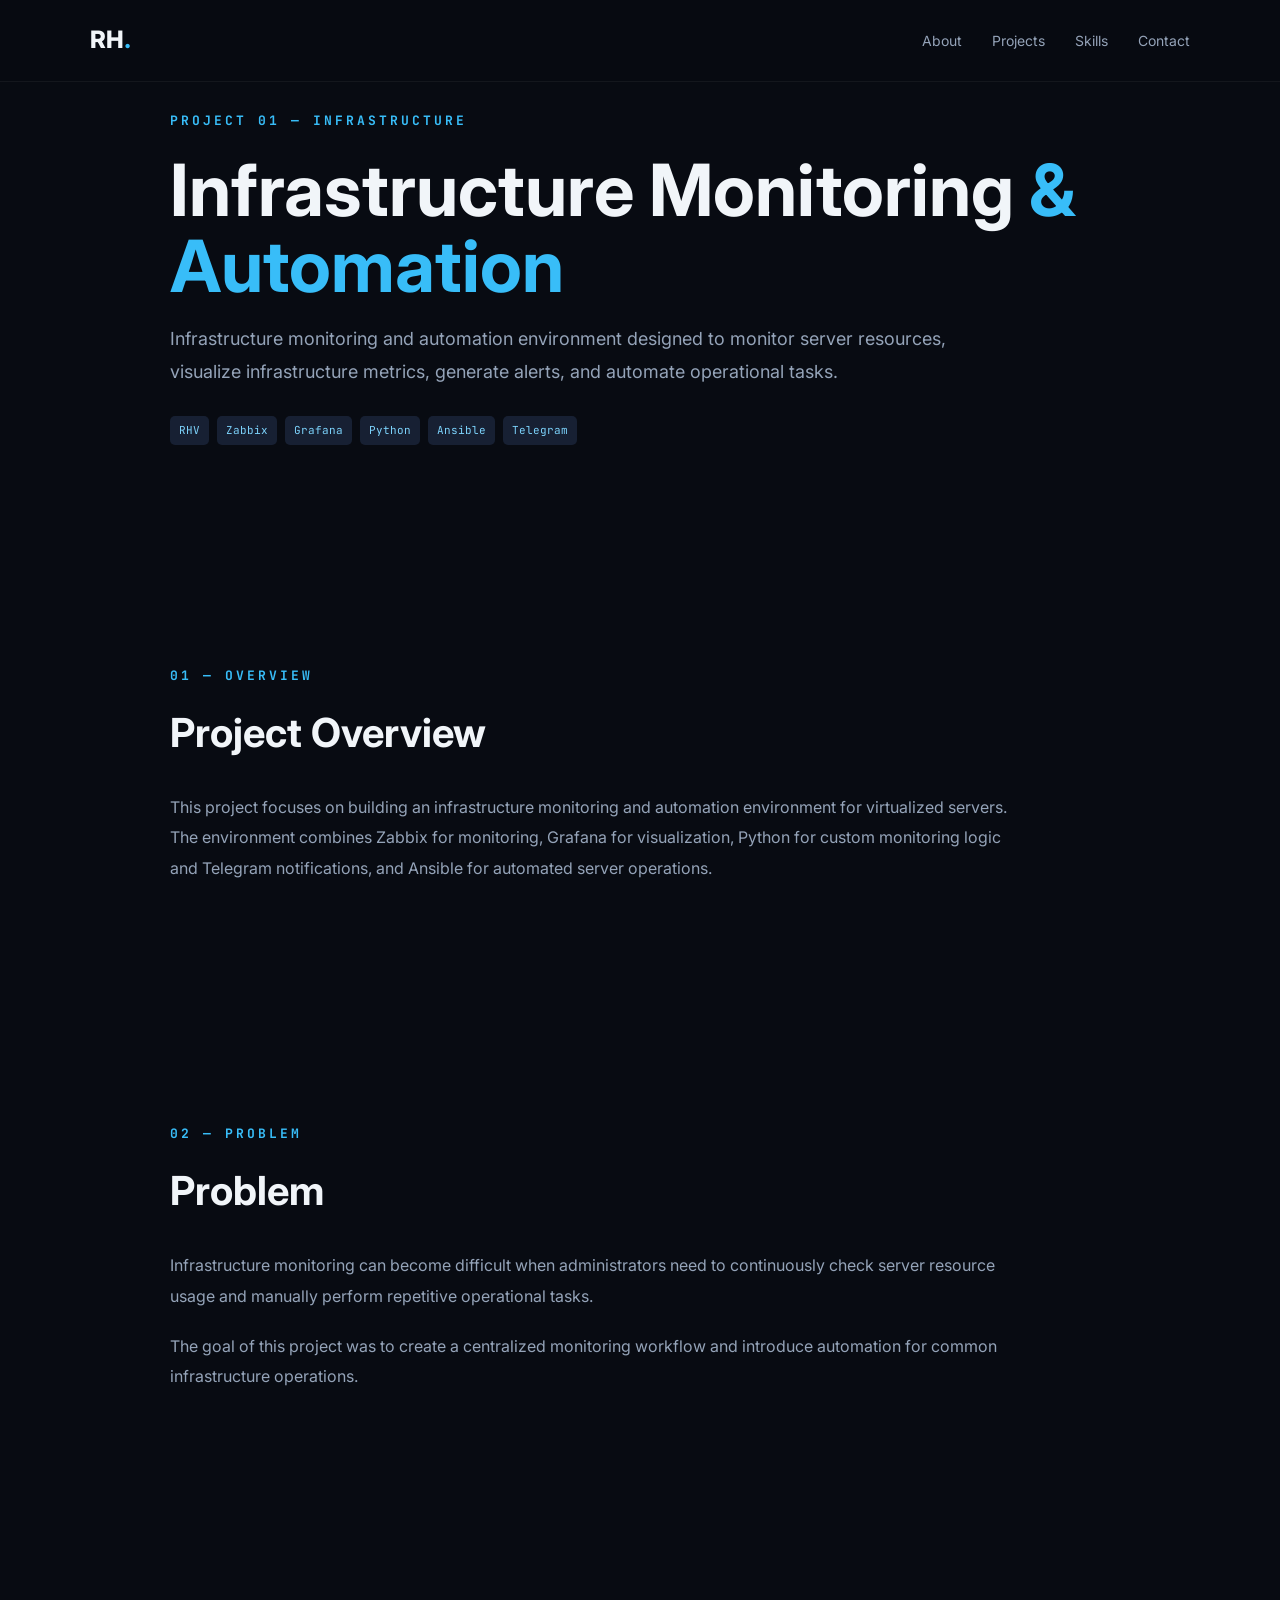
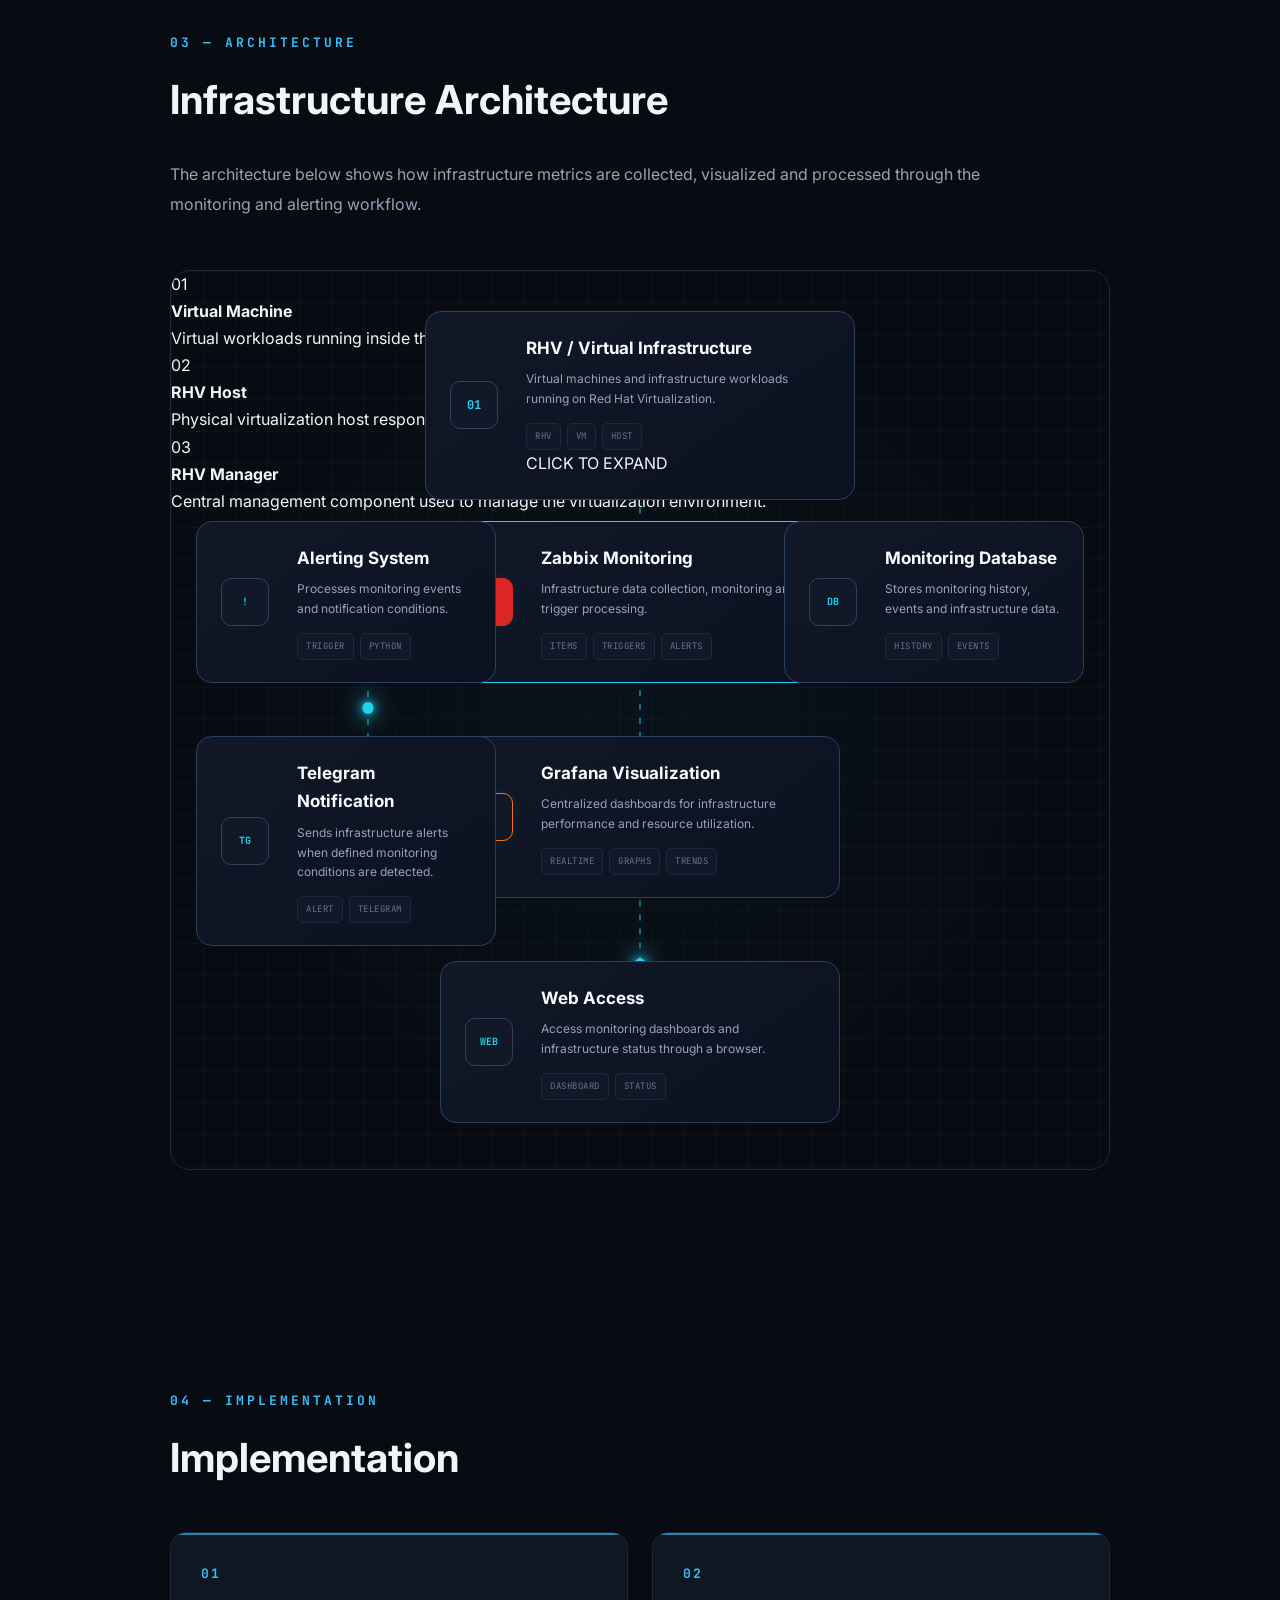
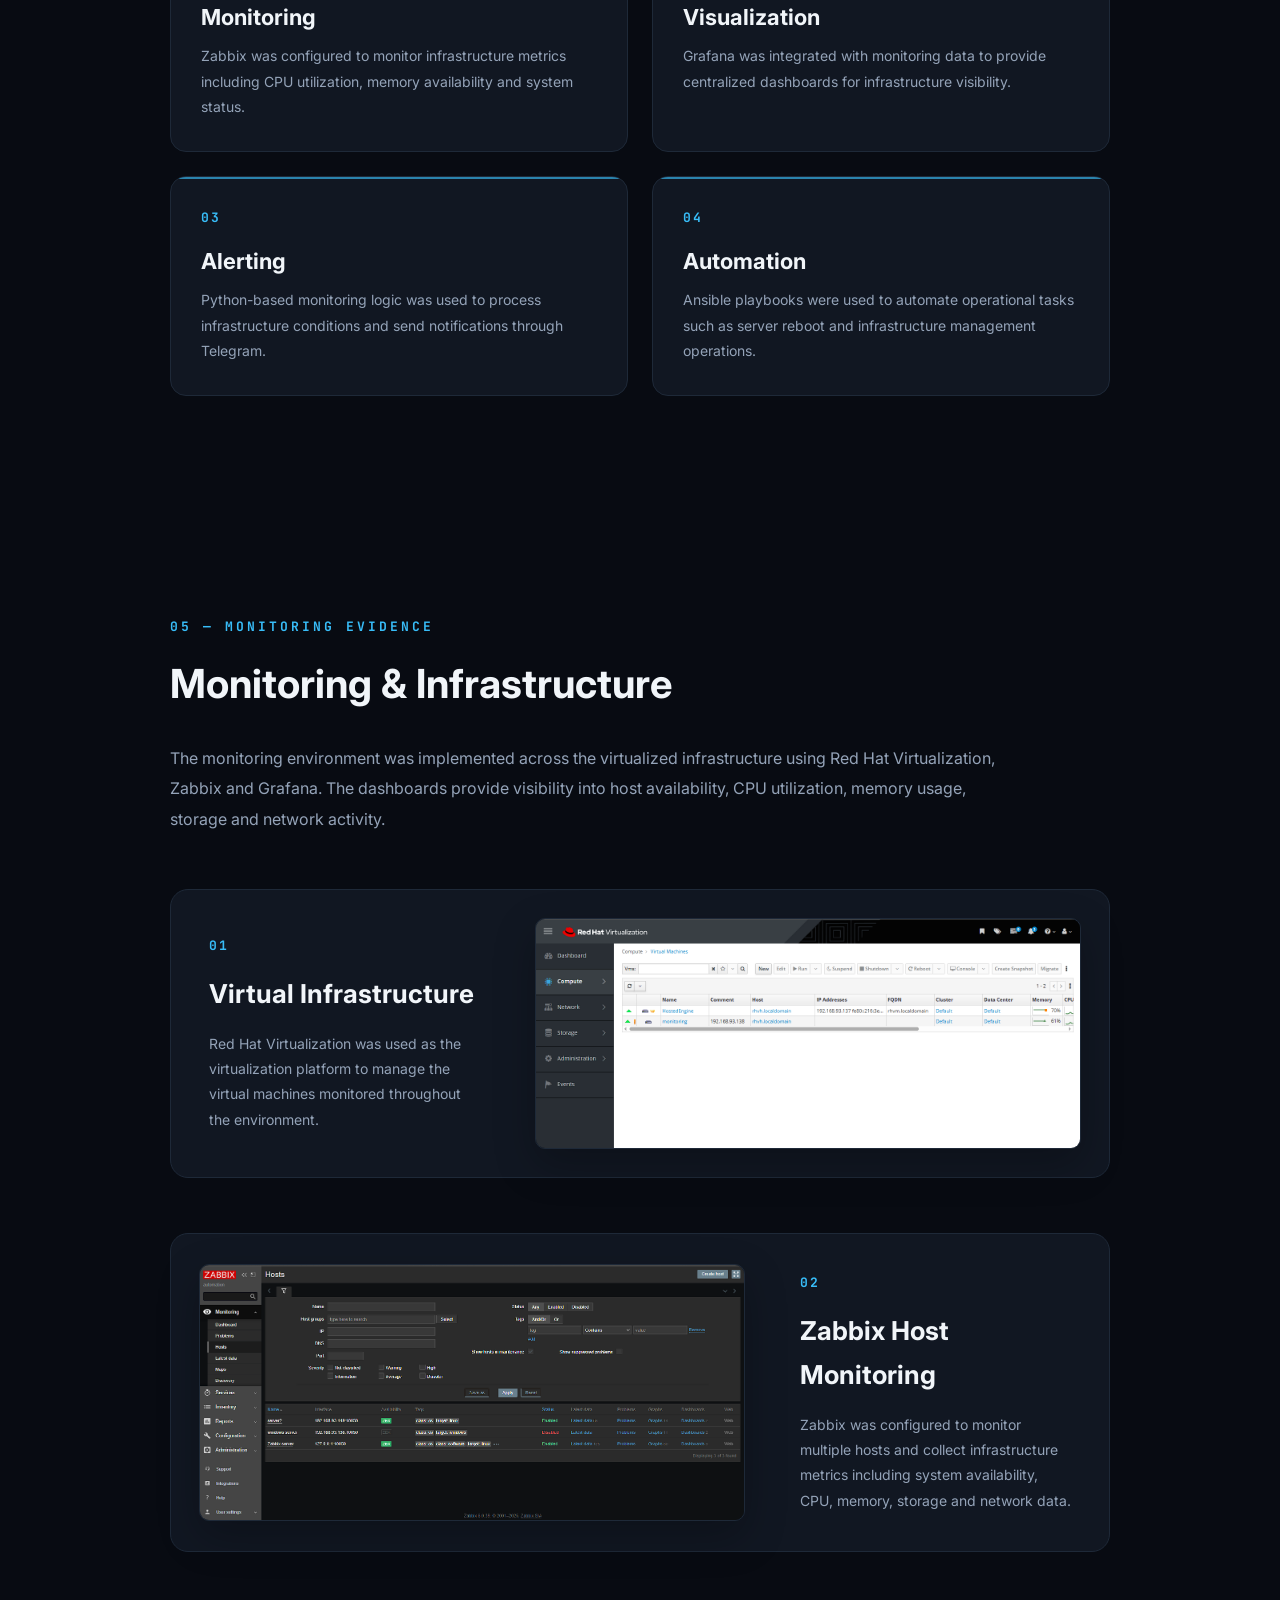
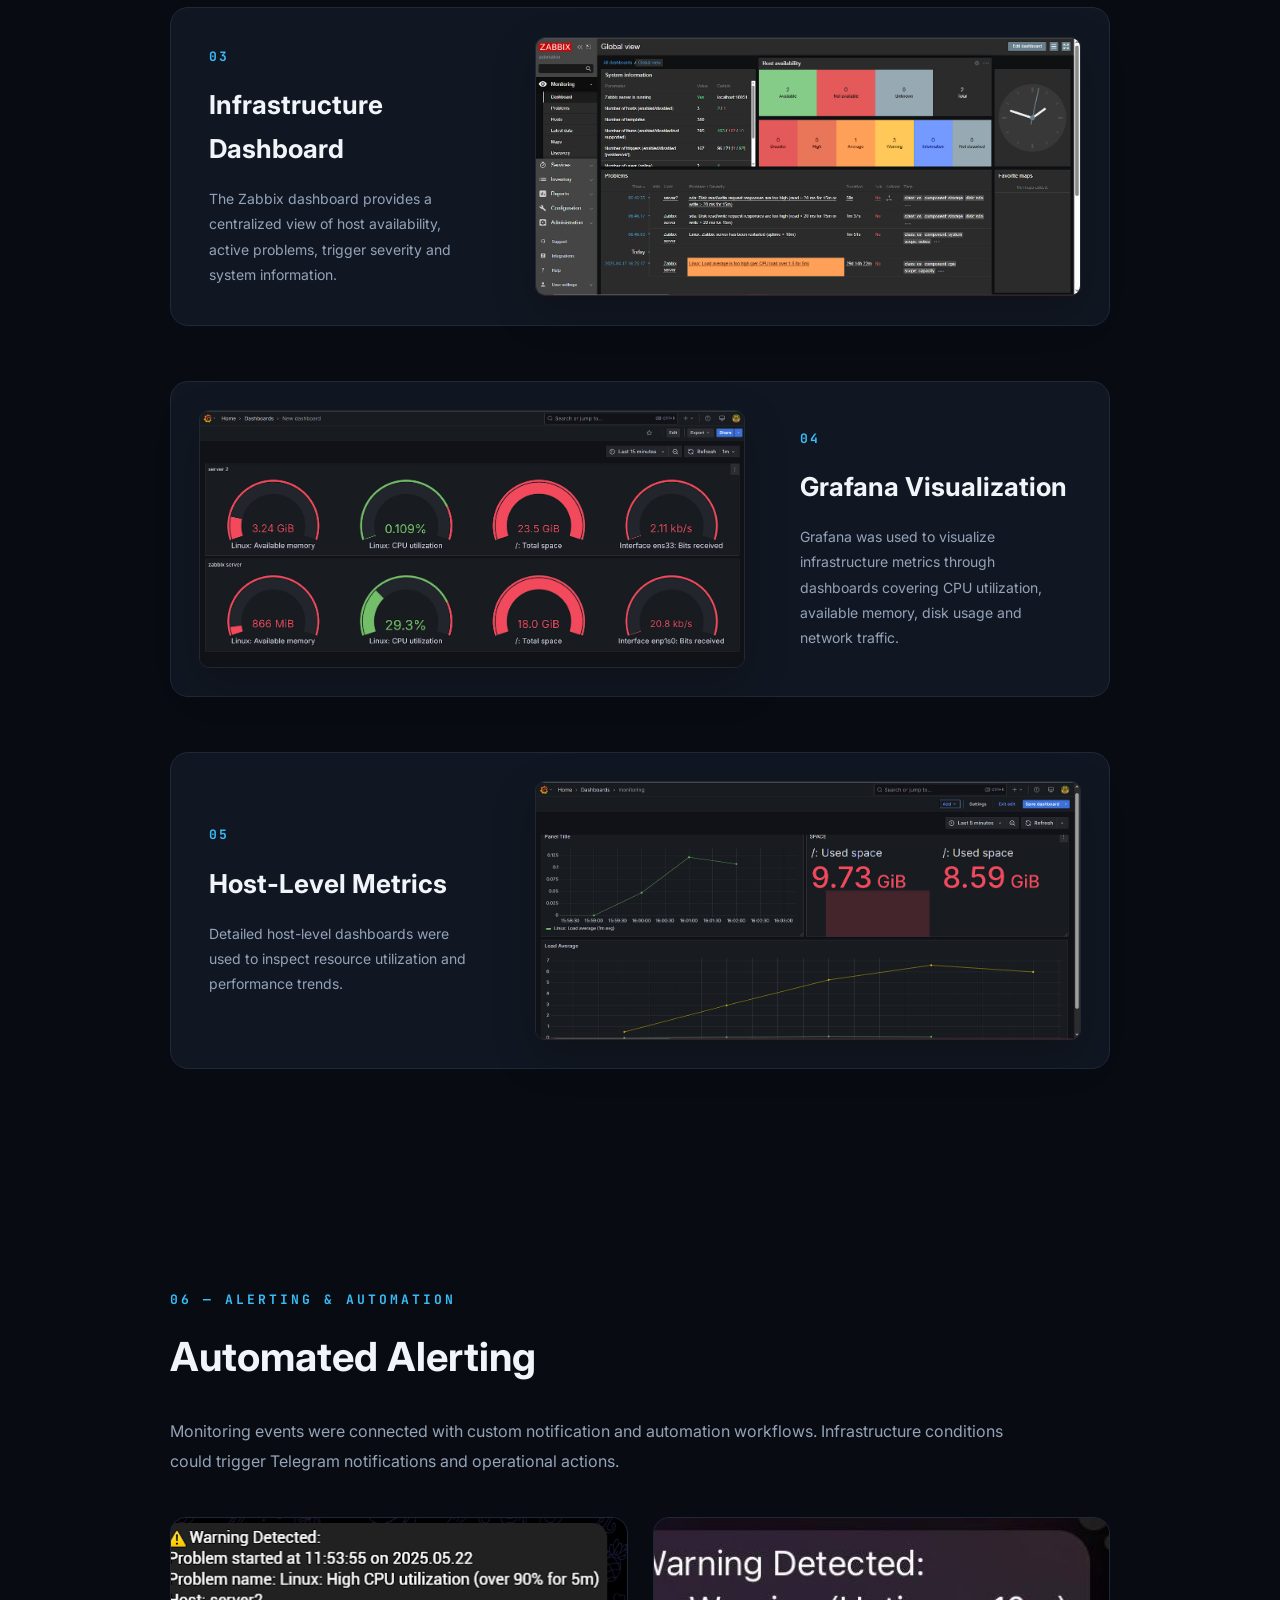
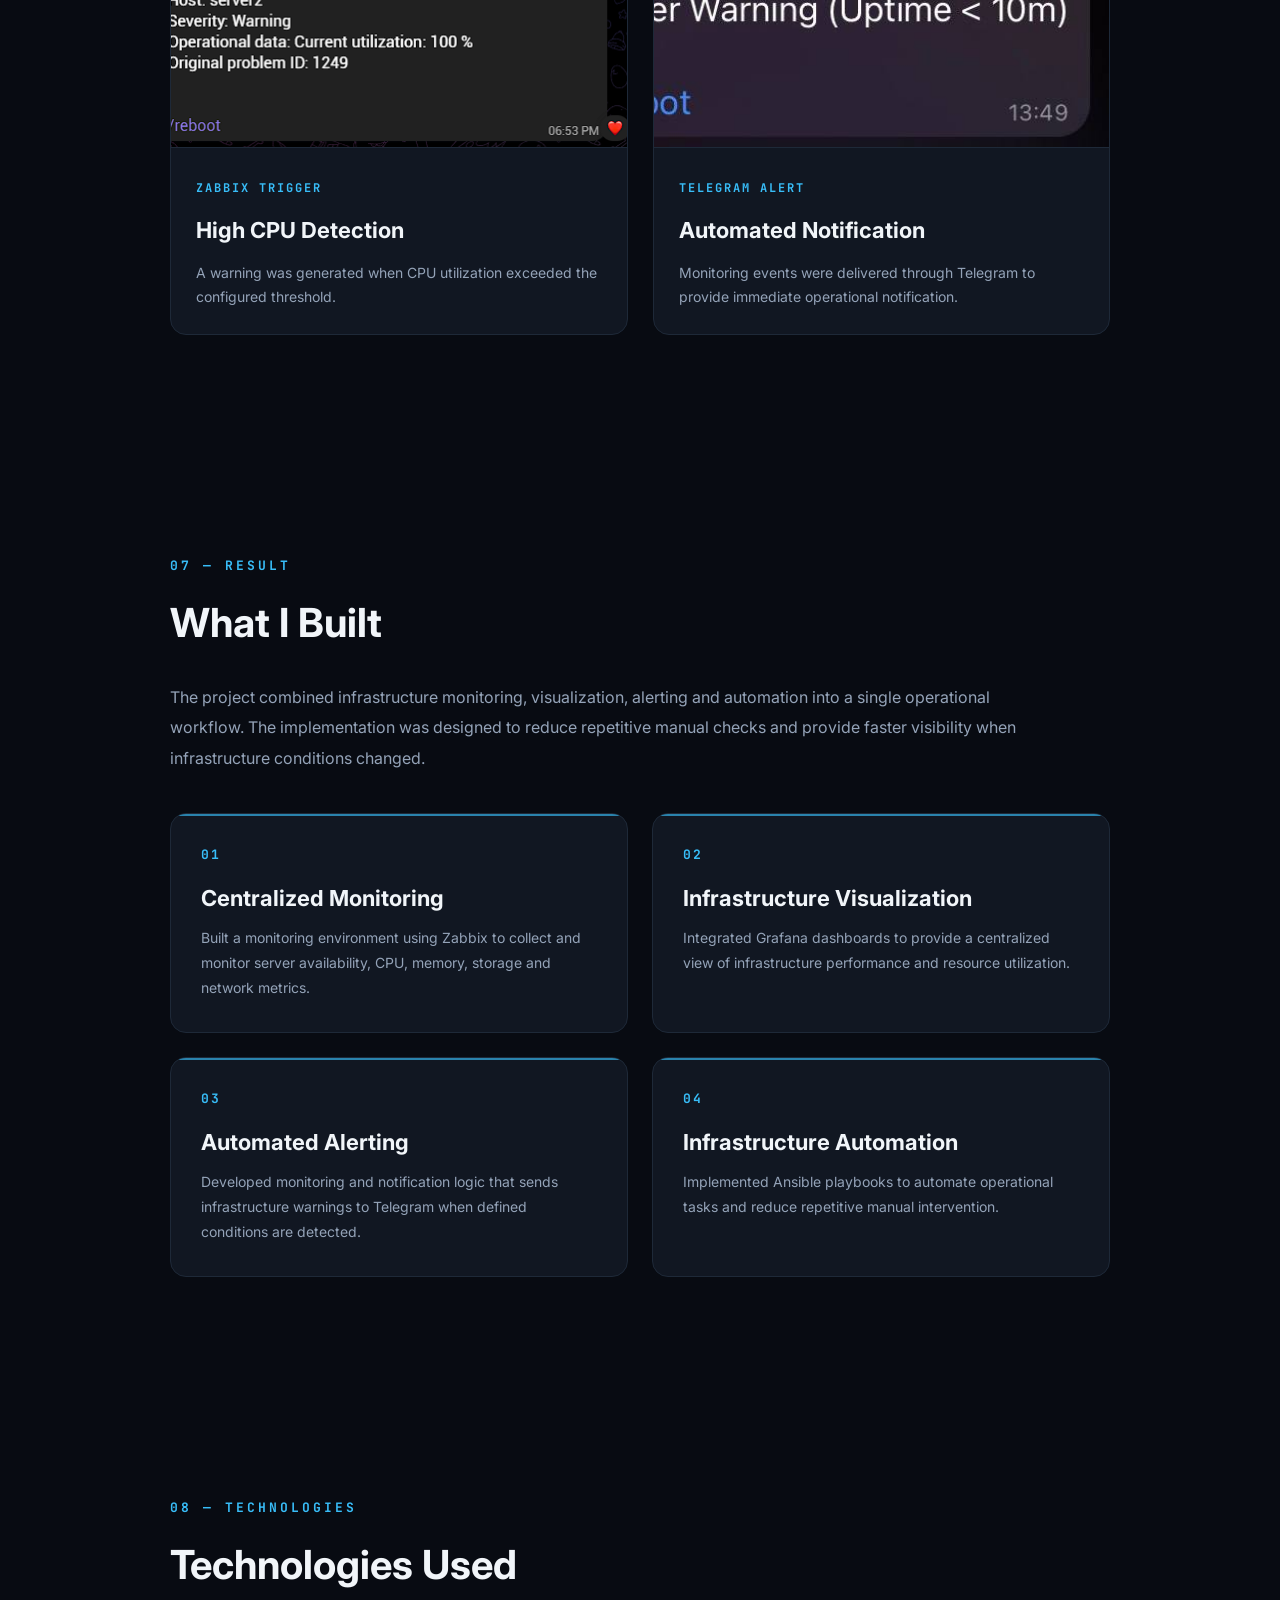
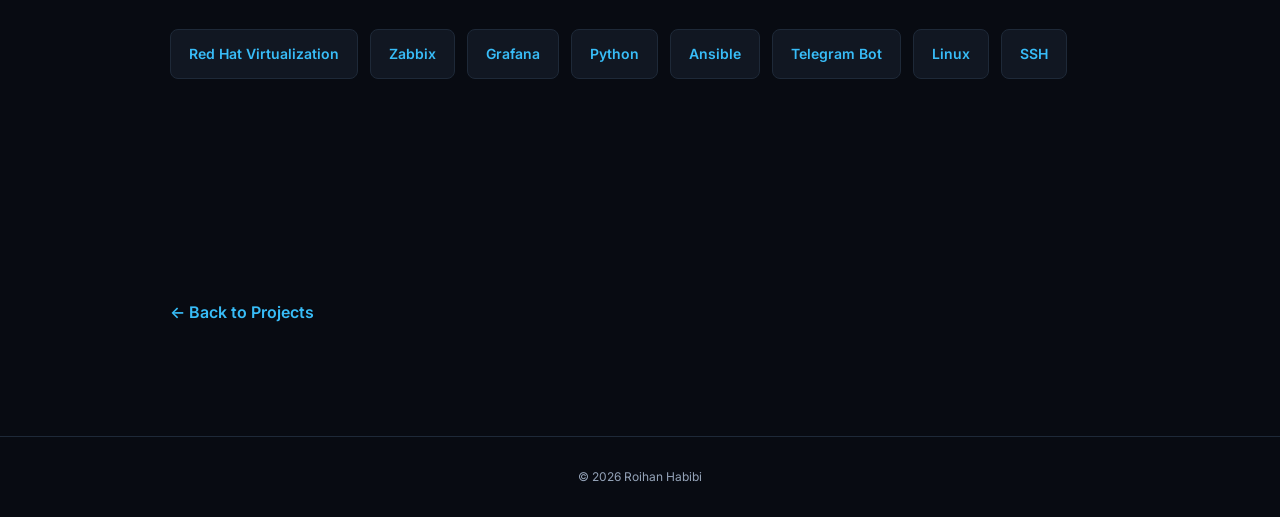
==== projects/infrastructure-monitoring.html @ 6daf7079 "Update portfolio projects" ====
<!DOCTYPE html>
<html lang="en">

<head>

    <meta charset="UTF-8">

    <meta
        name="viewport"
        content="width=device-width, initial-scale=1.0"
    >

    <title>
        Infrastructure Monitoring & Automation | Roihan Habibi
    </title>

    <link
        rel="stylesheet"
        href="../style.css"
    >

</head>


<body>


    <!-- =========================
         NAVIGATION
    ========================== -->

    <nav>

        <div class="logo">
            RH<span>.</span>
        </div>

        <div class="nav-links">

            <a href="../index.html#about">
                About
            </a>

            <a href="../index.html#projects">
                Projects
            </a>

            <a href="../index.html#skills">
                Skills
            </a>

            <a href="../index.html#contact">
                Contact
            </a>

        </div>

    </nav>



    <!-- =========================
         PROJECT HEADER
    ========================== -->

    <section class="project-detail">

        <p class="section-label">
            PROJECT 01 — INFRASTRUCTURE
        </p>

        <h1>
            Infrastructure Monitoring
            <span>&amp; Automation</span>
        </h1>

        <p class="project-intro">

            Infrastructure monitoring and automation environment
            designed to monitor server resources, visualize
            infrastructure metrics, generate alerts, and automate
            operational tasks.

        </p>


        <div class="tags">

            <span>RHV</span>
            <span>Zabbix</span>
            <span>Grafana</span>
            <span>Python</span>
            <span>Ansible</span>
            <span>Telegram</span>

        </div>

    </section>



    <!-- =========================
         01 — OVERVIEW
    ========================== -->

    <section class="project-section">

        <p class="section-label">
            01 — OVERVIEW
        </p>

        <h2>
            Project Overview
        </h2>

        <p>

            This project focuses on building an infrastructure
            monitoring and automation environment for virtualized
            servers.

            The environment combines Zabbix for monitoring,
            Grafana for visualization, Python for custom monitoring
            logic and Telegram notifications, and Ansible for
            automated server operations.

        </p>

    </section>



    <!-- =========================
         02 — PROBLEM
    ========================== -->

    <section class="project-section">

        <p class="section-label">
            02 — PROBLEM
        </p>

        <h2>
            Problem
        </h2>

        <p>

            Infrastructure monitoring can become difficult when
            administrators need to continuously check server
            resource usage and manually perform repetitive
            operational tasks.

        </p>

        <p>

            The goal of this project was to create a centralized
            monitoring workflow and introduce automation for
            common infrastructure operations.

        </p>

    </section>



<!-- =========================
     03 — ARCHITECTURE
========================== -->

<section class="project-section">

    <p class="section-label">
        03 — ARCHITECTURE
    </p>

    <h2>
        Infrastructure Architecture
    </h2>

    <p class="architecture-intro">
        The architecture below shows how infrastructure metrics
        are collected, visualized and processed through the
        monitoring and alerting workflow.
    </p>


    <div class="infra-topology">


        <!-- =========================
             SVG CONNECTION LAYER
        ========================== -->

        <svg
            class="infra-connections"
            viewBox="0 0 1000 900"
            preserveAspectRatio="none"
        >

            <!-- RHV → ZABBIX -->

            <path
                class="infra-line"
                d="M500 125 L500 245"
            />

            <path
                class="infra-line"
                d="M500 350 L500 470"
            />

            <!-- ZABBIX → DATABASE -->

            <path
                class="infra-line"
                d="M550 300 L790 300"
            />

            <!-- ZABBIX → ALERTING -->

            <path
                class="infra-line"
                d="M450 300 L210 300"
            />

            <!-- ALERTING → TELEGRAM -->

            <path
                class="infra-line"
                d="M210 365 L210 485"
            />

            <!-- GRAFANA → WEB -->

            <path
                class="infra-line"
                d="M500 575 L500 700"
            />


            <!-- =========================
                 MOVING PACKETS
            ========================== -->

            <!-- RHV → ZABBIX -->

            <circle class="infra-packet">
                <animateMotion
                    dur="2s"
                    repeatCount="indefinite"
                    path="M500 125 L500 245"
                />
            </circle>


            <!-- ZABBIX → GRAFANA -->

            <circle class="infra-packet">
                <animateMotion
                    dur="2s"
                    begin="0.5s"
                    repeatCount="indefinite"
                    path="M500 350 L500 470"
                />
            </circle>


            <!-- ZABBIX → DATABASE -->

            <circle class="infra-packet">
                <animateMotion
                    dur="2.2s"
                    begin="0.3s"
                    repeatCount="indefinite"
                    path="M550 300 L790 300"
                />
            </circle>


            <!-- ZABBIX → ALERTING -->

            <circle class="infra-packet">
                <animateMotion
                    dur="2.2s"
                    begin="1s"
                    repeatCount="indefinite"
                    path="M450 300 L210 300"
                />
            </circle>


            <!-- ALERTING → TELEGRAM -->

            <circle class="infra-packet">
                <animateMotion
                    dur="2s"
                    begin="1.5s"
                    repeatCount="indefinite"
                    path="M210 365 L210 485"
                />
            </circle>


            <!-- GRAFANA → WEB -->

            <circle class="infra-packet">
                <animateMotion
                    dur="2s"
                    begin="0.8s"
                    repeatCount="indefinite"
                    path="M500 575 L500 700"
                />
            </circle>

        </svg>


        <!-- =========================
             RHV
        ========================== -->

        <div class="infra-node infra-rhv rhv-clickable" onclick="toggleRHV()">

            <div class="infra-node-number">
                01
            </div>

            <div>
                <h3>RHV / Virtual Infrastructure</h3>

                <p>
                    Virtual machines and infrastructure workloads
                    running on Red Hat Virtualization.
                </p>

                <div class="infra-tags">
                    <span>RHV</span>
                    <span>VM</span>
                    <span>HOST</span>
                </div>

                <div class="rhv-click-hint">
                    CLICK TO EXPAND
                </div>
            </div>

        </div>


        <!-- RHV EXPANSION -->

        <div class="rhv-details" id="rhvDetails">

            <div class="rhv-detail-card">
                <span>01</span>

                <h4>Virtual Machine</h4>

                <p>
                    Virtual workloads running inside the
                    Red Hat Virtualization environment.
                </p>
            </div>


            <div class="rhv-detail-card">
                <span>02</span>

                <h4>RHV Host</h4>

                <p>
                    Physical virtualization host responsible
                    for running virtual machines.
                </p>
            </div>


            <div class="rhv-detail-card">
                <span>03</span>

                <h4>RHV Manager</h4>

                <p>
                    Central management component used to
                    manage the virtualization environment.
                </p>
            </div>

        </div>


        <!-- =========================
             ZABBIX
        ========================== -->

        <div class="infra-node infra-zabbix">

            <div class="infra-node-icon">
                Z
            </div>

            <div>

                <h3>
                    Zabbix Monitoring
                </h3>

                <p>
                    Infrastructure data collection,
                    monitoring and trigger processing.
                </p>

                <div class="infra-tags">

                    <span>
                        ITEMS
                    </span>

                    <span>
                        TRIGGERS
                    </span>

                    <span>
                        ALERTS
                    </span>

                </div>

            </div>

        </div>


        <!-- =========================
             ALERTING
        ========================== -->

        <div class="infra-node infra-alert">

            <div class="infra-side-icon">
                !
            </div>

            <div>

                <h3>
                    Alerting System
                </h3>

                <p>
                    Processes monitoring events and
                    notification conditions.
                </p>

                <div class="infra-tags">

                    <span>
                        TRIGGER
                    </span>

                    <span>
                        PYTHON
                    </span>

                </div>

            </div>

        </div>


        <!-- =========================
             DATABASE
        ========================== -->

        <div class="infra-node infra-database">

            <div class="infra-side-icon">
                DB
            </div>

            <div>

                <h3>
                    Monitoring Database
                </h3>

                <p>
                    Stores monitoring history,
                    events and infrastructure data.
                </p>

                <div class="infra-tags">

                    <span>
                        HISTORY
                    </span>

                    <span>
                        EVENTS
                    </span>

                </div>

            </div>

        </div>


        <!-- =========================
             GRAFANA
        ========================== -->

        <div class="infra-node infra-grafana">

            <div class="infra-node-icon grafana-icon">
                G
            </div>

            <div>

                <h3>
                    Grafana Visualization
                </h3>

                <p>
                    Centralized dashboards for infrastructure
                    performance and resource utilization.
                </p>

                <div class="infra-tags">

                    <span>
                        REALTIME
                    </span>

                    <span>
                        GRAPHS
                    </span>

                    <span>
                        TRENDS
                    </span>

                </div>

            </div>

        </div>


        <!-- =========================
             TELEGRAM
        ========================== -->

        <div class="infra-node infra-telegram">

            <div class="infra-side-icon">
                TG
            </div>

            <div>

                <h3>
                    Telegram Notification
                </h3>

                <p>
                    Sends infrastructure alerts when
                    defined monitoring conditions are detected.
                </p>

                <div class="infra-tags">

                    <span>
                        ALERT
                    </span>

                    <span>
                        TELEGRAM
                    </span>

                </div>

            </div>

        </div>


        <!-- =========================
             WEB ACCESS
        ========================== -->

        <div class="infra-node infra-web">

            <div class="infra-side-icon">
                WEB
            </div>

            <div>

                <h3>
                    Web Access
                </h3>

                <p>
                    Access monitoring dashboards and
                    infrastructure status through a browser.
                </p>

                <div class="infra-tags">

                    <span>
                        DASHBOARD
                    </span>

                    <span>
                        STATUS
                    </span>

                </div>

            </div>

        </div>


    </div>

</section>



    <!-- =========================
         04 — IMPLEMENTATION
    ========================== -->

    <section class="project-section">

        <p class="section-label">
            04 — IMPLEMENTATION
        </p>

        <h2>
            Implementation
        </h2>


        <div class="implementation-grid">


            <div class="implementation-card">

                <span>
                    01
                </span>

                <h3>
                    Monitoring
                </h3>

                <p>

                    Zabbix was configured to monitor infrastructure
                    metrics including CPU utilization, memory
                    availability and system status.

                </p>

            </div>


            <div class="implementation-card">

                <span>
                    02
                </span>

                <h3>
                    Visualization
                </h3>

                <p>

                    Grafana was integrated with monitoring data to
                    provide centralized dashboards for infrastructure
                    visibility.

                </p>

            </div>


            <div class="implementation-card">

                <span>
                    03
                </span>

                <h3>
                    Alerting
                </h3>

                <p>

                    Python-based monitoring logic was used to process
                    infrastructure conditions and send notifications
                    through Telegram.

                </p>

            </div>


            <div class="implementation-card">

                <span>
                    04
                </span>

                <h3>
                    Automation
                </h3>

                <p>

                    Ansible playbooks were used to automate operational
                    tasks such as server reboot and infrastructure
                    management operations.

                </p>

            </div>


        </div>

    </section>



    <!-- =========================
         05 — MONITORING EVIDENCE
    ========================== -->

    <section class="project-section">

        <p class="section-label">
            05 — MONITORING EVIDENCE
        </p>

        <h2>
            Monitoring &amp; Infrastructure
        </h2>

        <p>

            The monitoring environment was implemented across the
            virtualized infrastructure using Red Hat Virtualization,
            Zabbix and Grafana. The dashboards provide visibility into
            host availability, CPU utilization, memory usage, storage
            and network activity.

        </p>



        <!-- RHV -->

        <div class="evidence-block">

            <div class="evidence-text">

                <span class="evidence-number">
                    01
                </span>

                <h3>
                    Virtual Infrastructure
                </h3>

                <p>

                    Red Hat Virtualization was used as the virtualization
                    platform to manage the virtual machines monitored
                    throughout the environment.

                </p>

            </div>


            <img
                src="../images/rhv-vm.png"
                alt="Red Hat Virtualization virtual machines"
            >

        </div>



        <!-- ZABBIX HOSTS -->

        <div class="evidence-block reverse">

            <div class="evidence-text">

                <span class="evidence-number">
                    02
                </span>

                <h3>
                    Zabbix Host Monitoring
                </h3>

                <p>

                    Zabbix was configured to monitor multiple hosts and
                    collect infrastructure metrics including system
                    availability, CPU, memory, storage and network data.

                </p>

            </div>


            <img
                src="../images/zabbix-hosts.png"
                alt="Zabbix hosts monitoring"
            >

        </div>



        <!-- ZABBIX DASHBOARD -->

        <div class="evidence-block">

            <div class="evidence-text">

                <span class="evidence-number">
                    03
                </span>

                <h3>
                    Infrastructure Dashboard
                </h3>

                <p>

                    The Zabbix dashboard provides a centralized view of
                    host availability, active problems, trigger severity
                    and system information.

                </p>

            </div>


            <img
                src="../images/zabbix-dashboard.png"
                alt="Zabbix infrastructure dashboard"
            >

        </div>



        <!-- GRAFANA -->

        <div class="evidence-block reverse">

            <div class="evidence-text">

                <span class="evidence-number">
                    04
                </span>

                <h3>
                    Grafana Visualization
                </h3>

                <p>

                    Grafana was used to visualize infrastructure metrics
                    through dashboards covering CPU utilization, available
                    memory, disk usage and network traffic.

                </p>

            </div>


            <img
                src="../images/grafana-dashboard.png"
                alt="Grafana infrastructure monitoring dashboard"
            >

        </div>



        <!-- GRAFANA HOST -->

        <div class="evidence-block">

            <div class="evidence-text">

                <span class="evidence-number">
                    05
                </span>

                <h3>
                    Host-Level Metrics
                </h3>

                <p>

                    Detailed host-level dashboards were used to inspect
                    resource utilization and performance trends.

                </p>

            </div>


            <img
                src="../images/grafana-host.png"
                alt="Grafana host monitoring dashboard"
            >

        </div>

    </section>



    <!-- =========================
         06 — ALERTING
    ========================== -->

    <section class="project-section">

        <p class="section-label">
            06 — ALERTING &amp; AUTOMATION
        </p>

        <h2>
            Automated Alerting
        </h2>

        <p>

            Monitoring events were connected with custom notification
            and automation workflows. Infrastructure conditions could
            trigger Telegram notifications and operational actions.

        </p>


        <div class="alert-grid">


            <div class="alert-card">

                <img
                    src="../images/high-cpu-warning.png"
                    alt="High CPU utilization warning"
                >

                <div class="alert-content">

                    <span>
                        ZABBIX TRIGGER
                    </span>

                    <h3>
                        High CPU Detection
                    </h3>

                    <p>

                        A warning was generated when CPU utilization
                        exceeded the configured threshold.

                    </p>

                </div>

            </div>



            <div class="alert-card">

                <img
                    src="../images/telegram-notification.jpg"
                    alt="Telegram infrastructure notification"
                >

                <div class="alert-content">

                    <span>
                        TELEGRAM ALERT
                    </span>

                    <h3>
                        Automated Notification
                    </h3>

                    <p>

                        Monitoring events were delivered through Telegram
                        to provide immediate operational notification.

                    </p>

                </div>

            </div>


        </div>

    </section>



    <!-- =========================
         07 — RESULT
    ========================== -->

    <section class="project-section">

        <p class="section-label">
            07 — RESULT
        </p>

        <h2>
            What I Built
        </h2>

        <p>

            The project combined infrastructure monitoring,
            visualization, alerting and automation into a single
            operational workflow. The implementation was designed
            to reduce repetitive manual checks and provide faster
            visibility when infrastructure conditions changed.

        </p>


        <div class="implementation-grid">


            <div class="implementation-card">

                <span>
                    01
                </span>

                <h3>
                    Centralized Monitoring
                </h3>

                <p>

                    Built a monitoring environment using Zabbix
                    to collect and monitor server availability,
                    CPU, memory, storage and network metrics.

                </p>

            </div>



            <div class="implementation-card">

                <span>
                    02
                </span>

                <h3>
                    Infrastructure Visualization
                </h3>

                <p>

                    Integrated Grafana dashboards to provide a
                    centralized view of infrastructure performance
                    and resource utilization.

                </p>

            </div>



            <div class="implementation-card">

                <span>
                    03
                </span>

                <h3>
                    Automated Alerting
                </h3>

                <p>

                    Developed monitoring and notification logic
                    that sends infrastructure warnings to Telegram
                    when defined conditions are detected.

                </p>

            </div>



            <div class="implementation-card">

                <span>
                    04
                </span>

                <h3>
                    Infrastructure Automation
                </h3>

                <p>

                    Implemented Ansible playbooks to automate
                    operational tasks and reduce repetitive
                    manual intervention.

                </p>

            </div>


        </div>

    </section>



    <!-- =========================
         08 — TECHNOLOGIES
    ========================== -->

    <section class="project-section">

        <p class="section-label">
            08 — TECHNOLOGIES
        </p>

        <h2>
            Technologies Used
        </h2>


        <div class="tech-grid">

            <span>
                Red Hat Virtualization
            </span>

            <span>
                Zabbix
            </span>

            <span>
                Grafana
            </span>

            <span>
                Python
            </span>

            <span>
                Ansible
            </span>

            <span>
                Telegram Bot
            </span>

            <span>
                Linux
            </span>

            <span>
                SSH
            </span>

        </div>

    </section>



    <!-- =========================
         BACK
    ========================== -->

    <section class="project-back">

        <a href="../index.html#projects">
            ← Back to Projects
        </a>

    </section>



    <footer>

        © 2026 Roihan Habibi

    </footer>

<script>

function toggleRHV() {

    const details =
        document.getElementById("rhvDetails");

    const rhv =
        document.querySelector(".infra-rhv");

    details.classList.toggle("active");

    rhv.classList.toggle("rhv-active");

}

</script>

</body>

</html>
---- style.css ----
@import url('https://fonts.googleapis.com/css2?family=Inter:wght@400;500;600;700;800&family=JetBrains+Mono:wght@400;500&display=swap');

:root {
    --bg: #080b12;
    --bg-card: #111722;
    --border: #1e2938;

    --text: #f1f5f9;
    --muted: #94a3b8;

    --accent: #38bdf8;
    --accent-hover: #7dd3fc;

    --green: #4ade80;
}


/* =========================
   RESET
========================= */

* {
    margin: 0;
    padding: 0;
    box-sizing: border-box;
    scroll-behavior: smooth;
}

body {
    font-family: "Inter", sans-serif;
    background: var(--bg);
    color: var(--text);
    line-height: 1.7;
}

a {
    color: inherit;
    text-decoration: none;
}


/* =========================
   NAVBAR
========================= */

nav {
    position: fixed;
    top: 0;
    left: 0;
    width: 100%;

    display: flex;
    justify-content: space-between;
    align-items: center;

    padding: 20px 7%;

    background: rgba(8, 11, 18, 0.8);
    backdrop-filter: blur(15px);

    border-bottom: 1px solid rgba(255,255,255,0.05);

    z-index: 100;
}

.logo {
    font-size: 24px;
    font-weight: 800;
}

.logo span {
    color: var(--accent);
}

.nav-links {
    display: flex;
    gap: 30px;
}

.nav-links a {
    color: var(--muted);
    font-size: 14px;
    transition: 0.3s;
}

.nav-links a:hover {
    color: var(--accent);
}


/* =========================
   HERO
========================= */

.hero {
    min-height: 100vh;

    max-width: 1200px;
    margin: auto;

    padding: 150px 30px 100px;

    display: grid;
    grid-template-columns: 1.2fr 0.8fr;

    gap: 70px;

    align-items: center;
}

.tag {
    font-family: "JetBrains Mono", monospace;

    color: var(--accent);

    font-size: 12px;

    letter-spacing: 2px;

    margin-bottom: 20px;
}

.hero h1 {
    font-size: clamp(45px, 6vw, 75px);

    line-height: 1.05;

    letter-spacing: -3px;
}

.hero h1 span {
    color: var(--accent);
}

.hero h2 {
    margin-top: 20px;

    font-size: 22px;

    font-weight: 500;

    color: #cbd5e1;
}

.hero-text > p:not(.tag) {
    margin-top: 20px;

    max-width: 650px;

    color: var(--muted);
}


/* =========================
   BUTTONS
========================= */

.buttons {
    display: flex;

    gap: 15px;

    margin-top: 35px;
}

.btn {
    padding: 12px 20px;

    border-radius: 8px;

    font-size: 14px;

    font-weight: 600;

    transition: 0.3s;
}

.primary {
    background: var(--accent);

    color: #061018;
}

.primary:hover {
    background: var(--accent-hover);

    transform: translateY(-2px);
}

.secondary {
    border: 1px solid var(--border);

    color: var(--text);
}

.secondary:hover {
    border-color: var(--accent);

    color: var(--accent);
}


/* =========================
   TERMINAL
========================= */

.terminal {
    background: var(--bg-card);

    border: 1px solid var(--border);

    border-radius: 14px;

    overflow: hidden;

    box-shadow:
        0 20px 70px rgba(0,0,0,0.4);
}

.terminal-top {
    padding: 13px 18px;

    background: #0b0f17;

    border-bottom: 1px solid var(--border);

    color: #64748b;

    font-size: 12px;

    letter-spacing: 5px;
}

.terminal-body {
    padding: 25px;

    font-family: "JetBrains Mono", monospace;

    font-size: 13px;

    color: #cbd5e1;
}

.terminal-body p {
    margin-bottom: 10px;
}

.terminal-body span {
    color: var(--accent);
}

.terminal-body .green {
    color: var(--green);
}


/* =========================
   SECTIONS
========================= */

section:not(.hero) {
    max-width: 1000px;

    margin: auto;

    padding: 110px 30px;
}

.section-label {
    font-family: "JetBrains Mono", monospace;

    color: var(--accent);

    font-size: 12px;

    letter-spacing: 2px;

    margin-bottom: 12px;
}

section:not(.hero) h2 {
    font-size: 40px;

    margin-bottom: 25px;
}

.description {
    max-width: 750px;

    color: var(--muted);
}


/* =========================
   PROJECTS
========================= */

.projects {
    margin-top: 40px;

    display: grid;

    grid-template-columns: repeat(2, 1fr);

    gap: 20px;
}

.project {
    padding: 28px;

    background: var(--bg-card);

    border: 1px solid var(--border);

    border-radius: 12px;

    transition: 0.3s;
}

.project:hover {
    transform: translateY(-6px);

    border-color: var(--accent);

    box-shadow:
        0 15px 45px rgba(0,0,0,0.3);
}

.project small {
    color: var(--accent);

    font-family: "JetBrains Mono", monospace;
}

.project h3 {
    margin-top: 12px;
    margin-bottom: 10px;
    font-size: 21px;
}

.project p {
    color: var(--muted);
    font-size: 14px;
}


/* PROJECT LINK */

.project-link {
    margin-top: 22px;
    color: var(--accent);
    font-size: 13px;
    font-weight: 600;
    transition: 0.3s;
}

.project:hover .project-link {
    transform: translateX(5px);
}


/* =========================
   TAGS
========================= */

.tags {
    display: flex;

    flex-wrap: wrap;

    gap: 8px;

    margin-top: 20px;
}

.tags span {
    padding: 5px 9px;

    border-radius: 5px;

    background: #172033;

    color: #7dd3fc;

    font-family: "JetBrains Mono", monospace;

    font-size: 11px;
}


/* =========================
   SKILLS
========================= */

.skills {
    display: grid;

    grid-template-columns: repeat(2, 1fr);

    gap: 15px;

    margin-top: 40px;
}

.skills > div {
    padding: 20px;

    background: var(--bg-card);

    border: 1px solid var(--border);

    border-radius: 10px;

    transition: 0.3s;
}

.skills > div:hover {
    border-color: var(--accent);
}

.skills strong {
    font-size: 15px;
}

.skills p {
    color: var(--muted);

    font-size: 13px;

    margin-top: 5px;
}


/* =========================
   CONTACT
========================= */

#contact {
    text-align: center;
}

#contact > p:not(.section-label) {
    color: var(--muted);
}

.contact {
    margin-top: 30px;

    display: flex;

    justify-content: center;

    gap: 15px;
}

.contact a {
    padding: 10px 18px;

    border: 1px solid var(--border);

    border-radius: 7px;

    font-size: 14px;

    transition: 0.3s;
}

.contact a:hover {
    border-color: var(--accent);

    color: var(--accent);
}


/* =========================
   FOOTER
========================= */

footer {
    border-top: 1px solid var(--border);

    text-align: center;

    padding: 30px;

    color: var(--muted);

    font-size: 12px;
}


/* =========================
   MOBILE
========================= */

@media (max-width: 800px) {

    .nav-links {
        display: none;
    }

    .hero {
        grid-template-columns: 1fr;

        padding-top: 130px;
    }

    .hero h1 {
        letter-spacing: -2px;
    }

    .projects,
    .skills {
        grid-template-columns: 1fr;
    }

    .terminal {
        margin-top: 20px;
    }
}
/* =========================================
   PROJECT DETAIL PAGE
========================================= */

.project-detail {
    max-width: 1100px;
    margin: 0 auto;
    padding: 110px 30px 70px;
}

.project-detail h1 {
    max-width: 950px;
    margin: 20px 0;
    font-size: clamp(42px, 6vw, 72px);
    line-height: 1.05;
}

.project-detail h1 span {
    color: var(--accent);
}

.project-intro {
    max-width: 850px;
    color: var(--muted);
    font-size: 18px;
    line-height: 1.8;
    margin-bottom: 28px;
}


/* PROJECT SECTIONS */

.project-section {
    max-width: 1100px;
    margin: 0 auto;
    padding: 70px 30px;
}

.project-section h2 {
    font-size: 42px;
    margin: 10px 0 25px;
}

.project-section > p:not(.section-label) {
    max-width: 850px;
    color: var(--muted);
    font-size: 16px;
    line-height: 1.9;
    margin-bottom: 20px;
}


/* SECTION LABEL */

.project-section .section-label,
.project-detail .section-label {
    color: var(--accent);
    font-size: 13px;
    font-weight: 700;
    letter-spacing: 3px;
}

/* IMPLEMENTATION */

.implementation-grid {
    width: 100%;
    display: grid;
    grid-template-columns: repeat(2, minmax(0, 1fr));
    gap: 24px;
    margin-top: 40px;
}

.project-section .implementation-card {
    position: relative;
    display: flex;
    flex-direction: column;
    padding: 30px;
    min-height: 220px;
    background: var(--bg-card);
    border: 1px solid var(--border);
    border-radius: 16px;
    overflow: hidden;
    transition: transform 0.3s ease,
                border-color 0.3s ease,
                box-shadow 0.3s ease;
}

.project-section .implementation-card::before {
    content: "";
    position: absolute;
    top: 0;
    left: 0;
    width: 100%;
    height: 2px;
    background: var(--accent);
    opacity: 0.65;
}

.project-section .implementation-card:hover {
    transform: translateY(-6px);
    border-color: var(--accent);
    box-shadow: 0 18px 45px rgba(0, 0, 0, 0.30);
}

.project-section .implementation-card span {
    display: inline-block;
    margin-bottom: 18px;
    color: var(--accent);
    font-family: "JetBrains Mono", monospace;
    font-size: 13px;
    font-weight: 700;
    letter-spacing: 2px;
}

.project-section .implementation-card h3 {
    margin: 0 0 12px;
    color: var(--text);
    font-size: 22px;
    line-height: 1.3;
}

.project-section .implementation-card p {
    margin: 0;
    color: var(--muted);
    font-size: 14px;
    line-height: 1.8;
}


/* RESULT */


.result-list {
    display: grid;
    grid-template-columns: repeat(2, 1fr);
    gap: 15px;
    margin-top: 30px;
}

.result-list div {
    padding: 18px 20px;
    background: var(--bg-card);
    border: 1px solid var(--border);
    border-radius: 10px;
    color: #dbeafe;
}


/* TECHNOLOGIES */

.tech-grid {
    display: flex;
    flex-wrap: wrap;
    gap: 12px;
    margin-top: 30px;
}

.tech-grid span {
    padding: 12px 18px;
    background: var(--bg-card);
    border: 1px solid var(--border);
    border-radius: 8px;
    color: var(--accent);
    font-size: 14px;
    font-weight: 600;
}


/* BACK TO PROJECTS */

.project-back {
    max-width: 1100px;
    margin: 0 auto;
    padding: 30px 30px 100px;
}

.project-back a {
    display: inline-block;
    color: var(--accent);
    font-weight: 600;
    transition: 0.3s;
}

.project-back a:hover {
    transform: translateX(-5px);
}


/* MOBILE */

@media (max-width: 768px) {

    .project-detail {
        padding: 80px 20px 50px;
    }

    .project-section {
        padding: 50px 20px;
    }

    .project-detail h1 {
        font-size: 42px;
    }

    .project-section h2 {
        font-size: 32px;
    }

    .implementation-grid,
    .result-list {
        grid-template-columns: 1fr;
    }

    .project-section .implementation-card {
        min-height: auto;
        padding: 25px;
    }

    .architecture {
        width: 100%;
    }

}

/* =========================================
   MONITORING EVIDENCE
========================================= */

.evidence-block {
    display: grid;
    grid-template-columns: 0.8fr 1.5fr;
    gap: 45px;
    align-items: center;

    margin-top: 55px;
    padding: 28px;

    background: var(--bg-card);
    border: 1px solid var(--border);
    border-radius: 18px;

    transition: 0.3s ease;
}

.evidence-block:hover {
    border-color: var(--accent);
    transform: translateY(-4px);
}

.evidence-block.reverse {
    grid-template-columns: 1.5fr 0.8fr;
}

.evidence-block.reverse .evidence-text {
    order: 2;
}

.evidence-block.reverse img {
    order: 1;
}

.evidence-text {
    padding: 10px;
}

.evidence-number {
    display: block;

    margin-bottom: 15px;

    color: var(--accent);

    font-family: "JetBrains Mono", monospace;

    font-size: 13px;
    font-weight: 700;

    letter-spacing: 2px;
}

.evidence-text h3 {
    margin: 0 0 15px;

    font-size: 26px;
}

.evidence-text p {
    margin: 0;

    color: var(--muted);

    font-size: 14px;

    line-height: 1.8;
}

.evidence-block img {
    display: block;

    width: 100%;
    height: auto;

    border-radius: 10px;

    border: 1px solid var(--border);

    background: #111827;

    box-shadow:
        0 15px 40px rgba(0, 0, 0, 0.25);
}


/* =========================================
   ALERTING
========================================= */

.alert-grid {
    display: grid;

    grid-template-columns:
        repeat(2, minmax(0, 1fr));

    gap: 25px;

    margin-top: 40px;
}

.alert-card {
    overflow: hidden;

    background: var(--bg-card);

    border: 1px solid var(--border);

    border-radius: 16px;

    transition: 0.3s ease;
}

.alert-card:hover {
    border-color: var(--accent);

    transform: translateY(-5px);
}

.alert-card img {
    display: block;

    width: 100%;
    height: 230px;

    object-fit: cover;

    border-bottom:
        1px solid var(--border);
}

.alert-content {
    padding: 25px;
}

.alert-content > span {
    color: var(--accent);

    font-family:
        "JetBrains Mono",
        monospace;

    font-size: 12px;

    font-weight: 700;

    letter-spacing: 2px;
}

.alert-content h3 {
    margin: 12px 0;

    font-size: 22px;
}

.alert-content p {
    margin: 0;

    color: var(--muted);

    font-size: 14px;

    line-height: 1.7;
}


/* =========================================
   MOBILE
========================================= */

@media (max-width: 768px) {

    .evidence-block,
    .evidence-block.reverse {
        grid-template-columns: 1fr;

        gap: 25px;
    }

    .evidence-block.reverse .evidence-text,
    .evidence-block.reverse img {
        order: initial;
    }

    .alert-grid {
        grid-template-columns: 1fr;
    }

    .alert-card img {
        height: auto;
    }

}

/* =========================================
   RESULT CARDS
========================================= */

.result-grid {
    display: grid;
    grid-template-columns: repeat(2, minmax(0, 1fr));
    gap: 24px;
    margin-top: 40px;
}

.result-card {
    position: relative;
    padding: 30px;

    background: var(--bg-card);

    border: 1px solid var(--border);
    border-radius: 16px;

    overflow: hidden;

    transition:
        transform 0.3s ease,
        border-color 0.3s ease,
        box-shadow 0.3s ease;
}

.result-card::before {
    content: "";

    position: absolute;

    top: 0;
    left: 0;

    width: 100%;
    height: 2px;

    background: var(--accent);

    opacity: 0.65;
}

.result-card:hover {
    transform: translateY(-5px);

    border-color: var(--accent);

    box-shadow:
        0 18px 45px rgba(0, 0, 0, 0.3);
}

.result-card span {
    display: block;

    margin-bottom: 18px;

    color: var(--accent);

    font-family:
        "JetBrains Mono",
        monospace;

    font-size: 13px;

    font-weight: 700;

    letter-spacing: 2px;
}

.result-card h3 {
    margin: 0 0 14px;

    font-size: 22px;
}

.result-card p {
    margin: 0;

    color: var(--muted);

    font-size: 14px;

    line-height: 1.8;
}


@media (max-width: 768px) {

    .result-grid {
        grid-template-columns: 1fr;
    }

}

/* =========================================
   NETWORK TOPOLOGY PLACEHOLDER
========================================= */

.topology-placeholder {
    width: 100%;
    min-height: 420px;

    margin-top: 50px;

    display: flex;
    align-items: center;
    justify-content: center;

    background:
        radial-gradient(
            circle at center,
            rgba(255, 255, 255, 0.04),
            transparent 65%
        );

    border: 1px solid var(--border);

    border-radius: 20px;

    overflow: hidden;
}

.topology-placeholder-content {
    text-align: center;
    padding: 40px;
}

.topology-placeholder-content span {
    display: block;

    margin-bottom: 15px;

    color: var(--accent);

    font-family:
        "JetBrains Mono",
        monospace;

    font-size: 12px;

    font-weight: 700;

    letter-spacing: 2px;
}

.topology-placeholder-content h3 {
    margin: 0 0 12px;

    font-size: 26px;
}

.topology-placeholder-content p {
    margin: 0;

    color: var(--muted);

    font-size: 14px;

    line-height: 1.7;
}

/* =========================================
   PROJECT PAGE LAYOUT FIX
========================================= */

/* Header project mengikuti lebar container */
.project-header {
    padding-top: 120px;
    padding-bottom: 55px;
}

/* Samakan posisi container header dengan content */
.project-header .container {
    max-width: 1000px;
    margin: 0 auto;
    padding-left: 30px;
    padding-right: 30px;
}

/* Content utama */
.project-content {
    max-width: 1000px;
    margin: 0 auto;
    padding-left: 30px;
    padding-right: 30px;
}

/* Jarak antar section */
.project-section {
    padding-top: 55px;
    padding-bottom: 55px;
}

/* Section pertama lebih dekat ke header */
.project-section:first-child {
    padding-top: 10px;
}

/* =========================================
   PROJECT HEADER TYPOGRAPHY
========================================= */

.project-header h1 {
    margin-bottom: 20px;
}

.project-intro {
    max-width: 780px;
    line-height: 1.8;
}


/* =========================================
   MOBILE
========================================= */

@media (max-width: 768px) {

    .project-header {
        padding-top: 120px;
        padding-bottom: 25px;
    }

    .project-header .container,
    .project-content {
        padding-left: 20px;
        padding-right: 20px;
    }

    .project-section {
        padding-top: 45px;
        padding-bottom: 45px;
    }

}

/* =========================================
   FORCE PROJECT ALIGNMENT
========================================= */

.project-header .container,
.project-content {
    width: 100%;
    max-width: 1000px;
    margin-left: auto;
    margin-right: auto;
    padding-left: 0;
    padding-right: 0;
}

.project-section {
    width: 100%;
    max-width: none;
    margin-left: 0;
    margin-right: 0;
    padding-left: 0;
    padding-right: 0;
}

.project-section h2,
.project-section p,
.project-section .section-label {
    margin-left: 0;
}

/* =========================================
   MOBILE
========================================= */

@media (max-width: 768px) {

    .project-header .container,
    .project-content {
        width: auto;
        margin-left: 20px;
        margin-right: 20px;
    }

}

/* =========================================
   INTERACTIVE NETWORK TOPOLOGY
========================================= */

.network-topology {
    position: relative;
    width: 100%;
    margin-top: 45px;
    padding: 20px 10px;

    overflow: hidden;

    background: #080b12;

    border: 1px solid #1e293b;
    border-radius: 20px;
}

.topology-svg {
    display: block;
    width: 100%;
    height: auto;
}


/* =========================================
   CONNECTION LINES
========================================= */

.network-path {
    fill: none !important;

    stroke: #334155 !important;
    stroke-width: 2 !important;

    stroke-linecap: round;

    stroke-dasharray: 6 8;
}


/* =========================================
   MOVING PACKETS
========================================= */

.packet {
    r: 6;

    fill: #22d3ee !important;

    filter:
        drop-shadow(0 0 5px #22d3ee)
        drop-shadow(0 0 12px #22d3ee);
}

.packet-small {
    r: 5;
}


/* =========================================
   NETWORK NODES
========================================= */

.topology-node rect {

    fill: #111827 !important;

    stroke: #334155 !important;

    stroke-width: 1.5 !important;
}

.topology-node:hover rect {

    fill: #172033 !important;

    stroke: #22d3ee !important;

    filter:
        drop-shadow(0 0 12px rgba(34, 211, 238, 0.25));
}


.topology-node-main rect {

    fill: #0f1c2e !important;

    stroke: #22d3ee !important;

    stroke-width: 2 !important;

    filter:
        drop-shadow(0 0 15px rgba(34, 211, 238, 0.15));
}


/* =========================================
   NODE TEXT
========================================= */

.node-title {

    fill: #f8fafc !important;

    font-family:
        Arial,
        sans-serif;

    font-size: 15px;

    font-weight: 700;

    letter-spacing: 1px;
}


.node-subtitle {

    fill: #94a3b8 !important;

    font-family:
        "JetBrains Mono",
        monospace;

    font-size: 11px;

    letter-spacing: 1px;
}


/* =========================================
   ENDPOINTS
========================================= */

.endpoint-node circle {

    fill: #111827 !important;

    stroke: #22d3ee !important;

    stroke-width: 2 !important;

    filter:
        drop-shadow(0 0 8px rgba(34, 211, 238, 0.25));
}

.endpoint-label {

    fill: #94a3b8 !important;

    font-family:
        "JetBrains Mono",
        monospace;

    font-size: 11px;

    letter-spacing: 1px;
}


/* =========================================
   MOBILE
========================================= */

@media (max-width: 768px) {

    .network-topology {

        margin-top: 30px;

        padding: 10px;

        overflow-x: auto;
    }

    .topology-svg {

        min-width: 850px;
    }

}

/* =========================================
   MULTI-VENDOR AUTOMATION
========================================= */

.section-description {
    max-width: 850px;
}


/* Vendor flow */

.vendor-flow {
    margin-top: 50px;
}


/* Detection */

.vendor-detection {

    width: 240px;

    margin: 0 auto;

    padding: 25px;

    text-align: center;

    background: #0f172a;

    border: 1px solid #22d3ee;

    border-radius: 16px;

    box-shadow:
        0 0 25px rgba(34, 211, 238, 0.08);
}

.vendor-icon {

    display: inline-flex;

    align-items: center;
    justify-content: center;

    width: 55px;
    height: 55px;

    margin-bottom: 15px;

    border-radius: 50%;

    background: #111827;

    border: 1px solid #22d3ee;

    color: #22d3ee;

    font-family:
        "JetBrains Mono",
        monospace;

    font-size: 9px;

    font-weight: 700;
}

.vendor-detection h3 {

    margin: 0 0 8px;

    font-size: 18px;

    color: #f8fafc;
}

.vendor-detection p {

    margin: 0;

    color: #94a3b8;

    font-size: 13px;
}


/* Connector */

.vendor-connector {

    width: 2px;

    height: 45px;

    margin: 0 auto;

    background:
        repeating-linear-gradient(
            to bottom,
            #334155 0,
            #334155 6px,
            transparent 6px,
            transparent 12px
        );
}


/* Vendor cards */

.vendor-grid {

    display: grid;

    grid-template-columns:
        repeat(3, minmax(0, 1fr));

    gap: 20px;

    position: relative;
}


/* Horizontal connector */

.vendor-grid::before {

    content: "";

    position: absolute;

    top: 0;

    left: 16.66%;

    right: 16.66%;

    height: 1px;

    background: #334155;
}


/* Cards */

.vendor-card {

    position: relative;

    padding: 28px;

    background: #0b1120;

    border: 1px solid #1e293b;

    border-radius: 16px;

    transition:
        transform 0.3s ease,
        border-color 0.3s ease,
        box-shadow 0.3s ease;
}

.vendor-card::before {

    content: "";

    position: absolute;

    top: -7px;

    left: 50%;

    width: 12px;
    height: 12px;

    transform: translateX(-50%);

    border-radius: 50%;

    background: #22d3ee;

    box-shadow:
        0 0 10px #22d3ee;
}

.vendor-card:hover {

    transform: translateY(-6px);

    border-color: #22d3ee;

    box-shadow:
        0 15px 40px rgba(0, 0, 0, 0.3);
}


/* Card header */

.vendor-card-header {

    display: flex;

    justify-content: space-between;

    align-items: center;

    margin-bottom: 25px;
}

.vendor-number {

    color: #22d3ee;

    font-family:
        "JetBrains Mono",
        monospace;

    font-size: 12px;

    font-weight: 700;
}

.vendor-status {

    padding: 5px 8px;

    border: 1px solid #1e293b;

    border-radius: 6px;

    color: #64748b;

    font-family:
        "JetBrains Mono",
        monospace;

    font-size: 9px;

    letter-spacing: 1px;
}


/* Vendor name */

.vendor-logo-text {

    margin-bottom: 12px;

    color: #22d3ee;

    font-family:
        "JetBrains Mono",
        monospace;

    font-size: 22px;

    font-weight: 800;

    letter-spacing: 2px;
}

.vendor-card h3 {

    margin: 0 0 12px;

    font-size: 19px;

    color: #f8fafc;
}

.vendor-card p {

    margin: 0;

    color: #94a3b8;

    font-size: 13px;

    line-height: 1.7;
}


/* Vendor tags */

.vendor-tags {

    display: flex;

    flex-wrap: wrap;

    gap: 7px;

    margin-top: 22px;
}

.vendor-tags span {

    padding: 6px 9px;

    background: #111827;

    border: 1px solid #1e293b;

    border-radius: 6px;

    color: #64748b;

    font-family:
        "JetBrains Mono",
        monospace;

    font-size: 10px;
}


/* Mobile */

@media (max-width: 768px) {

    .vendor-grid {

        grid-template-columns: 1fr;
    }

    .vendor-grid::before {

        display: none;
    }

    .vendor-card::before {

        display: none;
    }

}

/* =========================================
   API & WEB INTERFACE
========================================= */

.api-architecture {

    max-width: 750px;

    margin: 50px auto;
}


/* API layer */

.api-layer {

    display: grid;

    grid-template-columns: 60px 1fr;

    align-items: center;

    gap: 20px;

    padding: 22px 25px;

    background: #0b1120;

    border: 1px solid #1e293b;

    border-radius: 14px;

    transition:
        0.3s ease;
}

.api-layer:hover {

    border-color: #22d3ee;

    transform:
        translateX(5px);
}

.api-layer-active {

    border-color: #22d3ee;

    background: #0f1c2e;

    box-shadow:
        0 0 25px rgba(34, 211, 238, 0.08);
}


/* Number */

.api-layer-number {

    display: flex;

    align-items: center;
    justify-content: center;

    width: 42px;
    height: 42px;

    border-radius: 10px;

    background: #111827;

    border: 1px solid #334155;

    color: #22d3ee;

    font-family:
        "JetBrains Mono",
        monospace;

    font-size: 12px;

    font-weight: 700;
}


/* Text */

.api-layer h3 {

    margin: 0 0 6px;

    color: #f8fafc;

    font-size: 17px;
}

.api-layer p {

    margin: 0;

    color: #94a3b8;

    font-size: 13px;

    line-height: 1.6;
}


/* Arrow */

.api-arrow {

    padding: 10px 0;

    text-align: center;

    color: #22d3ee;

    font-family:
        "JetBrains Mono",
        monospace;

    font-size: 20px;
}


/* =========================================
   API ENDPOINTS
========================================= */

.api-endpoints {

    margin-top: 60px;

    background: #0b1120;

    border: 1px solid #1e293b;

    border-radius: 16px;

    overflow: hidden;
}

.api-endpoints-header {

    display: flex;

    justify-content: space-between;

    align-items: center;

    padding: 18px 22px;

    background: #0f172a;

    border-bottom: 1px solid #1e293b;
}

.api-endpoints-header span {

    color: #22d3ee;

    font-family:
        "JetBrains Mono",
        monospace;

    font-size: 11px;

    font-weight: 700;

    letter-spacing: 2px;
}

.api-endpoints-header small {

    color: #64748b;

    font-family:
        "JetBrains Mono",
        monospace;

    font-size: 10px;
}


/* Endpoint */

.api-endpoint {

    display: grid;

    grid-template-columns: 70px 230px 1fr;

    align-items: center;

    gap: 18px;

    padding: 20px 22px;

    border-bottom: 1px solid #1e293b;

    transition:
        background 0.3s ease;
}

.api-endpoint:last-child {

    border-bottom: none;
}

.api-endpoint:hover {

    background: #0f172a;
}


/* Method */

.api-method {

    padding: 6px 8px;

    text-align: center;

    border: 1px solid #1e293b;

    border-radius: 6px;

    color: #22d3ee;

    font-family:
        "JetBrains Mono",
        monospace;

    font-size: 10px;

    font-weight: 700;
}


/* Endpoint path */

.api-endpoint code {

    color: #f8fafc;

    font-family:
        "JetBrains Mono",
        monospace;

    font-size: 12px;
}


/* Endpoint description */

.api-endpoint-info {

    display: flex;

    flex-direction: column;

    gap: 5px;
}

.api-endpoint-info strong {

    color: #e2e8f0;

    font-size: 13px;
}

.api-endpoint-info span {

    color: #64748b;

    font-size: 12px;
}


/* Mobile */

@media (max-width: 768px) {

    .api-endpoint {

        grid-template-columns: 60px 1fr;

    }

    .api-endpoint-info {

        grid-column: 1 / -1;

        padding-left: 78px;
    }

}

/* =========================================
   PROJECT 01 — ANIMATED INFRASTRUCTURE
   TOPOLOGY
========================================= */

.infra-topology {
    position: relative;
    width: 100%;
    max-width: 1100px;
    height: 900px;
    margin: 50px auto 0;

    background:
        radial-gradient(
            circle at center,
            rgba(34, 211, 238, 0.035),
            transparent 65%
        );

    border: 1px solid #1e293b;
    border-radius: 20px;
    overflow: hidden;
}


/* GRID */

.infra-topology::before {
    content: "";
    position: absolute;
    inset: 0;

    background-image:
        linear-gradient(
            rgba(34, 211, 238, 0.035) 1px,
            transparent 1px
        ),
        linear-gradient(
            90deg,
            rgba(34, 211, 238, 0.035) 1px,
            transparent 1px
        );

    background-size: 32px 32px;

    pointer-events: none;
}


/* =========================================
   CONNECTION SVG
========================================= */

.infra-connections {
    position: absolute;
    inset: 0;

    width: 100%;
    height: 100%;

    z-index: 1;

    pointer-events: none;
}


.infra-line {
    fill: none;

    stroke: #22d3ee;
    stroke-width: 1.5;

    stroke-dasharray: 6 8;

    opacity: 0.65;

    filter:
        drop-shadow(
            0 0 4px rgba(34, 211, 238, 0.5)
        );

    animation:
        lineFlow 1.5s linear infinite;
}


@keyframes lineFlow {

    from {
        stroke-dashoffset: 0;
    }

    to {
        stroke-dashoffset: -28;
    }

}


/* =========================================
   MOVING PACKET
========================================= */

.infra-packet {
    r: 6;

    fill: #22d3ee;

    filter:
        drop-shadow(0 0 5px #22d3ee)
        drop-shadow(0 0 12px #22d3ee);
}


/* =========================================
   NODE
========================================= */

.infra-node {
    position: absolute;

    z-index: 3;

    box-sizing: border-box;

    display: grid;

    grid-template-columns: 58px 1fr;

    align-items: center;

    gap: 18px;

    padding: 22px 24px;

    background:
        linear-gradient(
            145deg,
            #111827,
            #0b1120
        );

    border: 1px solid #29415e;

    border-radius: 16px;

    transition:
        transform 0.3s ease,
        border-color 0.3s ease,
        box-shadow 0.3s ease;
}


.infra-node:hover {
    transform: translateY(-5px);

    border-color: #22d3ee;

    box-shadow:
        0 15px 40px rgba(0, 0, 0, 0.35),
        0 0 25px rgba(34, 211, 238, 0.08);
}


/* =========================================
   NODE TEXT
========================================= */

.infra-node h3 {
    margin: 0 0 7px;

    color: #f8fafc;

    font-size: 17px;
}


.infra-node p {
    margin: 0;

    color: #94a3b8;

    font-size: 12px;

    line-height: 1.6;
}


/* =========================================
   NODE POSITIONS
========================================= */

.infra-rhv {
    width: 430px;

    top: 40px;
    left: 50%;

    transform:
        translateX(-50%);
}


.infra-zabbix {
    width: 450px;

    top: 250px;
    left: 50%;

    transform:
        translateX(-50%);

    border-color: #22d3ee;
}


.infra-alert {
    width: 350px;

    top: 250px;
    left: 35px;
}


.infra-database {
    width: 350px;

    top: 250px;
    right: 35px;
}


.infra-grafana {
    width: 450px;

    top: 465px;
    left: 50%;

    transform:
        translateX(-50%);
}


.infra-telegram {
    width: 350px;

    top: 465px;
    left: 35px;
}


.infra-web {
    width: 450px;

    top: 690px;
    left: 50%;

    transform:
        translateX(-50%);
}


/* =========================================
   ICON
========================================= */

.infra-node-number,
.infra-node-icon,
.infra-side-icon {
    width: 48px;
    height: 48px;

    display: flex;

    align-items: center;
    justify-content: center;

    flex-shrink: 0;

    border-radius: 10px;

    background: #111827;

    border: 1px solid #334155;

    color: #22d3ee;

    font-family:
        "JetBrains Mono",
        monospace;

    font-size: 12px;

    font-weight: 700;
}


.infra-node-icon {
    font-size: 22px;

    color: #22d3ee;

    border-color: #22d3ee;

    box-shadow:
        0 0 15px rgba(34, 211, 238, 0.08);
}


/* ZABBIX */

.infra-zabbix .infra-node-icon {
    color: #ffffff;

    background: #dc2626;

    border-color: #dc2626;

    font-size: 24px;
}


/* GRAFANA */

.grafana-icon {
    color: #f97316 !important;

    border-color: #f97316 !important;
}


/* SIDE ICON */

.infra-side-icon {
    font-size: 10px;

    color: #22d3ee;
}


/* =========================================
   TAGS
========================================= */

.infra-tags {
    display: flex;

    flex-wrap: wrap;

    gap: 6px;

    margin-top: 15px;
}


.infra-tags span {
    padding: 5px 8px;

    border: 1px solid #1e293b;

    border-radius: 5px;

    background: #111827;

    color: #64748b;

    font-family:
        "JetBrains Mono",
        monospace;

    font-size: 9px;

    letter-spacing: 0.5px;
}


/* =========================================
   MOBILE
========================================= */

@media (max-width: 900px) {

    .infra-topology {
        height: auto;

        padding: 25px;

        display: flex;

        flex-direction: column;

        gap: 18px;

        overflow: hidden;
    }


    .infra-connections {
        display: none;
    }


    .infra-node,
    .infra-rhv,
    .infra-zabbix,
    .infra-alert,
    .infra-database,
    .infra-grafana,
    .infra-telegram,
    .infra-web {

        position: relative;

        top: auto;
        left: auto;
        right: auto;

        width: 100%;

        transform: none;
    }


    .infra-node:hover {
        transform:
            translateY(-3px);
    }

}

/* =========================================
   PROJECT 01 — TOPOLOGY FRAME FIX
========================================= */

.infra-topology {
    max-width: 1100px;
    height: 900px;
}


/* CENTER NODE */

.infra-rhv,
.infra-zabbix,
.infra-grafana,
.infra-web {
    left: 50%;
}


/* LEFT SIDE */

.infra-alert,
.infra-telegram {
    width: 300px;
    left: 25px;
}


/* RIGHT SIDE */

.infra-database {
    width: 300px;
    right: 25px;
}


/* CENTER WIDTH */

.infra-zabbix,
.infra-grafana,
.infra-web {
    width: 400px;
}


/* MAKE CONNECTIONS VISIBLE */

.infra-connections {
    z-index: 2;
}


/* NODES ABOVE CONNECTIONS */

.infra-node {
    z-index: 3;
}
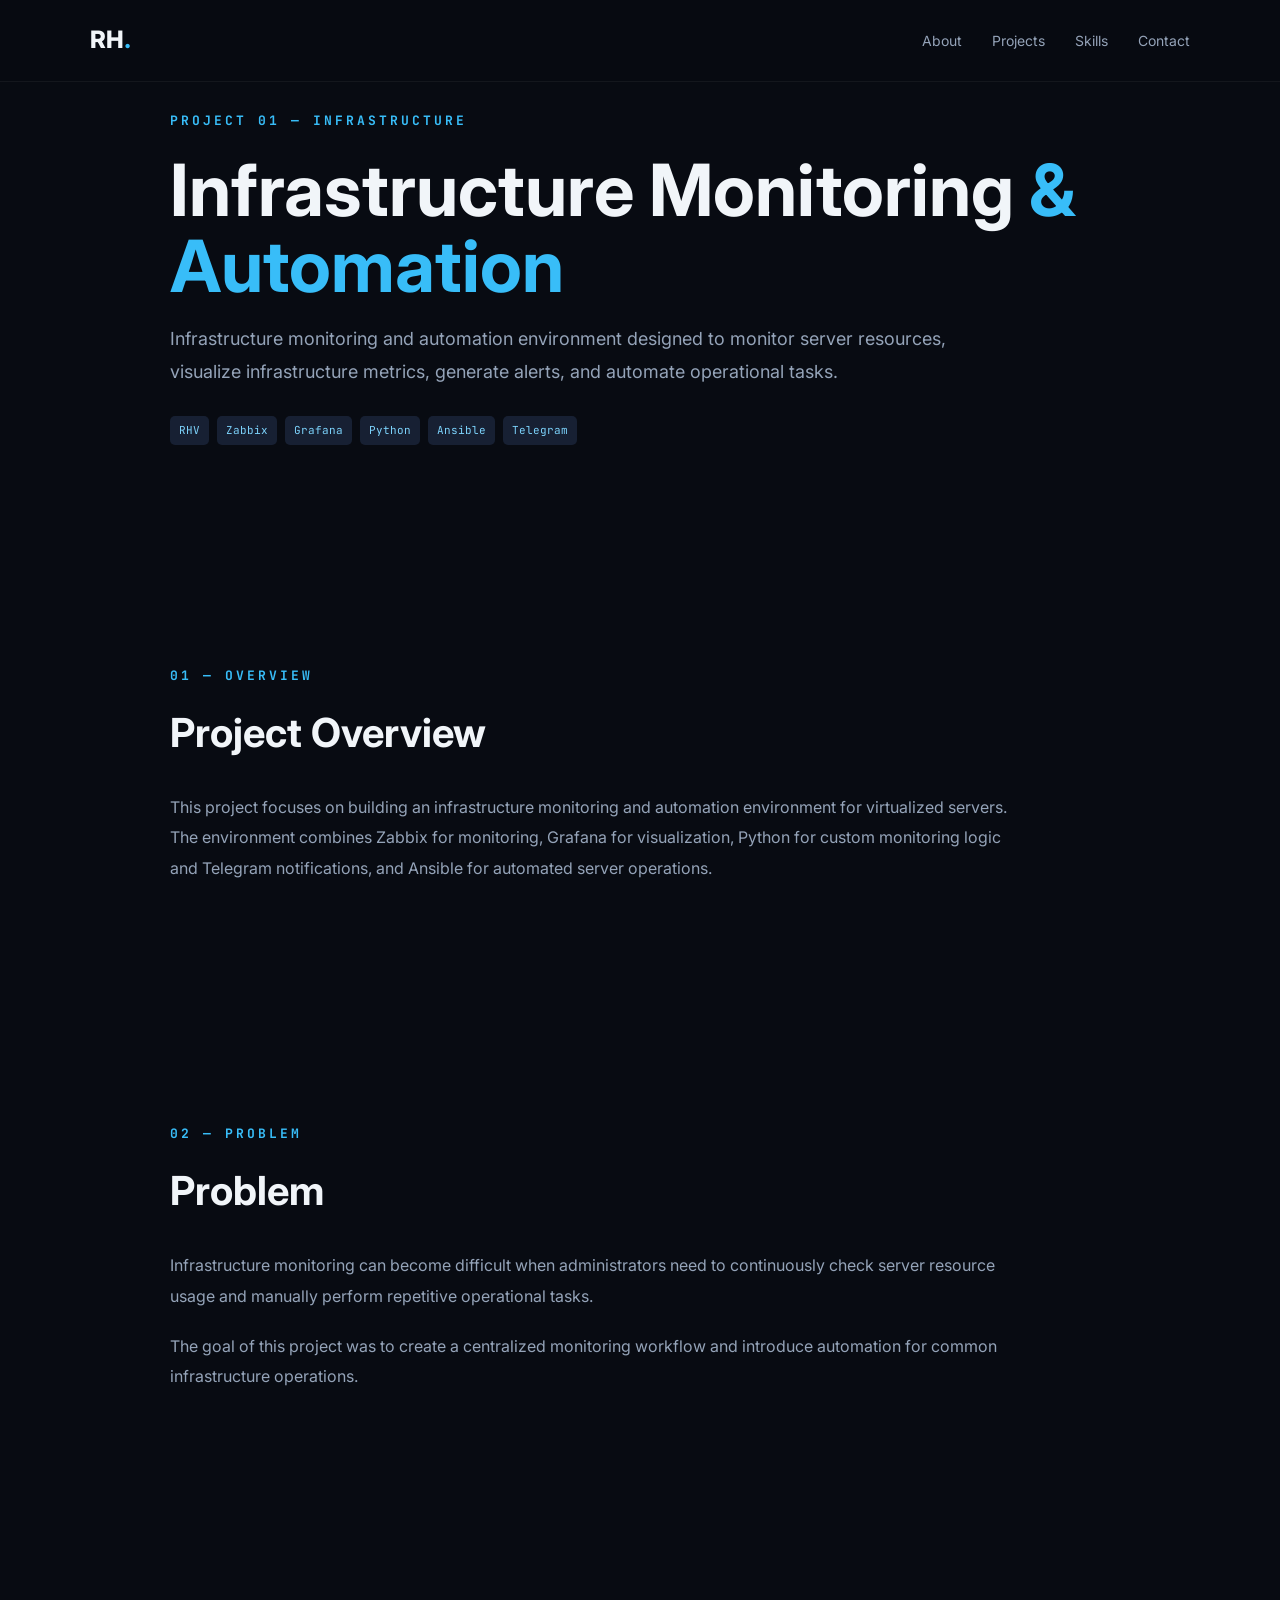
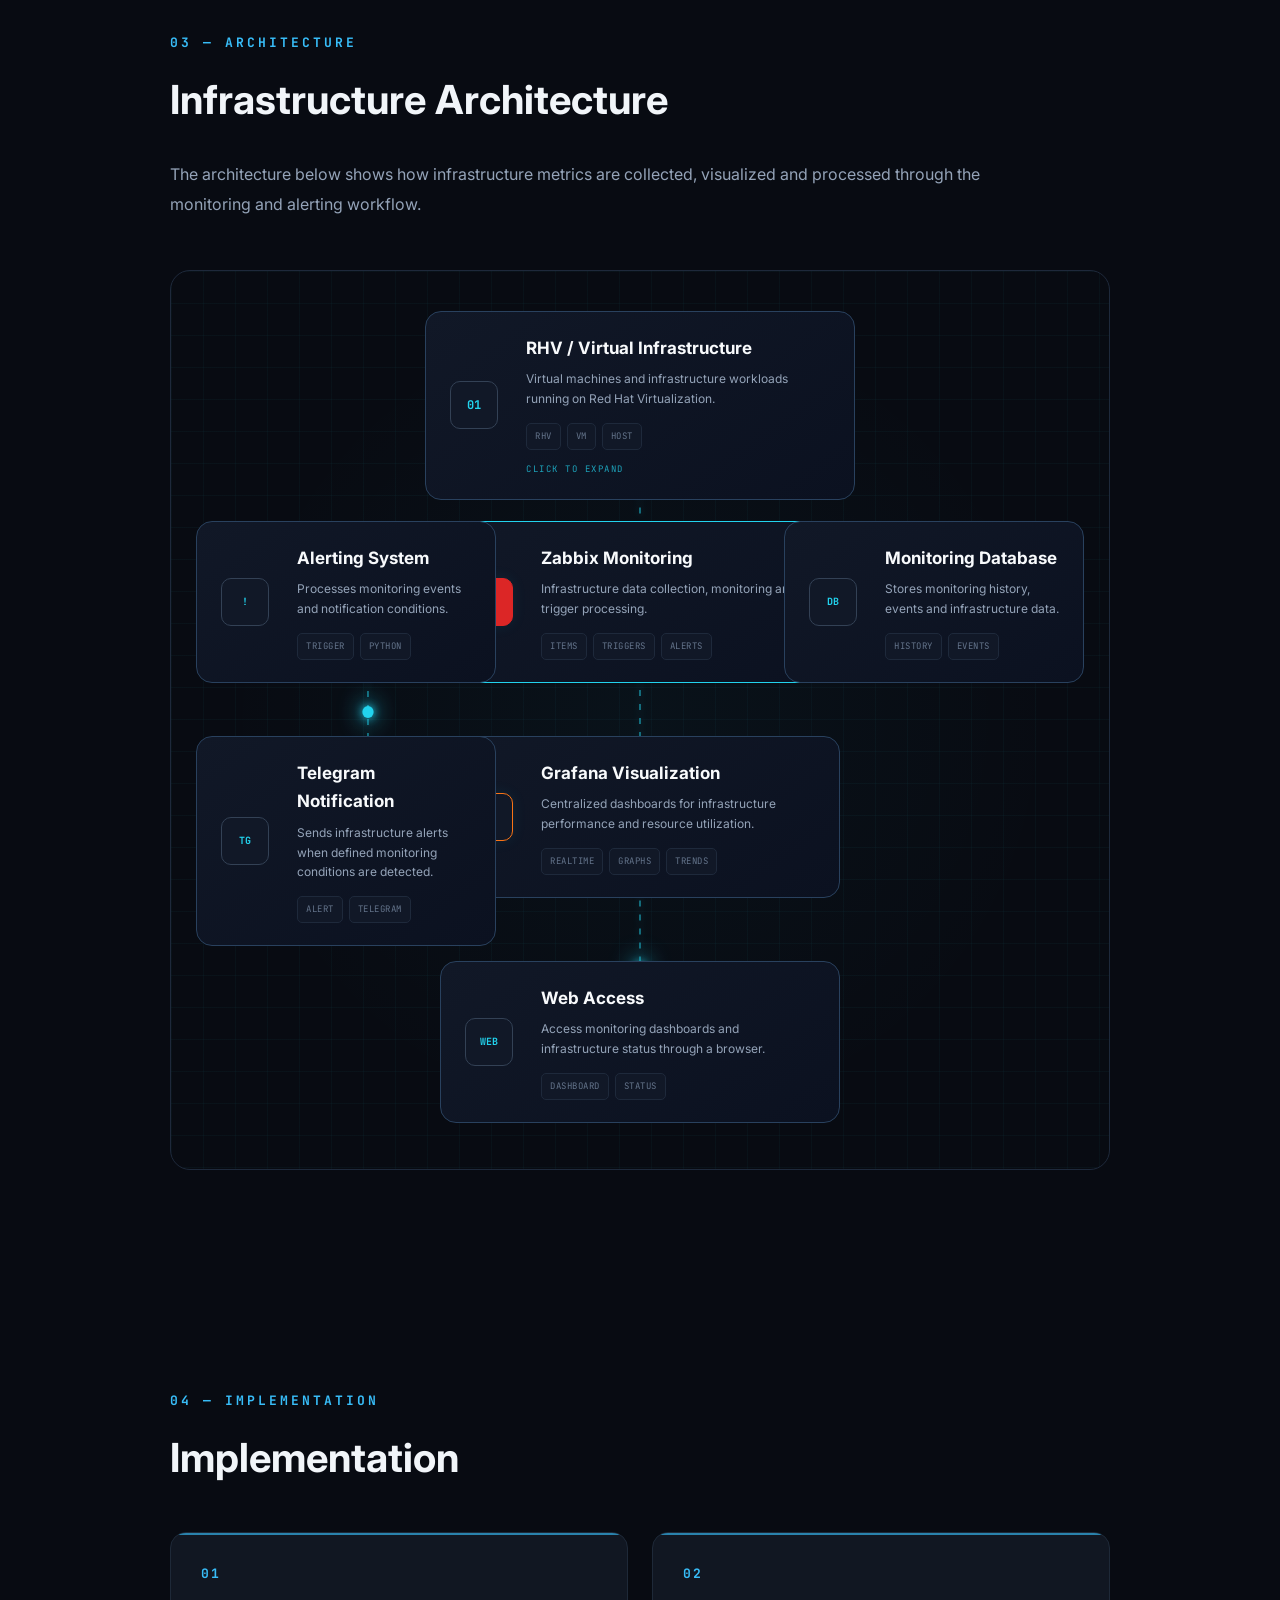
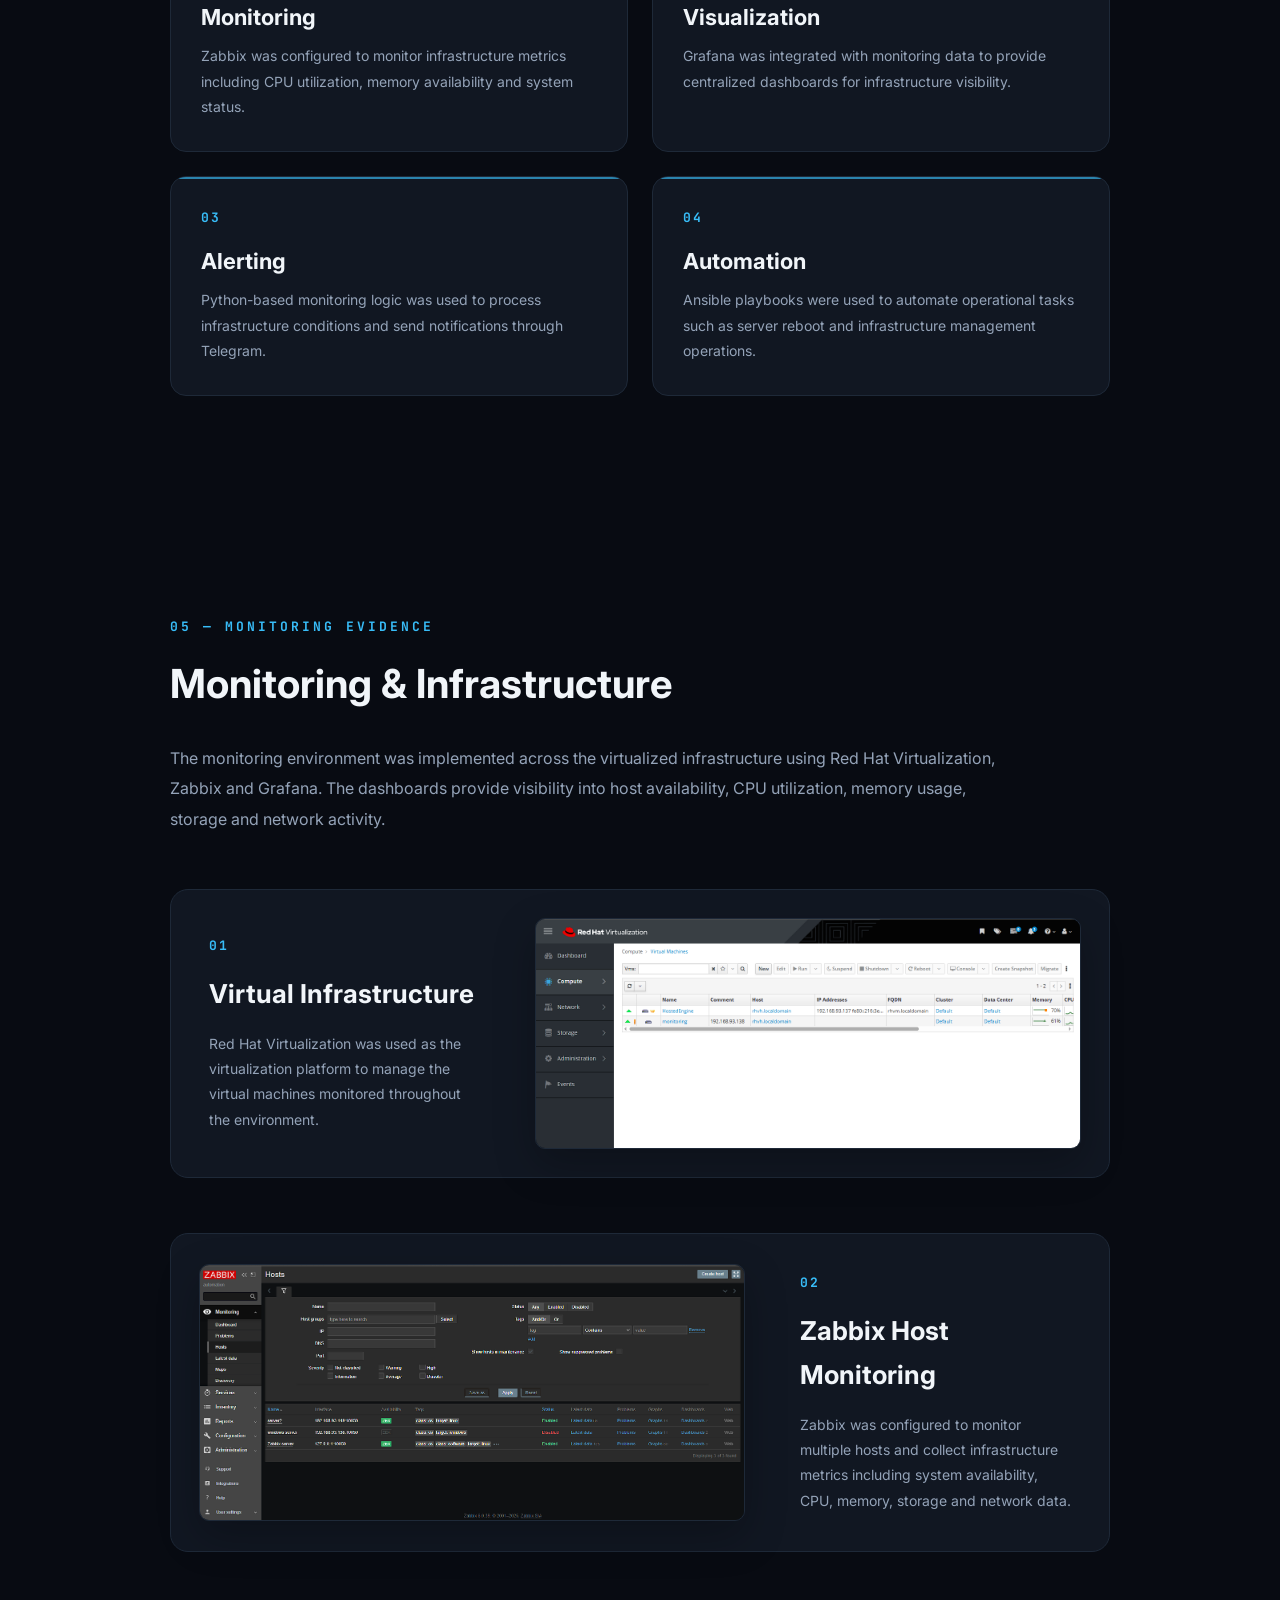
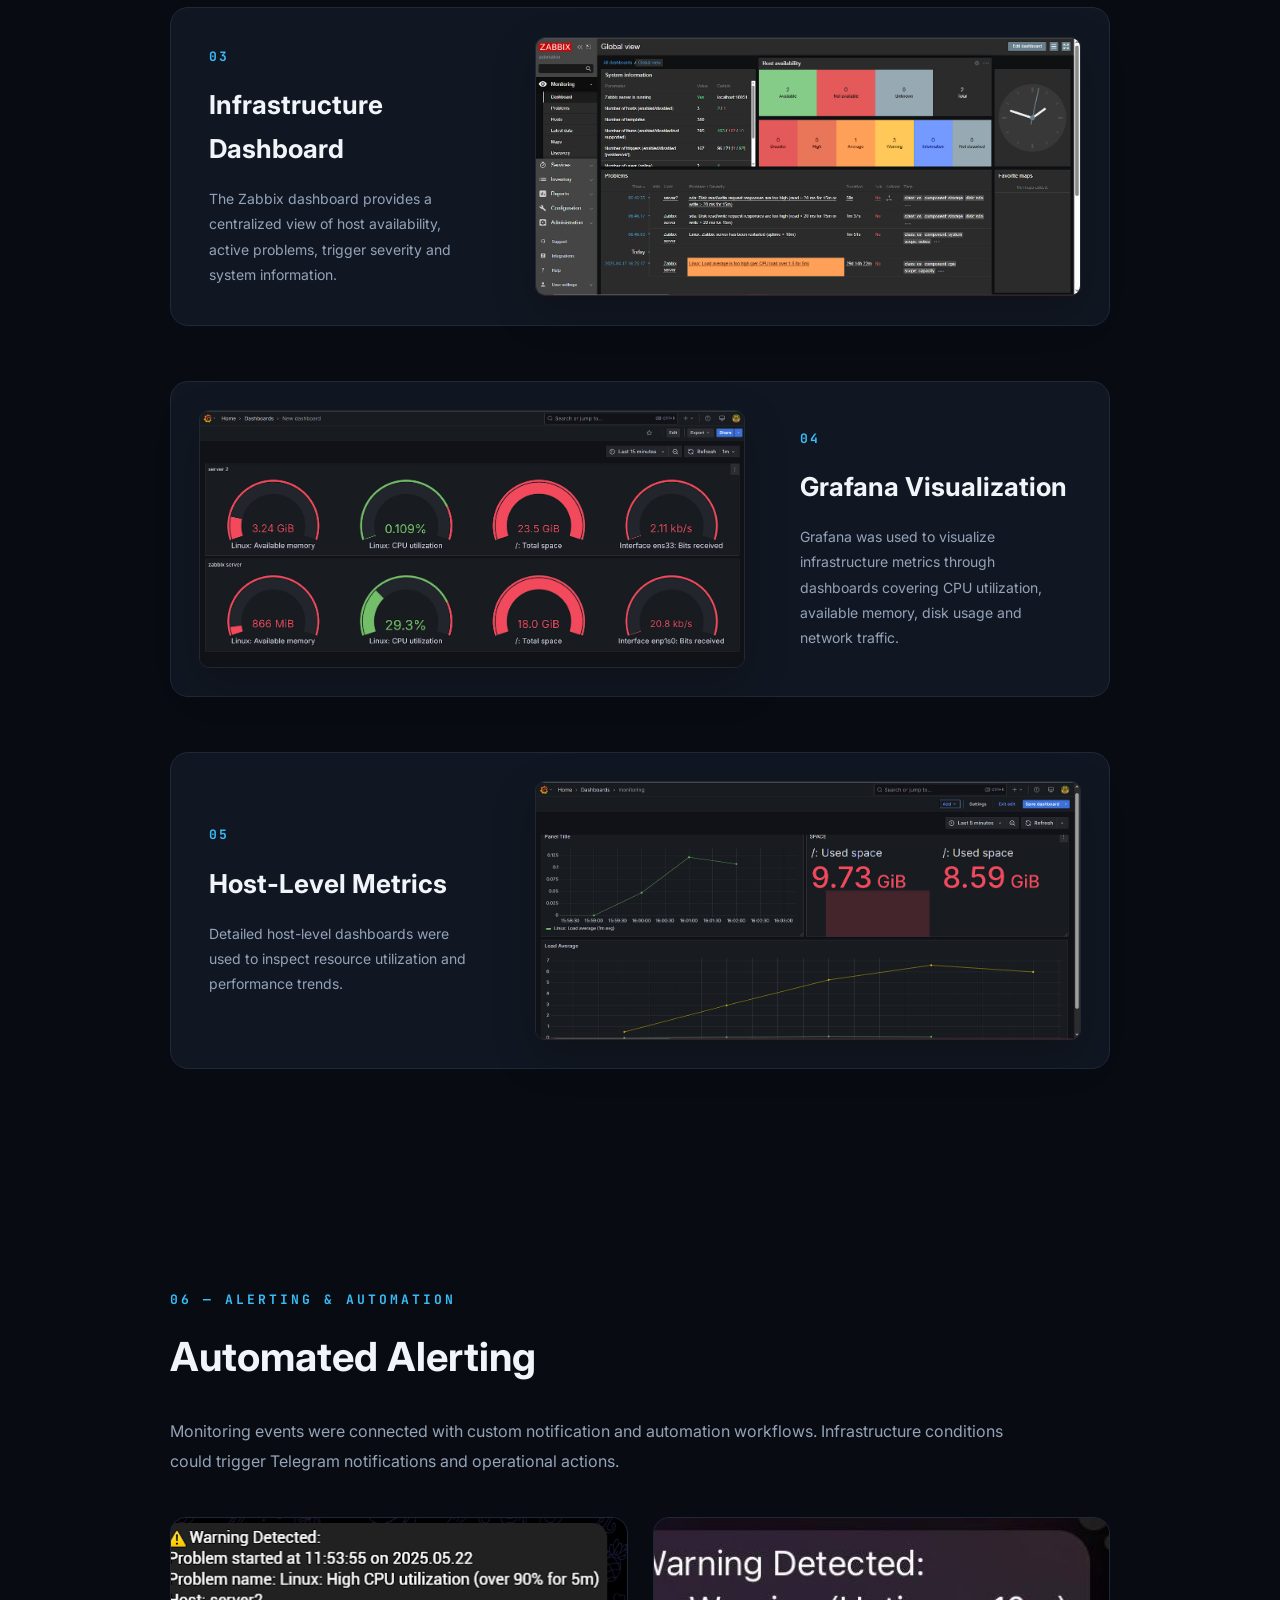
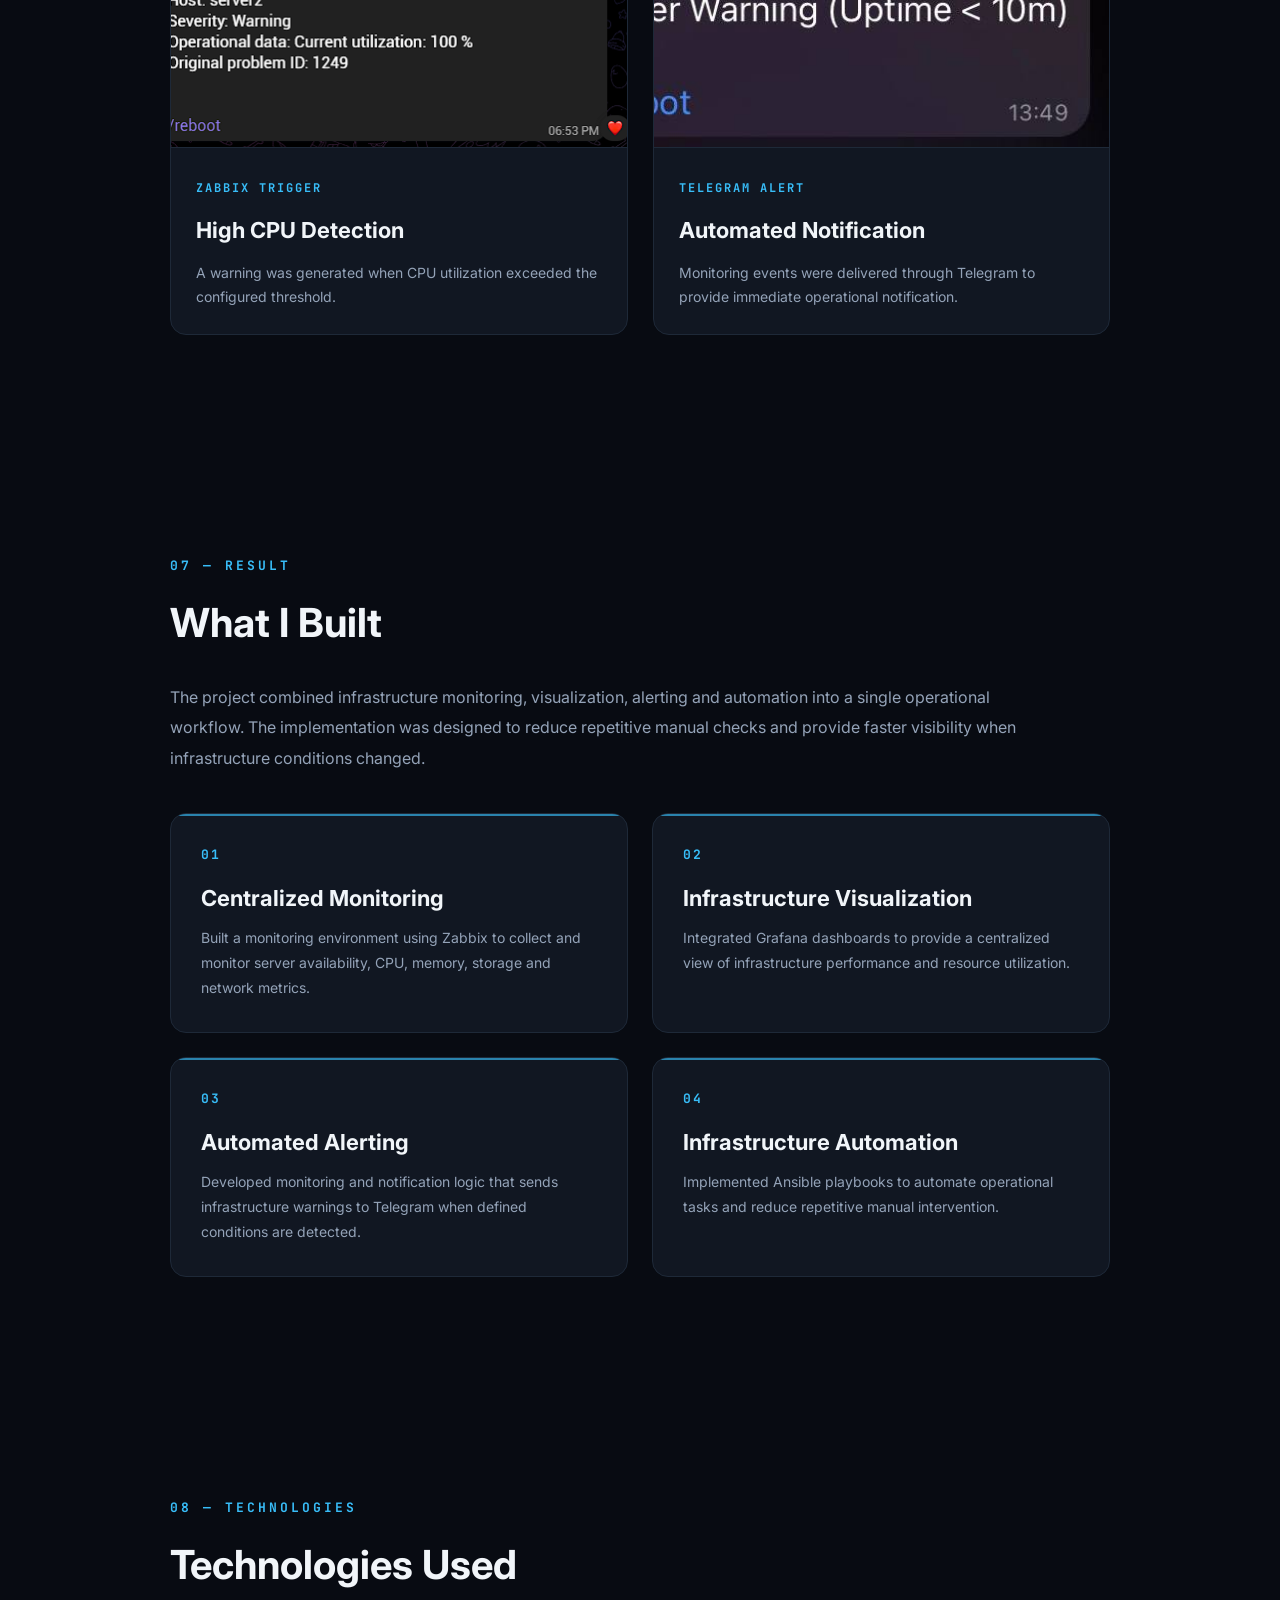
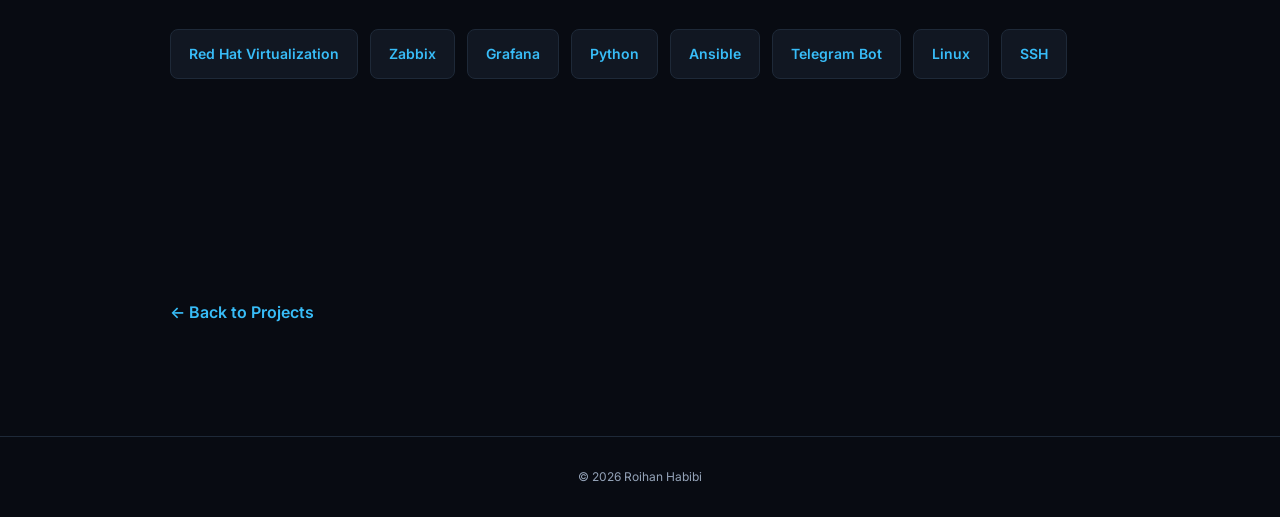
==== commit 0a4735e8: "Update portfolio projects" ====
--- a/projects/infrastructure-monitoring.html
+++ b/projects/infrastructure-monitoring.html
@@ -317,18 +317,19 @@
         </svg>
 
 
-        <!-- =========================
-             RHV
-        ========================== -->
-
-        <div class="infra-node infra-rhv rhv-clickable" onclick="toggleRHV()">
+        <!-- RHV -->
+        <div class="infra-node infra-rhv rhv-clickable"
+            onclick="toggleRHV()">
 
             <div class="infra-node-number">
                 01
             </div>
 
             <div>
-                <h3>RHV / Virtual Infrastructure</h3>
+
+                <h3>
+                    RHV / Virtual Infrastructure
+                </h3>
 
                 <p>
                     Virtual machines and infrastructure workloads
@@ -344,52 +345,63 @@
                 <div class="rhv-click-hint">
                     CLICK TO EXPAND
                 </div>
-            </div>
-
-        </div>
-
-
-        <!-- RHV EXPANSION -->
-
+
+            </div>
+
+        </div>
+
+
+        <!-- RHV DETAILS -->
         <div class="rhv-details" id="rhvDetails">
 
             <div class="rhv-detail-card">
+
                 <span>01</span>
 
-                <h4>Virtual Machine</h4>
+                <h4>
+                    Virtual Machine
+                </h4>
 
                 <p>
                     Virtual workloads running inside the
                     Red Hat Virtualization environment.
                 </p>
+
             </div>
 
 
             <div class="rhv-detail-card">
+
                 <span>02</span>
 
-                <h4>RHV Host</h4>
+                <h4>
+                    RHV Host
+                </h4>
 
                 <p>
                     Physical virtualization host responsible
                     for running virtual machines.
                 </p>
+
             </div>
 
 
             <div class="rhv-detail-card">
+
                 <span>03</span>
 
-                <h4>RHV Manager</h4>
+                <h4>
+                    RHV Manager
+                </h4>
 
                 <p>
                     Central management component used to
                     manage the virtualization environment.
                 </p>
-            </div>
-
-        </div>
-
+
+            </div>
+
+        </div>
 
         <!-- =========================
              ZABBIX
--- a/style.css
+++ b/style.css
@@ -2526,4 +2526,430 @@
 
 .infra-node {
     z-index: 3;
+}
+
+/* =========================================
+   RHV INTERACTIVE EXPANSION
+========================================= */
+
+.rhv-clickable {
+    cursor: pointer;
+}
+
+
+/* CLICK HINT */
+
+.rhv-click-hint {
+    margin-top: 12px;
+
+    color: #22d3ee;
+
+    font-family:
+        "JetBrains Mono",
+        monospace;
+
+    font-size: 9px;
+
+    letter-spacing: 1.5px;
+
+    opacity: 0.7;
+
+    transition: 0.3s ease;
+}
+
+
+.rhv-clickable:hover .rhv-click-hint {
+    opacity: 1;
+}
+
+
+/* =========================================
+   RHV DETAIL CONTAINER
+========================================= */
+
+.rhv-details {
+
+    position: absolute;
+
+    top: 205px;
+
+    left: 50%;
+
+    transform:
+        translateX(-50%)
+        translateY(-15px);
+
+    width: 760px;
+
+    display: grid;
+
+    grid-template-columns:
+        repeat(3, 1fr);
+
+    gap: 18px;
+
+    opacity: 0;
+
+    visibility: hidden;
+
+    pointer-events: none;
+
+    transition:
+        opacity 0.35s ease,
+        transform 0.35s ease,
+        visibility 0.35s ease;
+
+    z-index: 5;
+}
+
+
+/* ACTIVE */
+
+.rhv-details.active {
+
+    opacity: 1;
+
+    visibility: visible;
+
+    pointer-events: auto;
+
+    transform:
+        translateX(-50%)
+        translateY(0);
+}
+
+
+/* =========================================
+   DETAIL CARD
+========================================= */
+
+.rhv-detail-card {
+
+    padding: 22px;
+
+    background:
+        linear-gradient(
+            145deg,
+            #111827,
+            #0b1120
+        );
+
+    border: 1px solid #29415e;
+
+    border-radius: 14px;
+
+    box-shadow:
+        0 15px 35px rgba(0, 0, 0, 0.35);
+
+    transition:
+        border-color 0.3s ease,
+        transform 0.3s ease;
+}
+
+
+.rhv-detail-card:hover {
+
+    border-color: #22d3ee;
+
+    transform:
+        translateY(-4px);
+}
+
+
+.rhv-detail-card span {
+
+    display: block;
+
+    margin-bottom: 12px;
+
+    color: #22d3ee;
+
+    font-family:
+        "JetBrains Mono",
+        monospace;
+
+    font-size: 11px;
+}
+
+
+.rhv-detail-card h4 {
+
+    margin: 0 0 10px;
+
+    color: #f8fafc;
+
+    font-size: 16px;
+}
+
+
+.rhv-detail-card p {
+
+    margin: 0;
+
+    color: #94a3b8;
+
+    font-size: 12px;
+
+    line-height: 1.6;
+}
+
+
+/* =========================================
+   RHV ACTIVE GLOW
+========================================= */
+
+.infra-rhv.rhv-active {
+
+    border-color: #22d3ee;
+
+    box-shadow:
+        0 0 25px rgba(34, 211, 238, 0.12);
+}
+
+
+/* =========================================
+   MOBILE
+========================================= */
+
+@media (max-width: 900px) {
+
+    .rhv-details {
+
+        position: relative;
+
+        top: auto;
+        left: auto;
+
+        width: 100%;
+
+        margin-top: -5px;
+
+        transform: none;
+
+        grid-template-columns: 1fr;
+    }
+
+    .rhv-details.active {
+
+        transform: none;
+    }
+
+}
+
+/* =========================================
+   RHV EXPAND — FINAL LAYOUT
+========================================= */
+
+.infra-rhv {
+    z-index: 10;
+}
+
+
+/* RHV DETAIL AREA */
+
+.rhv-details {
+    position: absolute;
+
+    top: 190px;
+    left: 50%;
+
+    width: 820px;
+
+    display: grid;
+    grid-template-columns: repeat(3, 1fr);
+
+    gap: 18px;
+
+    margin: 0;
+    padding: 0;
+
+    opacity: 0;
+    visibility: hidden;
+    pointer-events: none;
+
+    transform:
+        translateX(-50%)
+        translateY(-15px);
+
+    transition:
+        opacity 0.35s ease,
+        transform 0.35s ease,
+        visibility 0.35s ease;
+
+    z-index: 20;
+}
+
+
+/* OPEN */
+
+.rhv-details.active {
+
+    opacity: 1;
+
+    visibility: visible;
+
+    pointer-events: auto;
+
+    transform:
+        translateX(-50%)
+        translateY(0);
+}
+
+
+/* =========================================
+   DETAIL CARDS
+========================================= */
+
+.rhv-detail-card {
+
+    box-sizing: border-box;
+
+    min-height: 170px;
+
+    padding: 22px;
+
+    background:
+        linear-gradient(
+            145deg,
+            #111827,
+            #0b1120
+        );
+
+    border: 1px solid #29415e;
+
+    border-radius: 14px;
+
+    box-shadow:
+        0 15px 35px rgba(0, 0, 0, 0.45);
+
+    color: #f8fafc;
+
+    transition:
+        border-color 0.3s ease,
+        transform 0.3s ease,
+        box-shadow 0.3s ease;
+}
+
+
+.rhv-detail-card:hover {
+
+    transform: translateY(-5px);
+
+    border-color: #22d3ee;
+
+    box-shadow:
+        0 0 25px rgba(34, 211, 238, 0.12);
+}
+
+
+/* NUMBER */
+
+.rhv-detail-card span {
+
+    display: block;
+
+    margin-bottom: 12px;
+
+    color: #22d3ee;
+
+    font-family:
+        "JetBrains Mono",
+        monospace;
+
+    font-size: 11px;
+
+    font-weight: 700;
+
+    letter-spacing: 1px;
+}
+
+
+/* TITLE */
+
+.rhv-detail-card h4 {
+
+    margin: 0 0 10px;
+
+    color: #f8fafc;
+
+    font-size: 16px;
+}
+
+
+/* DESCRIPTION */
+
+.rhv-detail-card p {
+
+    margin: 0;
+
+    color: #94a3b8;
+
+    font-size: 12px;
+
+    line-height: 1.6;
+}
+
+
+/* =========================================
+   RHV ACTIVE
+========================================= */
+
+.infra-rhv.rhv-active {
+
+    border-color: #22d3ee;
+
+    box-shadow:
+        0 0 30px rgba(34, 211, 238, 0.12);
+}
+
+
+/* =========================================
+   CLICK HINT
+========================================= */
+
+.rhv-click-hint {
+
+    margin-top: 12px;
+
+    color: #22d3ee;
+
+    font-family:
+        "JetBrains Mono",
+        monospace;
+
+    font-size: 9px;
+
+    letter-spacing: 1.5px;
+
+    opacity: 0.75;
+}
+
+
+/* =========================================
+   MOBILE
+========================================= */
+
+@media (max-width: 900px) {
+
+    .rhv-details {
+
+        position: relative;
+
+        top: auto;
+        left: auto;
+
+        width: 100%;
+
+        grid-template-columns: 1fr;
+
+        margin-top: 15px;
+
+        transform: none;
+    }
+
+    .rhv-details.active {
+
+        transform: none;
+    }
+
 }
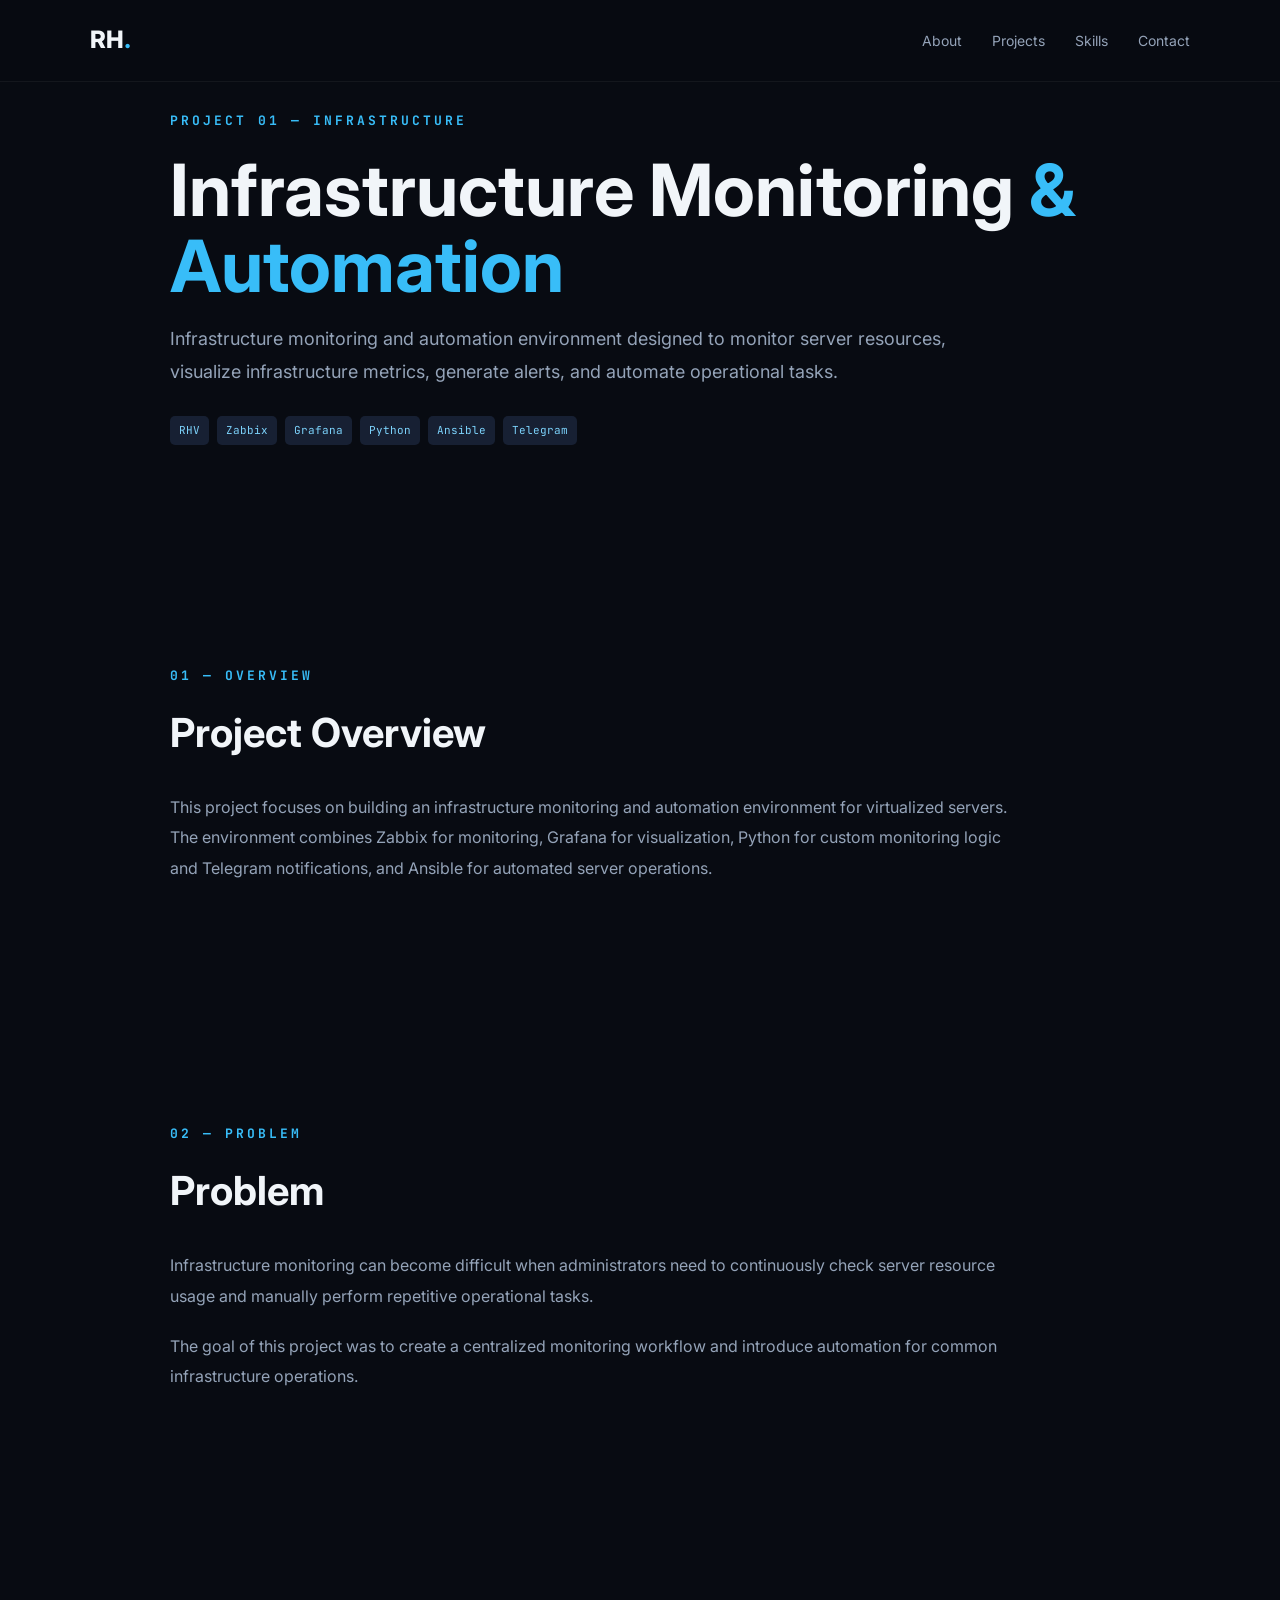
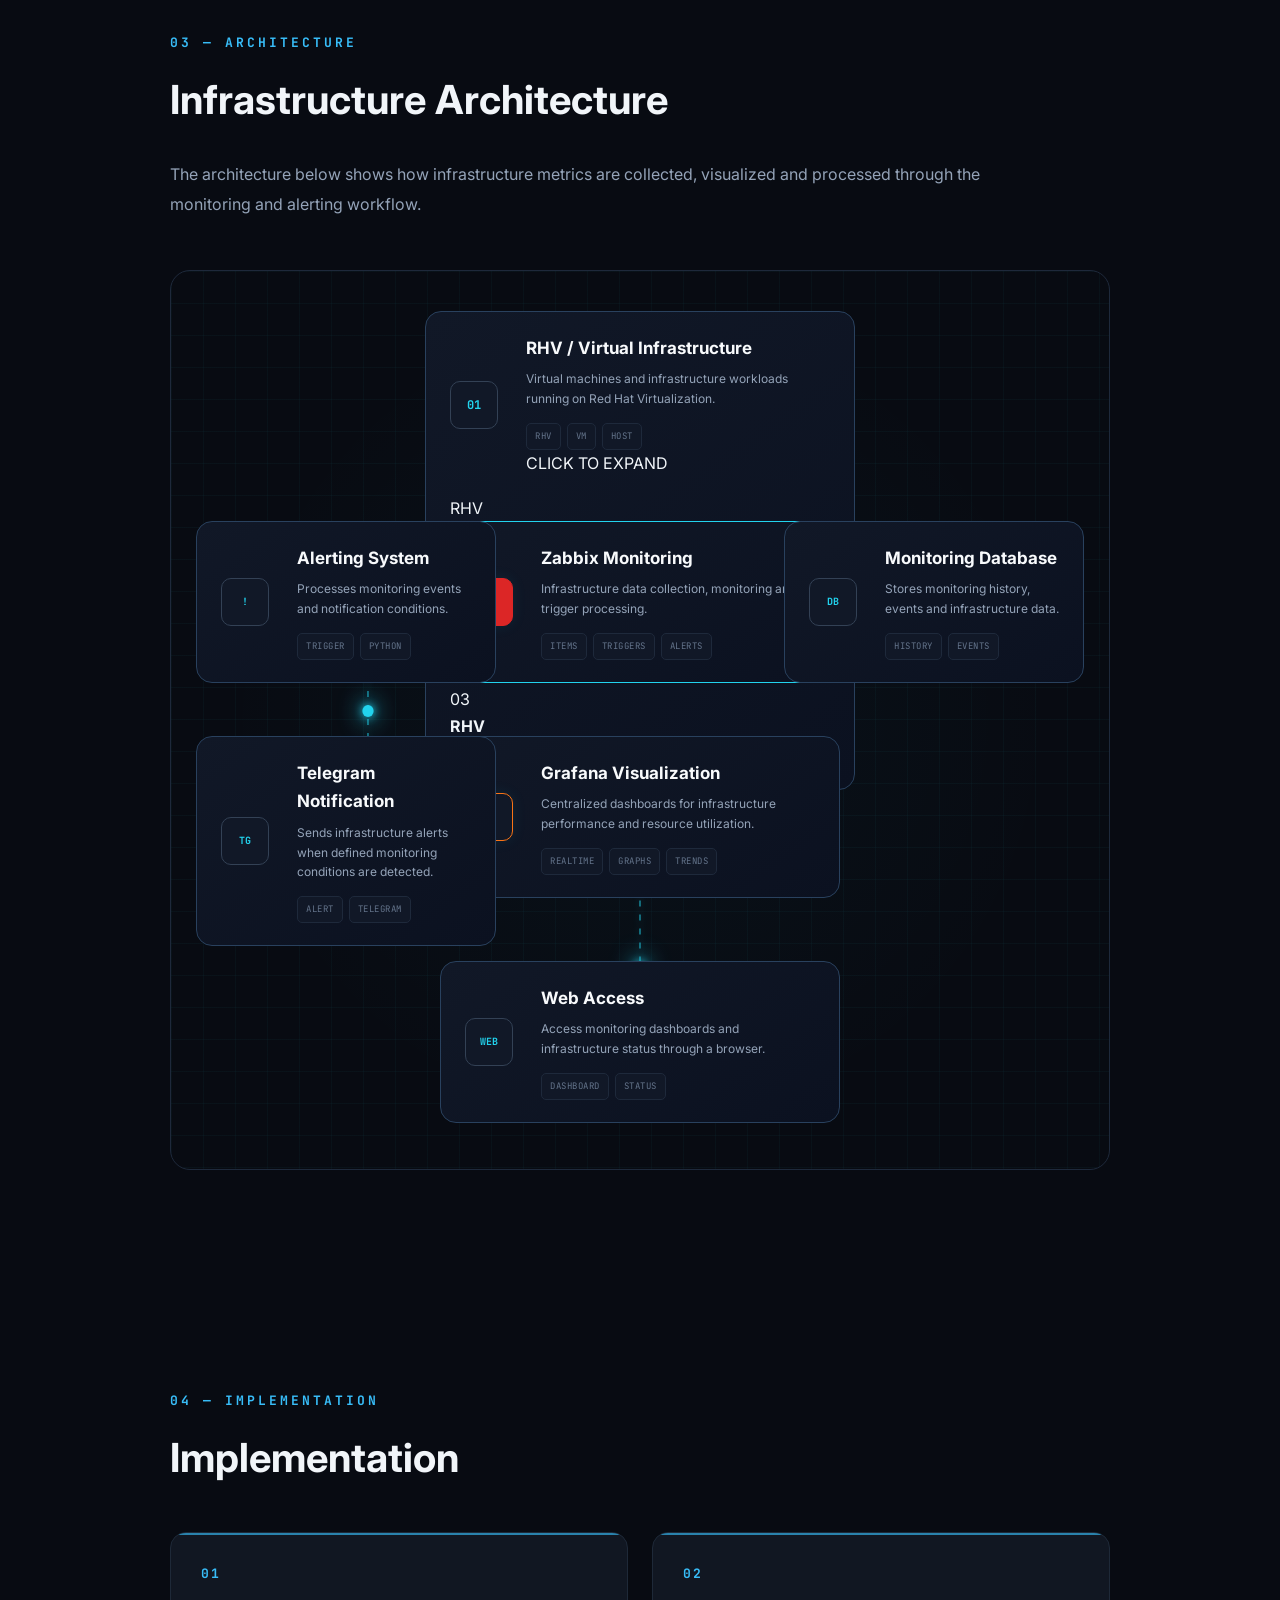
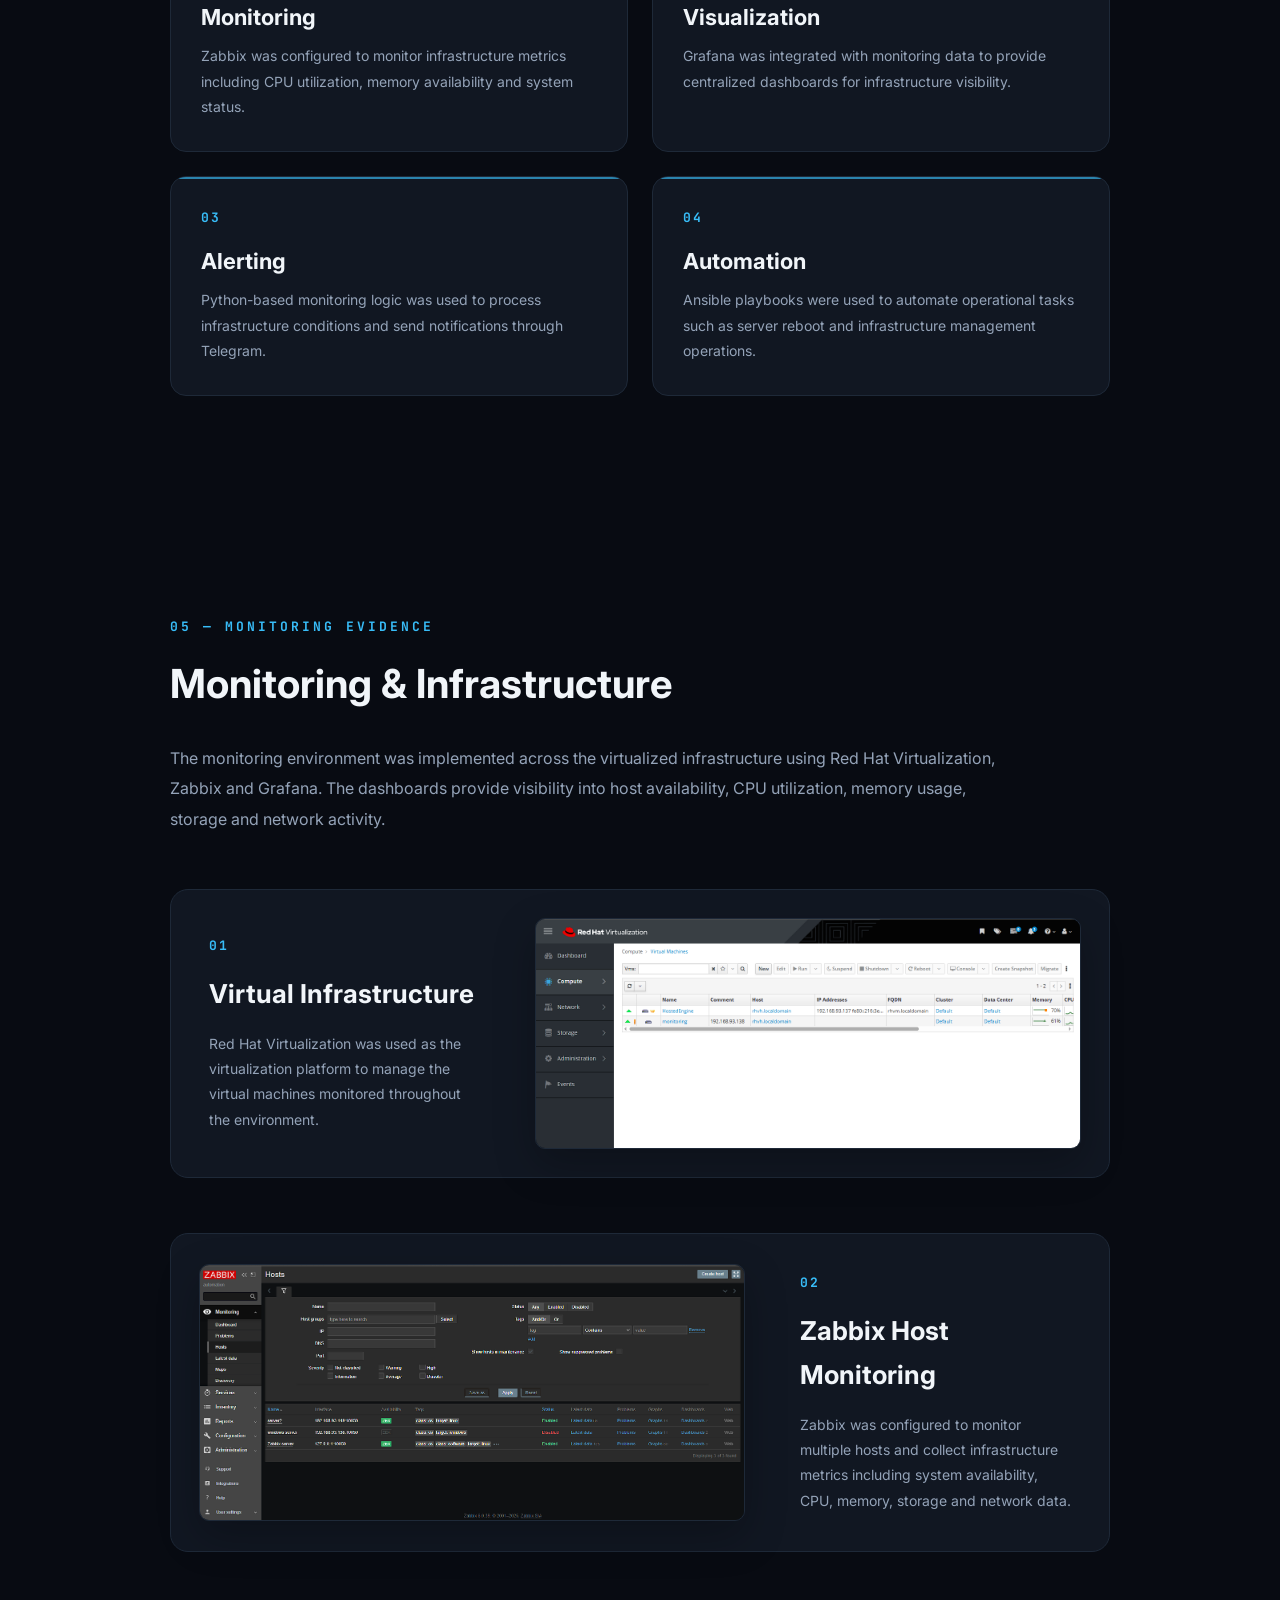
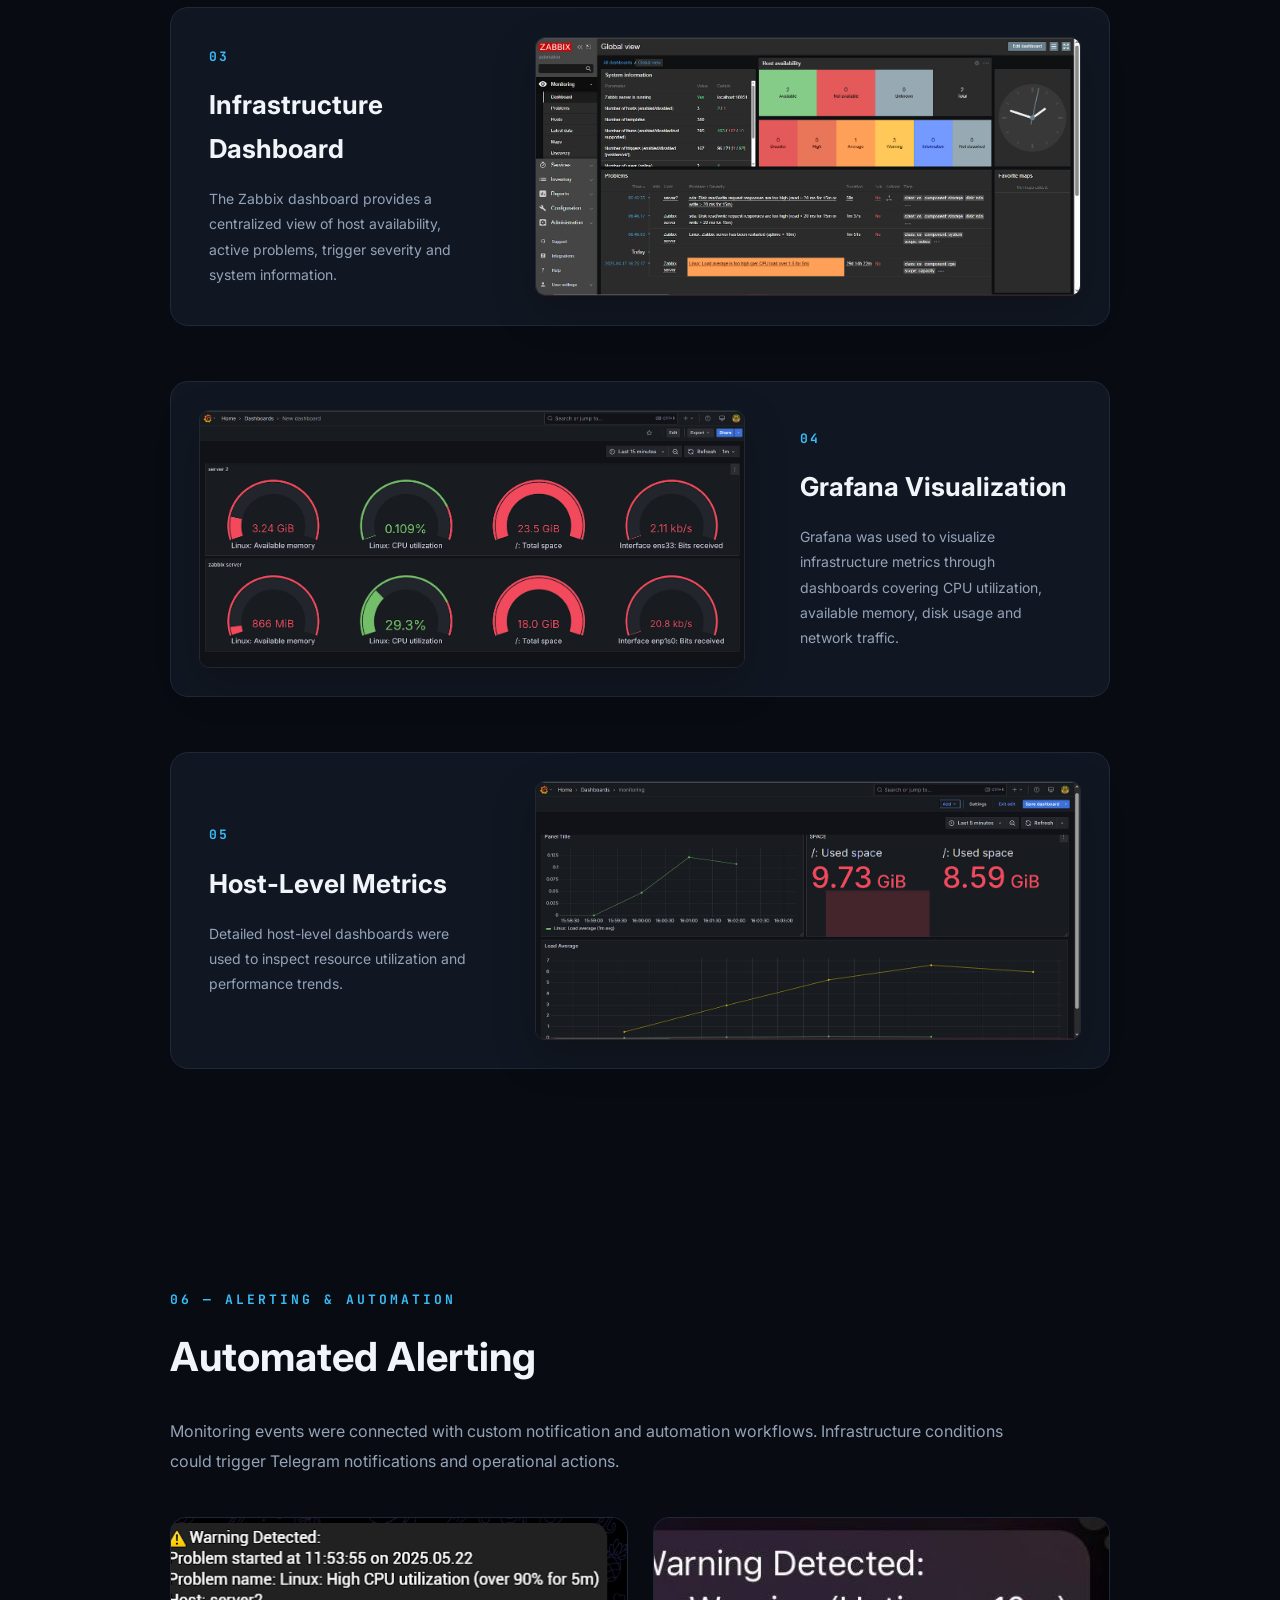
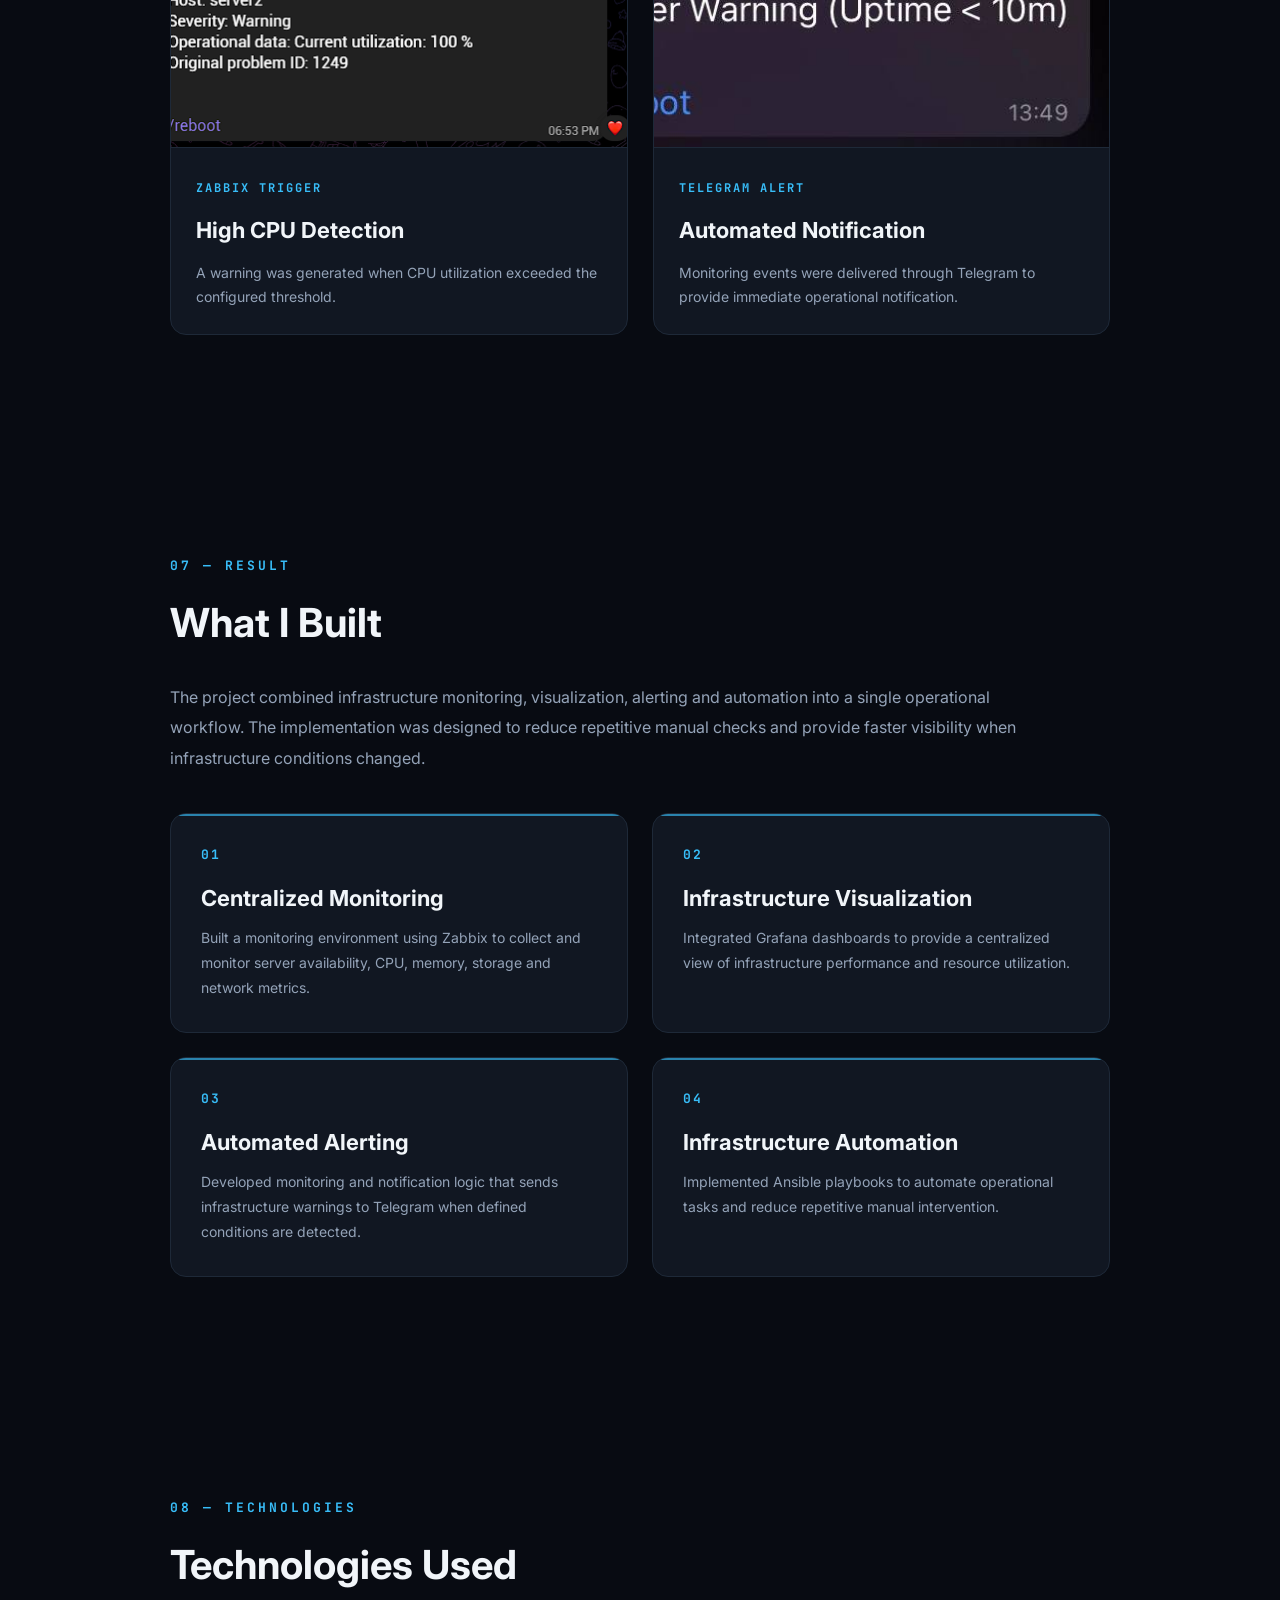
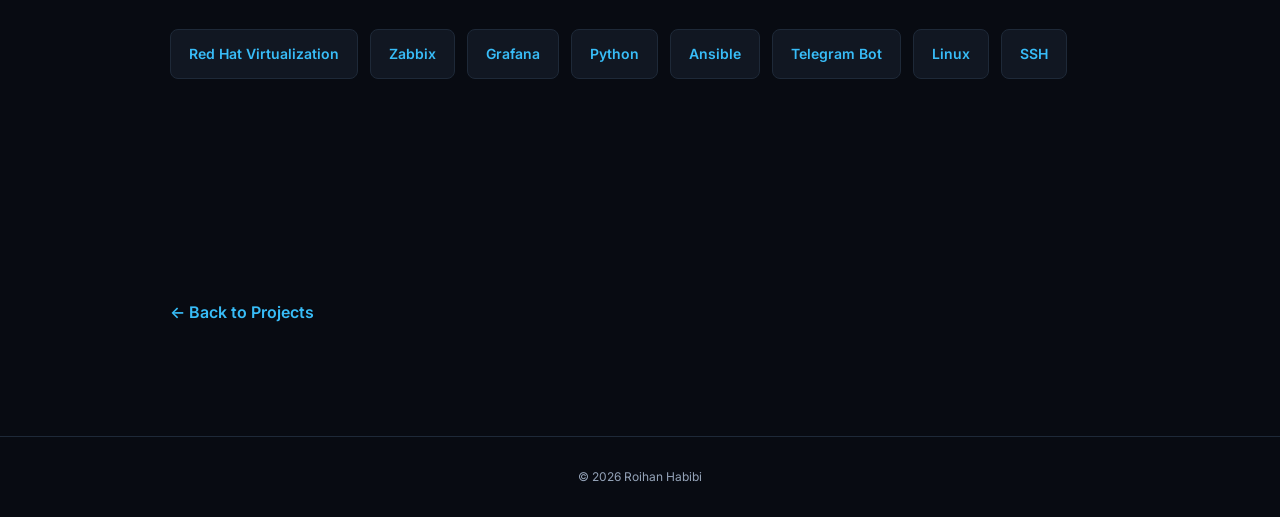
==== commit 55c7890f: "Update portfolio projects" ====
--- a/projects/infrastructure-monitoring.html
+++ b/projects/infrastructure-monitoring.html
@@ -348,56 +348,29 @@
 
             </div>
 
-        </div>
-
-
-        <!-- RHV DETAILS -->
-        <div class="rhv-details" id="rhvDetails">
-
-            <div class="rhv-detail-card">
-
-                <span>01</span>
-
-                <h4>
-                    Virtual Machine
-                </h4>
-
-                <p>
-                    Virtual workloads running inside the
-                    Red Hat Virtualization environment.
-                </p>
-
-            </div>
-
-
-            <div class="rhv-detail-card">
-
-                <span>02</span>
-
-                <h4>
-                    RHV Host
-                </h4>
-
-                <p>
-                    Physical virtualization host responsible
-                    for running virtual machines.
-                </p>
-
-            </div>
-
-
-            <div class="rhv-detail-card">
-
-                <span>03</span>
-
-                <h4>
-                    RHV Manager
-                </h4>
-
-                <p>
-                    Central management component used to
-                    manage the virtualization environment.
-                </p>
+
+            <!-- RHV EXPAND PANEL -->
+
+            <div class="rhv-expand-panel">
+
+                <div class="rhv-expand-title">
+                    RHV COMPONENTS
+                </div>
+
+                <div class="rhv-expand-item">
+                    <span>01</span>
+                    <strong>RHV Host</strong>
+                </div>
+
+                <div class="rhv-expand-item">
+                    <span>02</span>
+                    <strong>Virtual Machines</strong>
+                </div>
+
+                <div class="rhv-expand-item">
+                    <span>03</span>
+                    <strong>RHV Manager</strong>
+                </div>
 
             </div>
 
--- a/style.css
+++ b/style.css
@@ -2527,429 +2527,3 @@
 .infra-node {
     z-index: 3;
 }
-
-/* =========================================
-   RHV INTERACTIVE EXPANSION
-========================================= */
-
-.rhv-clickable {
-    cursor: pointer;
-}
-
-
-/* CLICK HINT */
-
-.rhv-click-hint {
-    margin-top: 12px;
-
-    color: #22d3ee;
-
-    font-family:
-        "JetBrains Mono",
-        monospace;
-
-    font-size: 9px;
-
-    letter-spacing: 1.5px;
-
-    opacity: 0.7;
-
-    transition: 0.3s ease;
-}
-
-
-.rhv-clickable:hover .rhv-click-hint {
-    opacity: 1;
-}
-
-
-/* =========================================
-   RHV DETAIL CONTAINER
-========================================= */
-
-.rhv-details {
-
-    position: absolute;
-
-    top: 205px;
-
-    left: 50%;
-
-    transform:
-        translateX(-50%)
-        translateY(-15px);
-
-    width: 760px;
-
-    display: grid;
-
-    grid-template-columns:
-        repeat(3, 1fr);
-
-    gap: 18px;
-
-    opacity: 0;
-
-    visibility: hidden;
-
-    pointer-events: none;
-
-    transition:
-        opacity 0.35s ease,
-        transform 0.35s ease,
-        visibility 0.35s ease;
-
-    z-index: 5;
-}
-
-
-/* ACTIVE */
-
-.rhv-details.active {
-
-    opacity: 1;
-
-    visibility: visible;
-
-    pointer-events: auto;
-
-    transform:
-        translateX(-50%)
-        translateY(0);
-}
-
-
-/* =========================================
-   DETAIL CARD
-========================================= */
-
-.rhv-detail-card {
-
-    padding: 22px;
-
-    background:
-        linear-gradient(
-            145deg,
-            #111827,
-            #0b1120
-        );
-
-    border: 1px solid #29415e;
-
-    border-radius: 14px;
-
-    box-shadow:
-        0 15px 35px rgba(0, 0, 0, 0.35);
-
-    transition:
-        border-color 0.3s ease,
-        transform 0.3s ease;
-}
-
-
-.rhv-detail-card:hover {
-
-    border-color: #22d3ee;
-
-    transform:
-        translateY(-4px);
-}
-
-
-.rhv-detail-card span {
-
-    display: block;
-
-    margin-bottom: 12px;
-
-    color: #22d3ee;
-
-    font-family:
-        "JetBrains Mono",
-        monospace;
-
-    font-size: 11px;
-}
-
-
-.rhv-detail-card h4 {
-
-    margin: 0 0 10px;
-
-    color: #f8fafc;
-
-    font-size: 16px;
-}
-
-
-.rhv-detail-card p {
-
-    margin: 0;
-
-    color: #94a3b8;
-
-    font-size: 12px;
-
-    line-height: 1.6;
-}
-
-
-/* =========================================
-   RHV ACTIVE GLOW
-========================================= */
-
-.infra-rhv.rhv-active {
-
-    border-color: #22d3ee;
-
-    box-shadow:
-        0 0 25px rgba(34, 211, 238, 0.12);
-}
-
-
-/* =========================================
-   MOBILE
-========================================= */
-
-@media (max-width: 900px) {
-
-    .rhv-details {
-
-        position: relative;
-
-        top: auto;
-        left: auto;
-
-        width: 100%;
-
-        margin-top: -5px;
-
-        transform: none;
-
-        grid-template-columns: 1fr;
-    }
-
-    .rhv-details.active {
-
-        transform: none;
-    }
-
-}
-
-/* =========================================
-   RHV EXPAND — FINAL LAYOUT
-========================================= */
-
-.infra-rhv {
-    z-index: 10;
-}
-
-
-/* RHV DETAIL AREA */
-
-.rhv-details {
-    position: absolute;
-
-    top: 190px;
-    left: 50%;
-
-    width: 820px;
-
-    display: grid;
-    grid-template-columns: repeat(3, 1fr);
-
-    gap: 18px;
-
-    margin: 0;
-    padding: 0;
-
-    opacity: 0;
-    visibility: hidden;
-    pointer-events: none;
-
-    transform:
-        translateX(-50%)
-        translateY(-15px);
-
-    transition:
-        opacity 0.35s ease,
-        transform 0.35s ease,
-        visibility 0.35s ease;
-
-    z-index: 20;
-}
-
-
-/* OPEN */
-
-.rhv-details.active {
-
-    opacity: 1;
-
-    visibility: visible;
-
-    pointer-events: auto;
-
-    transform:
-        translateX(-50%)
-        translateY(0);
-}
-
-
-/* =========================================
-   DETAIL CARDS
-========================================= */
-
-.rhv-detail-card {
-
-    box-sizing: border-box;
-
-    min-height: 170px;
-
-    padding: 22px;
-
-    background:
-        linear-gradient(
-            145deg,
-            #111827,
-            #0b1120
-        );
-
-    border: 1px solid #29415e;
-
-    border-radius: 14px;
-
-    box-shadow:
-        0 15px 35px rgba(0, 0, 0, 0.45);
-
-    color: #f8fafc;
-
-    transition:
-        border-color 0.3s ease,
-        transform 0.3s ease,
-        box-shadow 0.3s ease;
-}
-
-
-.rhv-detail-card:hover {
-
-    transform: translateY(-5px);
-
-    border-color: #22d3ee;
-
-    box-shadow:
-        0 0 25px rgba(34, 211, 238, 0.12);
-}
-
-
-/* NUMBER */
-
-.rhv-detail-card span {
-
-    display: block;
-
-    margin-bottom: 12px;
-
-    color: #22d3ee;
-
-    font-family:
-        "JetBrains Mono",
-        monospace;
-
-    font-size: 11px;
-
-    font-weight: 700;
-
-    letter-spacing: 1px;
-}
-
-
-/* TITLE */
-
-.rhv-detail-card h4 {
-
-    margin: 0 0 10px;
-
-    color: #f8fafc;
-
-    font-size: 16px;
-}
-
-
-/* DESCRIPTION */
-
-.rhv-detail-card p {
-
-    margin: 0;
-
-    color: #94a3b8;
-
-    font-size: 12px;
-
-    line-height: 1.6;
-}
-
-
-/* =========================================
-   RHV ACTIVE
-========================================= */
-
-.infra-rhv.rhv-active {
-
-    border-color: #22d3ee;
-
-    box-shadow:
-        0 0 30px rgba(34, 211, 238, 0.12);
-}
-
-
-/* =========================================
-   CLICK HINT
-========================================= */
-
-.rhv-click-hint {
-
-    margin-top: 12px;
-
-    color: #22d3ee;
-
-    font-family:
-        "JetBrains Mono",
-        monospace;
-
-    font-size: 9px;
-
-    letter-spacing: 1.5px;
-
-    opacity: 0.75;
-}
-
-
-/* =========================================
-   MOBILE
-========================================= */
-
-@media (max-width: 900px) {
-
-    .rhv-details {
-
-        position: relative;
-
-        top: auto;
-        left: auto;
-
-        width: 100%;
-
-        grid-template-columns: 1fr;
-
-        margin-top: 15px;
-
-        transform: none;
-    }
-
-    .rhv-details.active {
-
-        transform: none;
-    }
-
-}
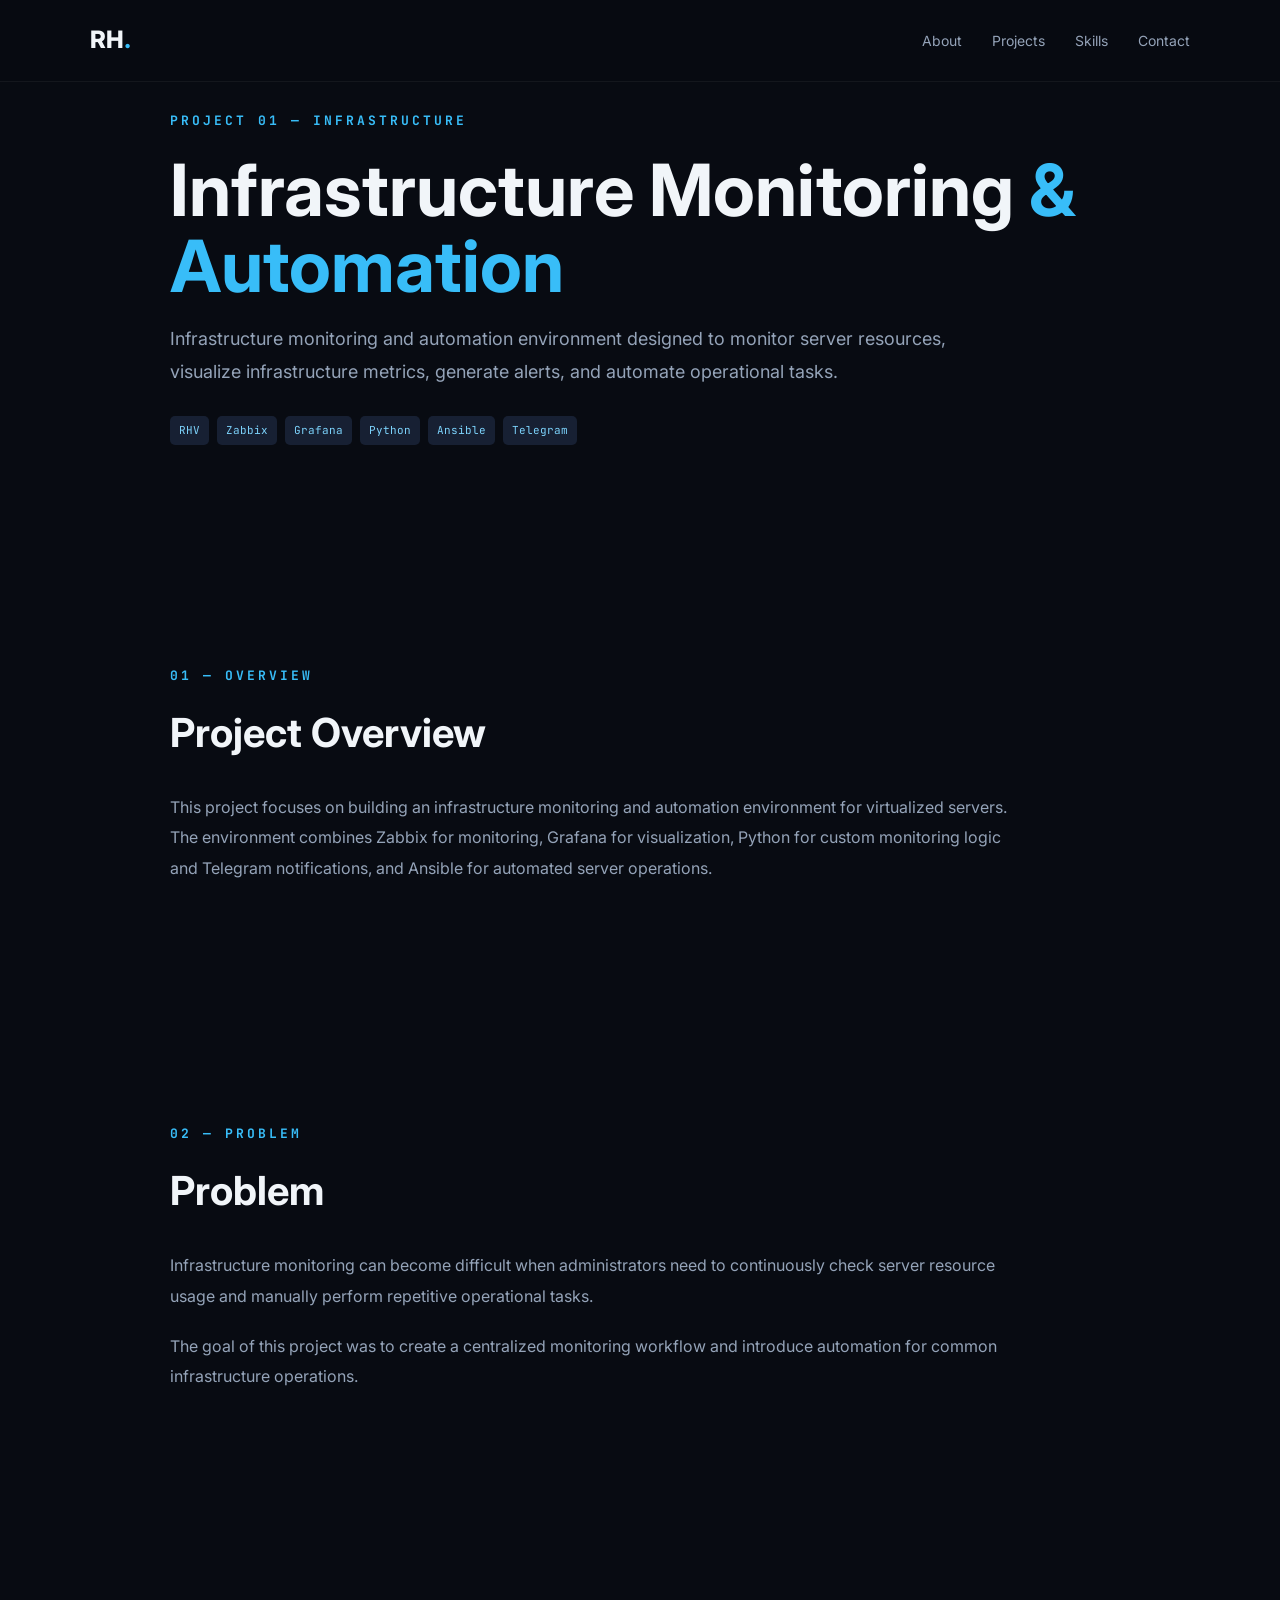
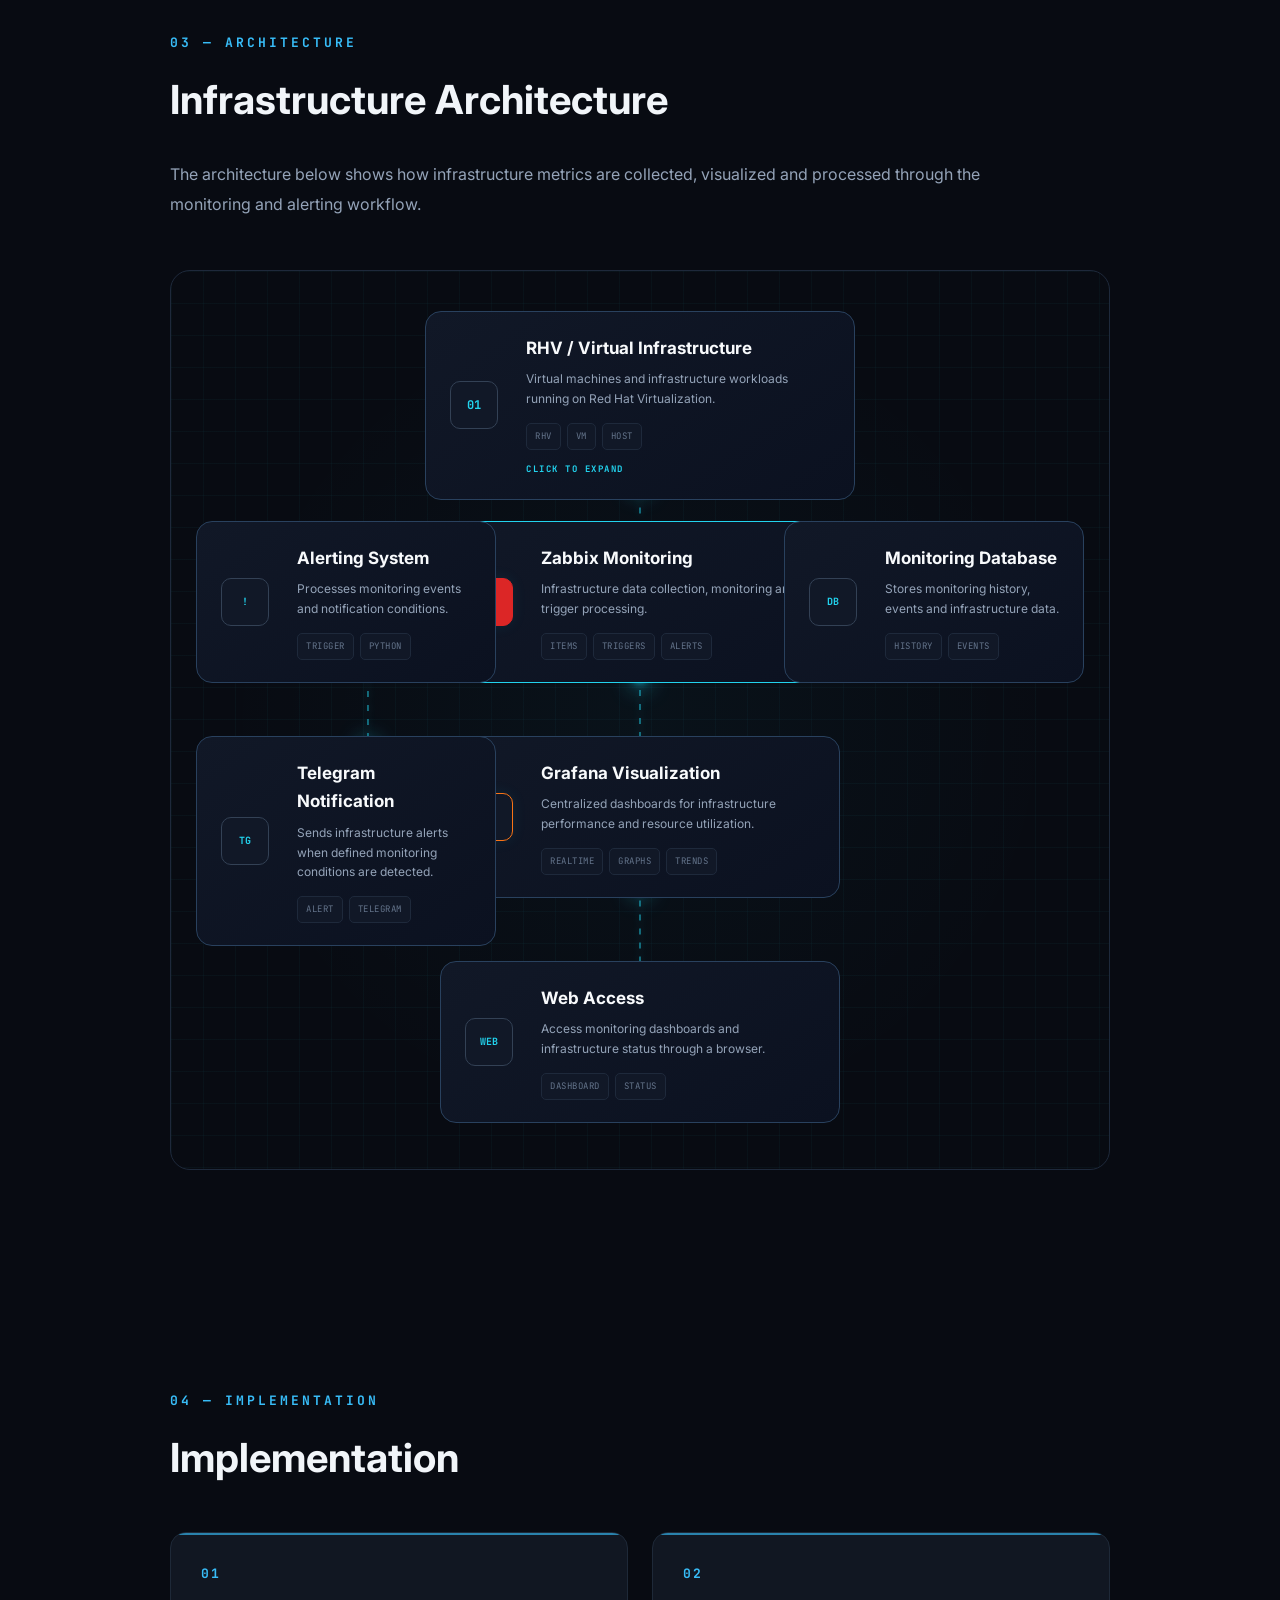
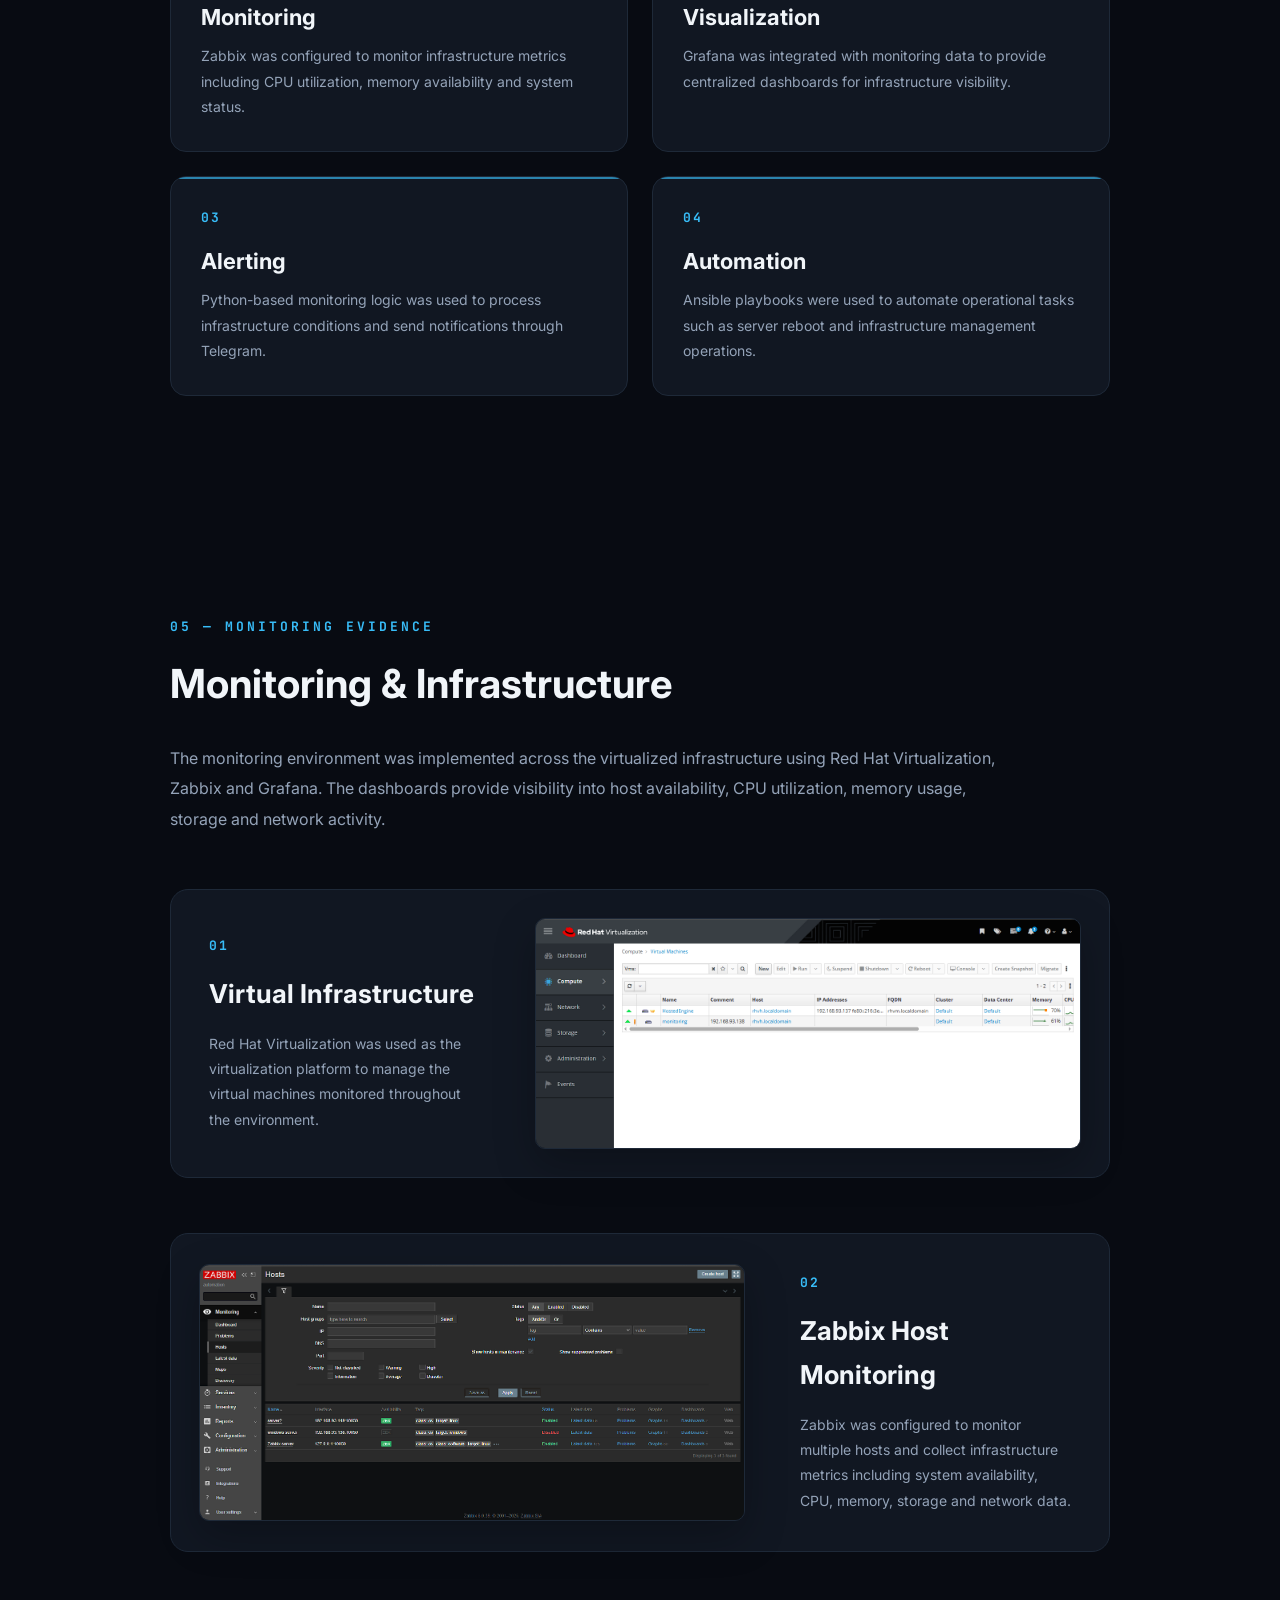
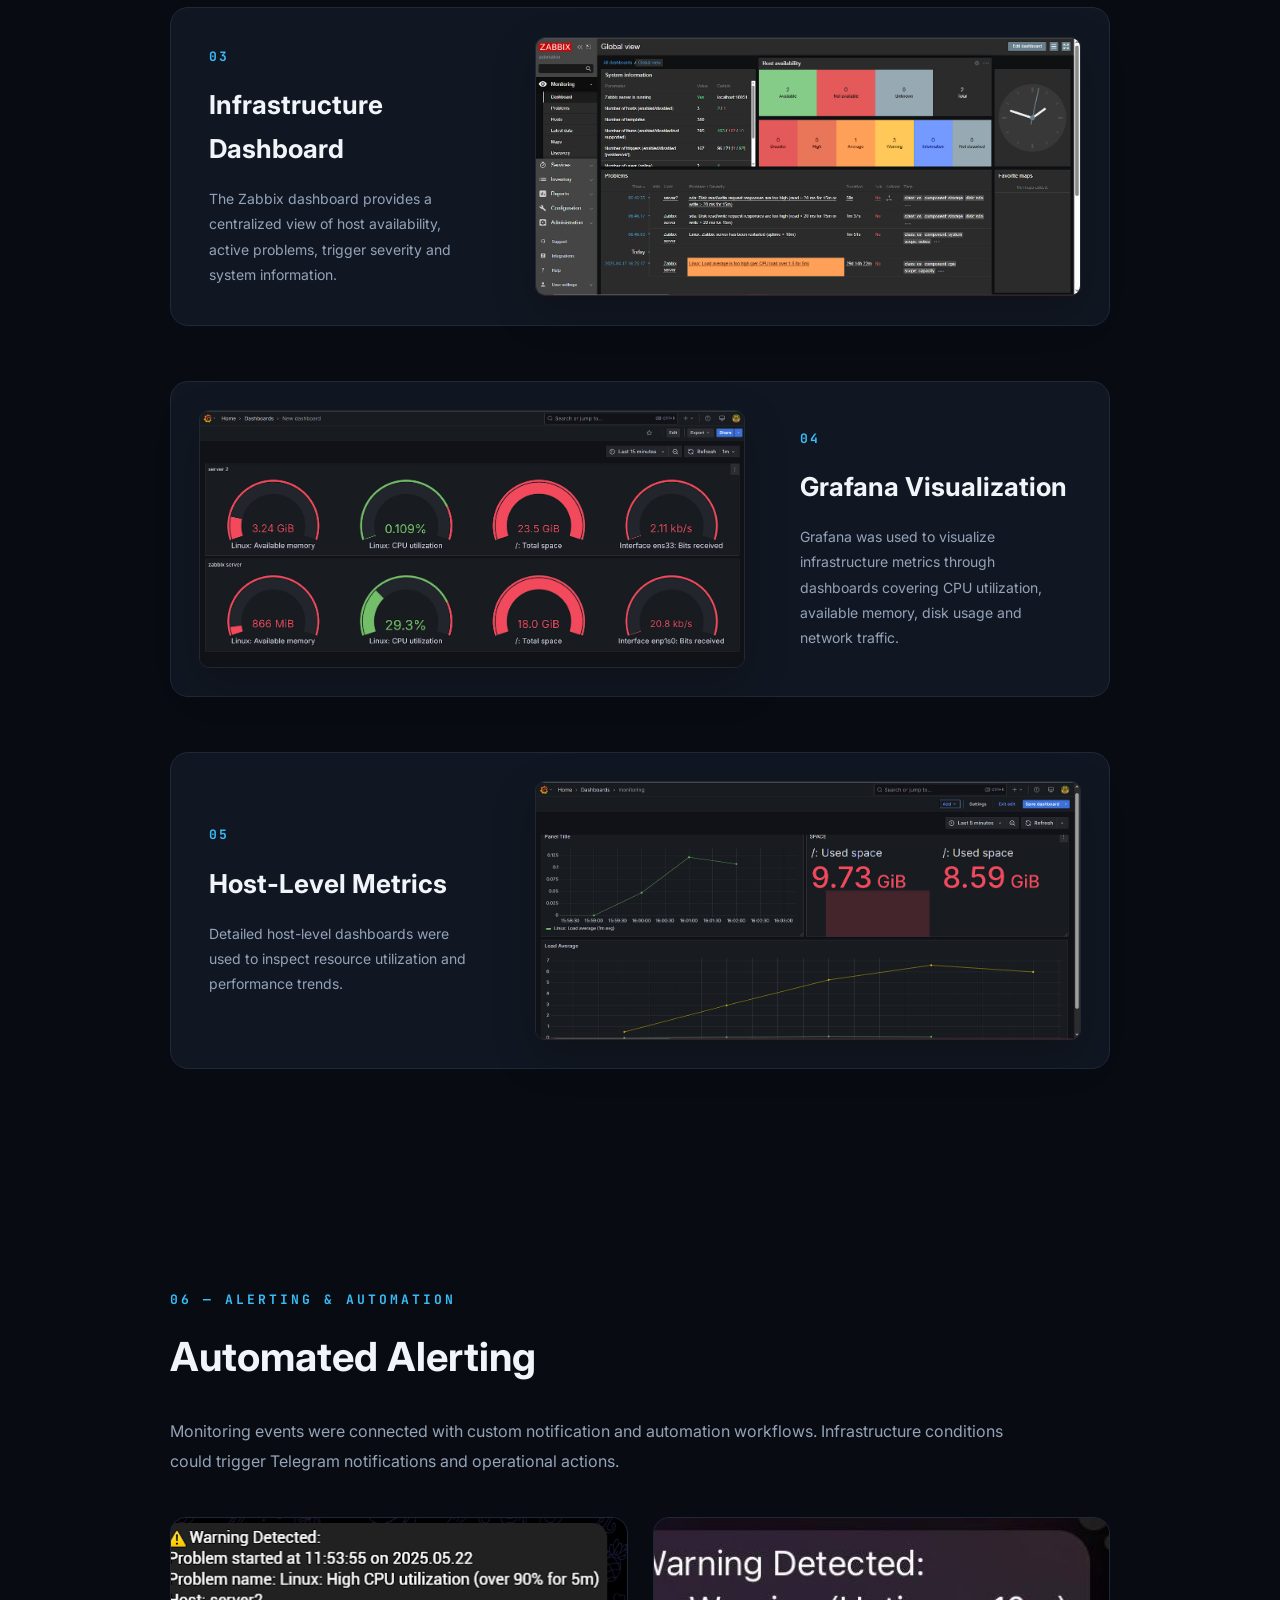
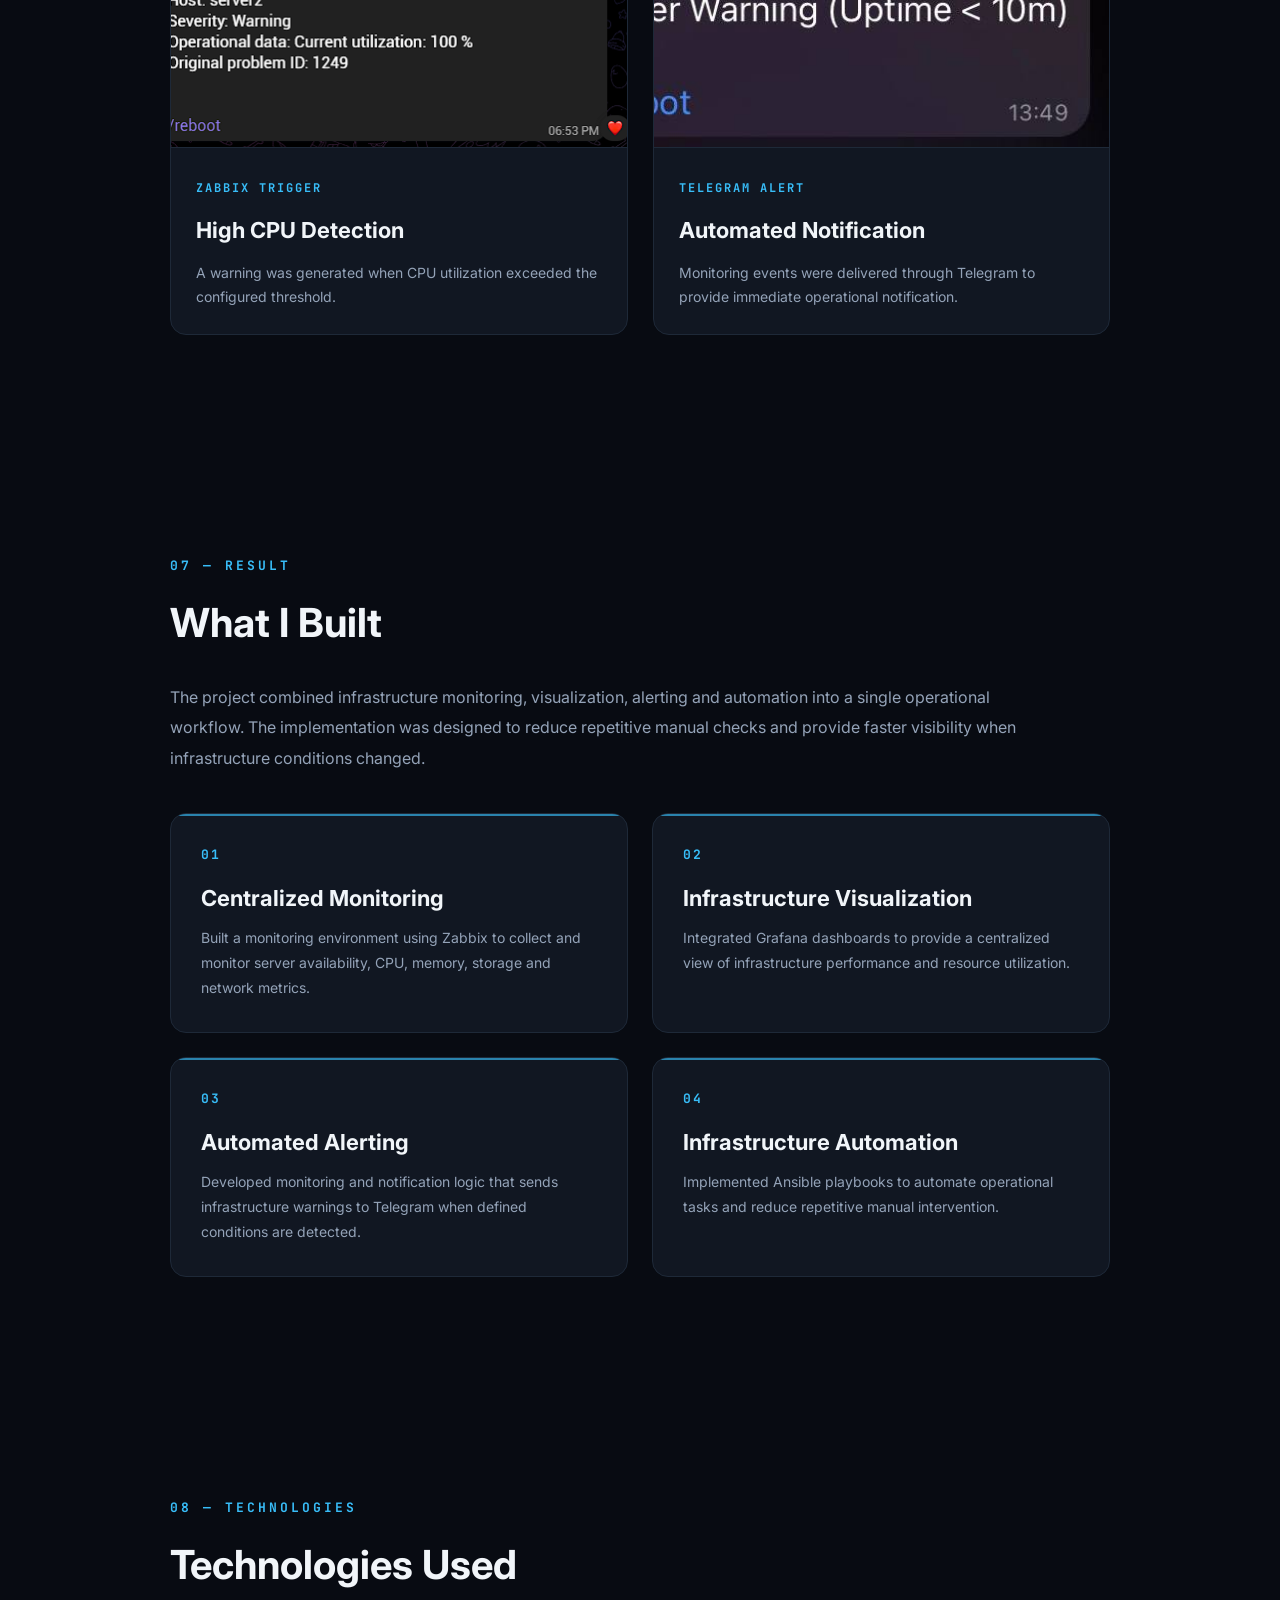
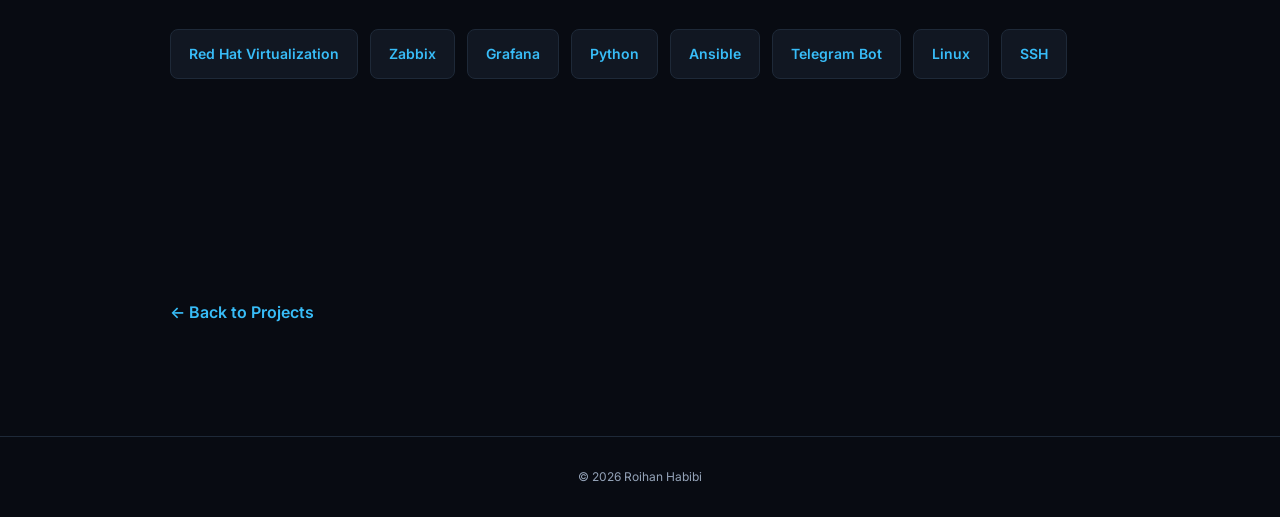
==== commit da3ccf4e: "Update portfolio projects" ====
--- a/projects/infrastructure-monitoring.html
+++ b/projects/infrastructure-monitoring.html
@@ -1214,15 +1214,11 @@
 
 function toggleRHV() {
 
-    const details =
-        document.getElementById("rhvDetails");
-
-    const rhv =
-        document.querySelector(".infra-rhv");
-
-    details.classList.toggle("active");
-
-    rhv.classList.toggle("rhv-active");
+    const rhv = document.querySelector(".infra-rhv");
+
+    if (!rhv) return;
+
+    rhv.classList.toggle("rhv-open");
 
 }
 
--- a/style.css
+++ b/style.css
@@ -2527,3 +2527,217 @@
 .infra-node {
     z-index: 3;
 }
+
+/* =========================================
+   RHV INTERACTIVE PANEL — FINAL
+========================================= */
+
+.infra-rhv.rhv-clickable {
+    cursor: pointer;
+    z-index: 20;
+}
+
+/* RHV saat aktif */
+.infra-rhv.rhv-open {
+    border-color: #22d3ee;
+    box-shadow:
+        0 0 0 1px rgba(34, 211, 238, 0.15),
+        0 15px 40px rgba(0, 0, 0, 0.4),
+        0 0 30px rgba(34, 211, 238, 0.08);
+}
+
+/* Hint */
+.rhv-click-hint {
+    margin-top: 12px;
+    color: #22d3ee;
+    font-family: "JetBrains Mono", monospace;
+    font-size: 9px;
+    font-weight: 700;
+    letter-spacing: 1.5px;
+}
+
+/* =========================================
+   RHV POPUP
+========================================= */
+
+.rhv-expand-panel {
+    position: fixed;
+
+    top: 50%;
+    left: 50%;
+
+    width: 520px;
+    max-width: calc(100vw - 40px);
+
+    padding: 28px;
+
+    background:
+        linear-gradient(
+            145deg,
+            #111827,
+            #080d18
+        );
+
+    border: 1px solid #22d3ee;
+    border-radius: 16px;
+
+    box-shadow:
+        0 30px 80px rgba(0, 0, 0, 0.65),
+        0 0 40px rgba(34, 211, 238, 0.08);
+
+    transform:
+        translate(-50%, -50%)
+        scale(0.96);
+
+    opacity: 0;
+    visibility: hidden;
+    pointer-events: none;
+
+    transition:
+        opacity 0.25s ease,
+        transform 0.25s ease,
+        visibility 0.25s ease;
+
+    z-index: 9999;
+
+    box-sizing: border-box;
+}
+
+/* Saat RHV dibuka */
+.infra-rhv.rhv-open .rhv-expand-panel {
+    opacity: 1;
+    visibility: visible;
+    pointer-events: auto;
+
+    transform:
+        translate(-50%, -50%)
+        scale(1);
+}
+
+/* =========================================
+   PANEL TITLE
+========================================= */
+
+.rhv-expand-title {
+    margin-bottom: 20px;
+
+    color: #22d3ee;
+
+    font-family: "JetBrains Mono", monospace;
+    font-size: 11px;
+    font-weight: 700;
+
+    letter-spacing: 2px;
+
+    padding-bottom: 14px;
+
+    border-bottom: 1px solid #1e293b;
+}
+
+/* =========================================
+   COMPONENT ITEMS
+========================================= */
+
+.rhv-expand-item {
+    display: flex;
+    align-items: center;
+    gap: 16px;
+
+    padding: 16px;
+
+    margin-bottom: 10px;
+
+    background: #0b1120;
+
+    border: 1px solid #1e293b;
+    border-radius: 10px;
+
+    transition:
+        border-color 0.2s ease,
+        transform 0.2s ease,
+        background 0.2s ease;
+}
+
+.rhv-expand-item:last-child {
+    margin-bottom: 0;
+}
+
+.rhv-expand-item:hover {
+    border-color: #22d3ee;
+
+    background: #0f172a;
+
+    transform: translateX(4px);
+}
+
+/* Number */
+.rhv-expand-item span {
+    width: 34px;
+    height: 34px;
+
+    display: flex;
+    align-items: center;
+    justify-content: center;
+
+    flex-shrink: 0;
+
+    background: #111827;
+
+    border: 1px solid #334155;
+    border-radius: 8px;
+
+    color: #22d3ee;
+
+    font-family: "JetBrains Mono", monospace;
+    font-size: 10px;
+    font-weight: 700;
+}
+
+/* Text */
+.rhv-expand-item strong {
+    color: #f8fafc;
+
+    font-size: 14px;
+    font-weight: 600;
+}
+
+/* =========================================
+   BACKDROP
+========================================= */
+
+.rhv-expand-panel::before {
+    content: "";
+
+    position: fixed;
+
+    top: 50%;
+    left: 50%;
+
+    width: 100vw;
+    height: 100vh;
+
+    transform: translate(-50%, -50%);
+
+    background: rgba(2, 6, 23, 0.55);
+
+    z-index: -1;
+
+    pointer-events: none;
+}
+
+/* =========================================
+   MOBILE
+========================================= */
+
+@media (max-width: 600px) {
+
+    .rhv-expand-panel {
+        width: calc(100vw - 30px);
+        padding: 20px;
+    }
+
+    .rhv-expand-item {
+        padding: 13px;
+    }
+
+}
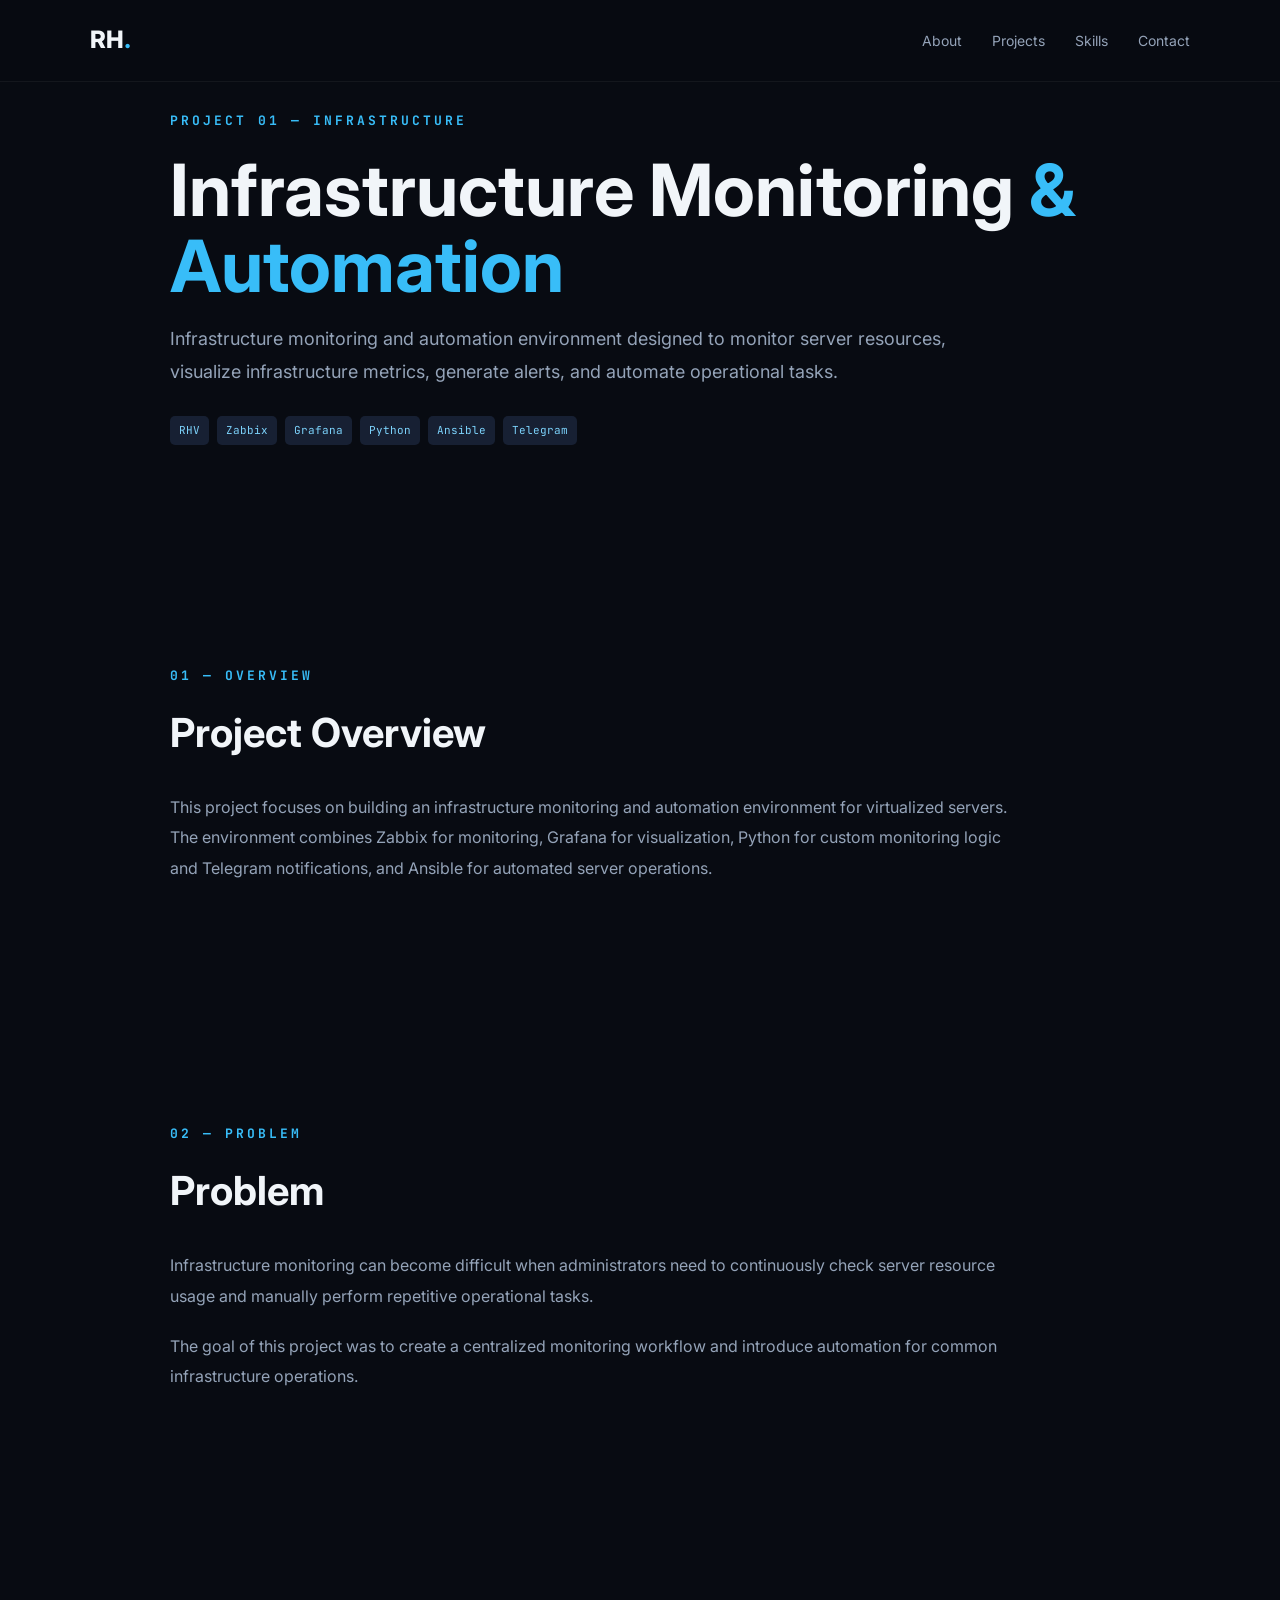
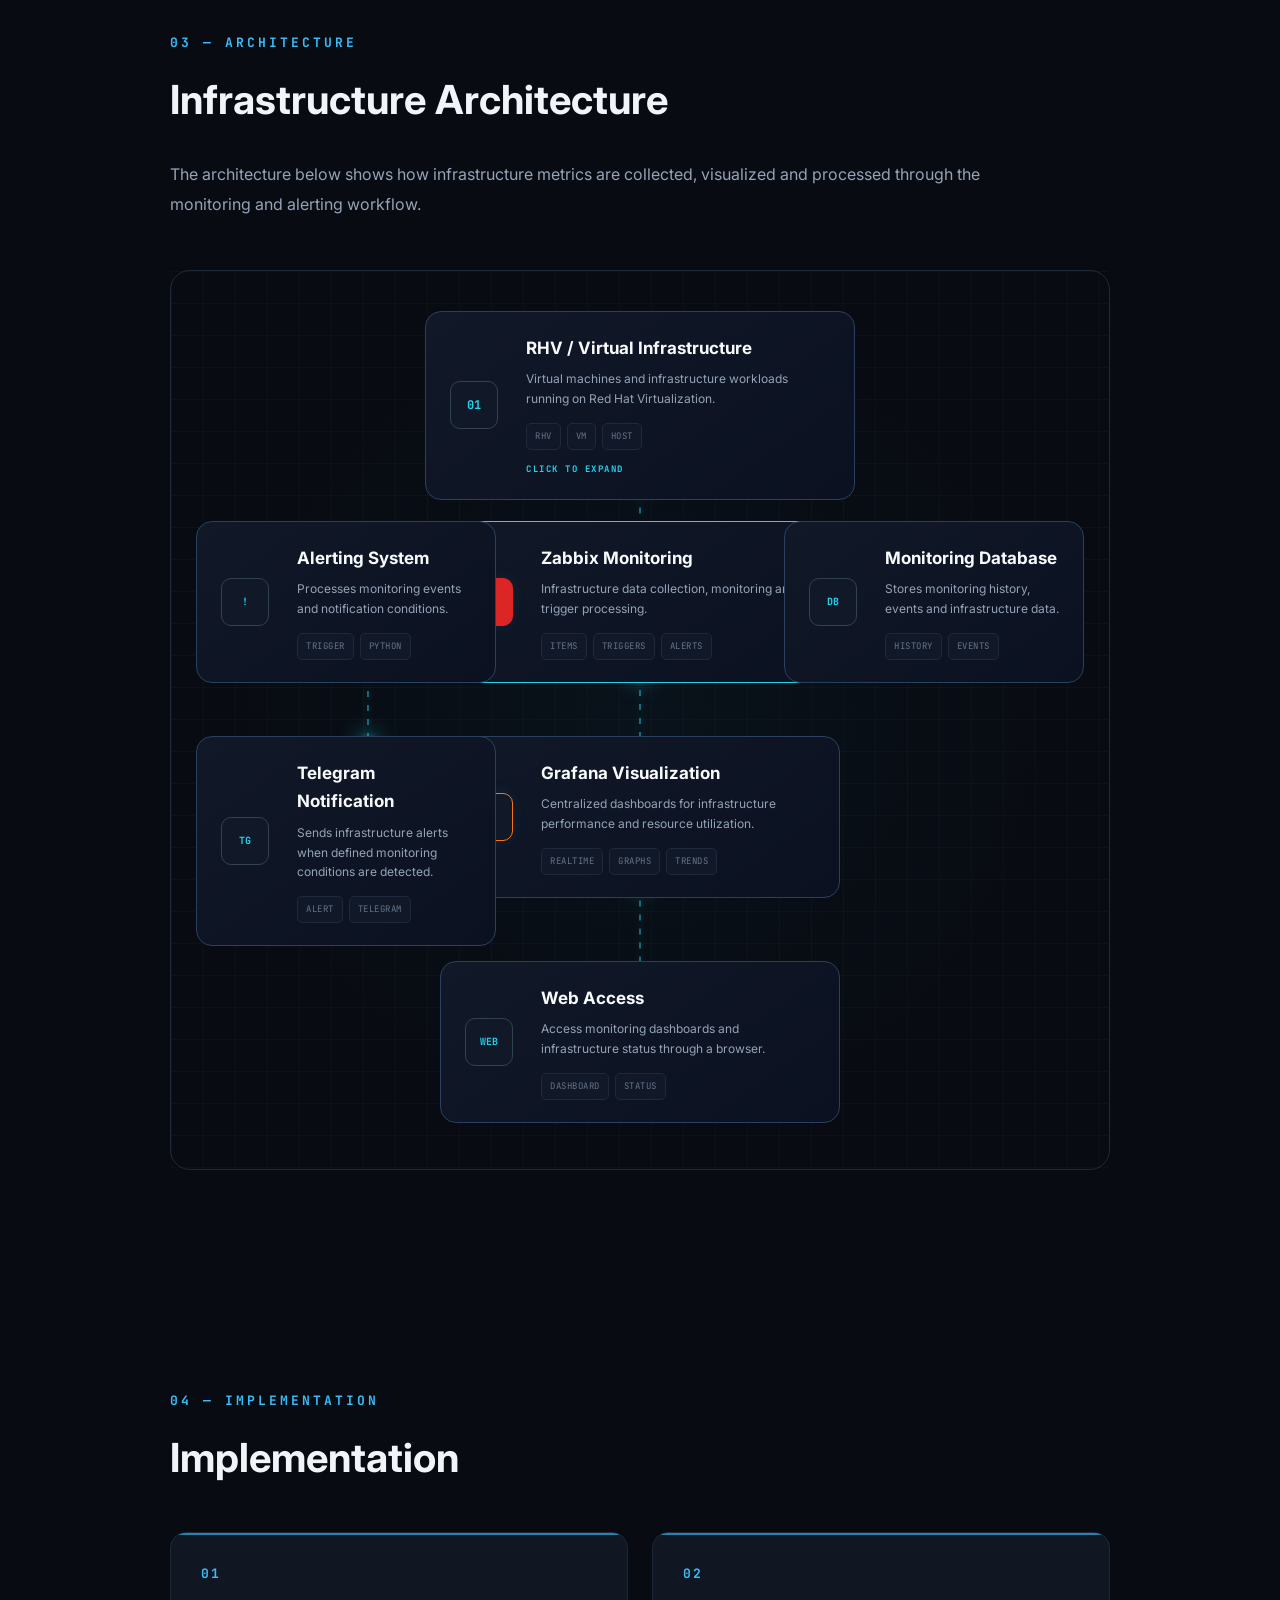
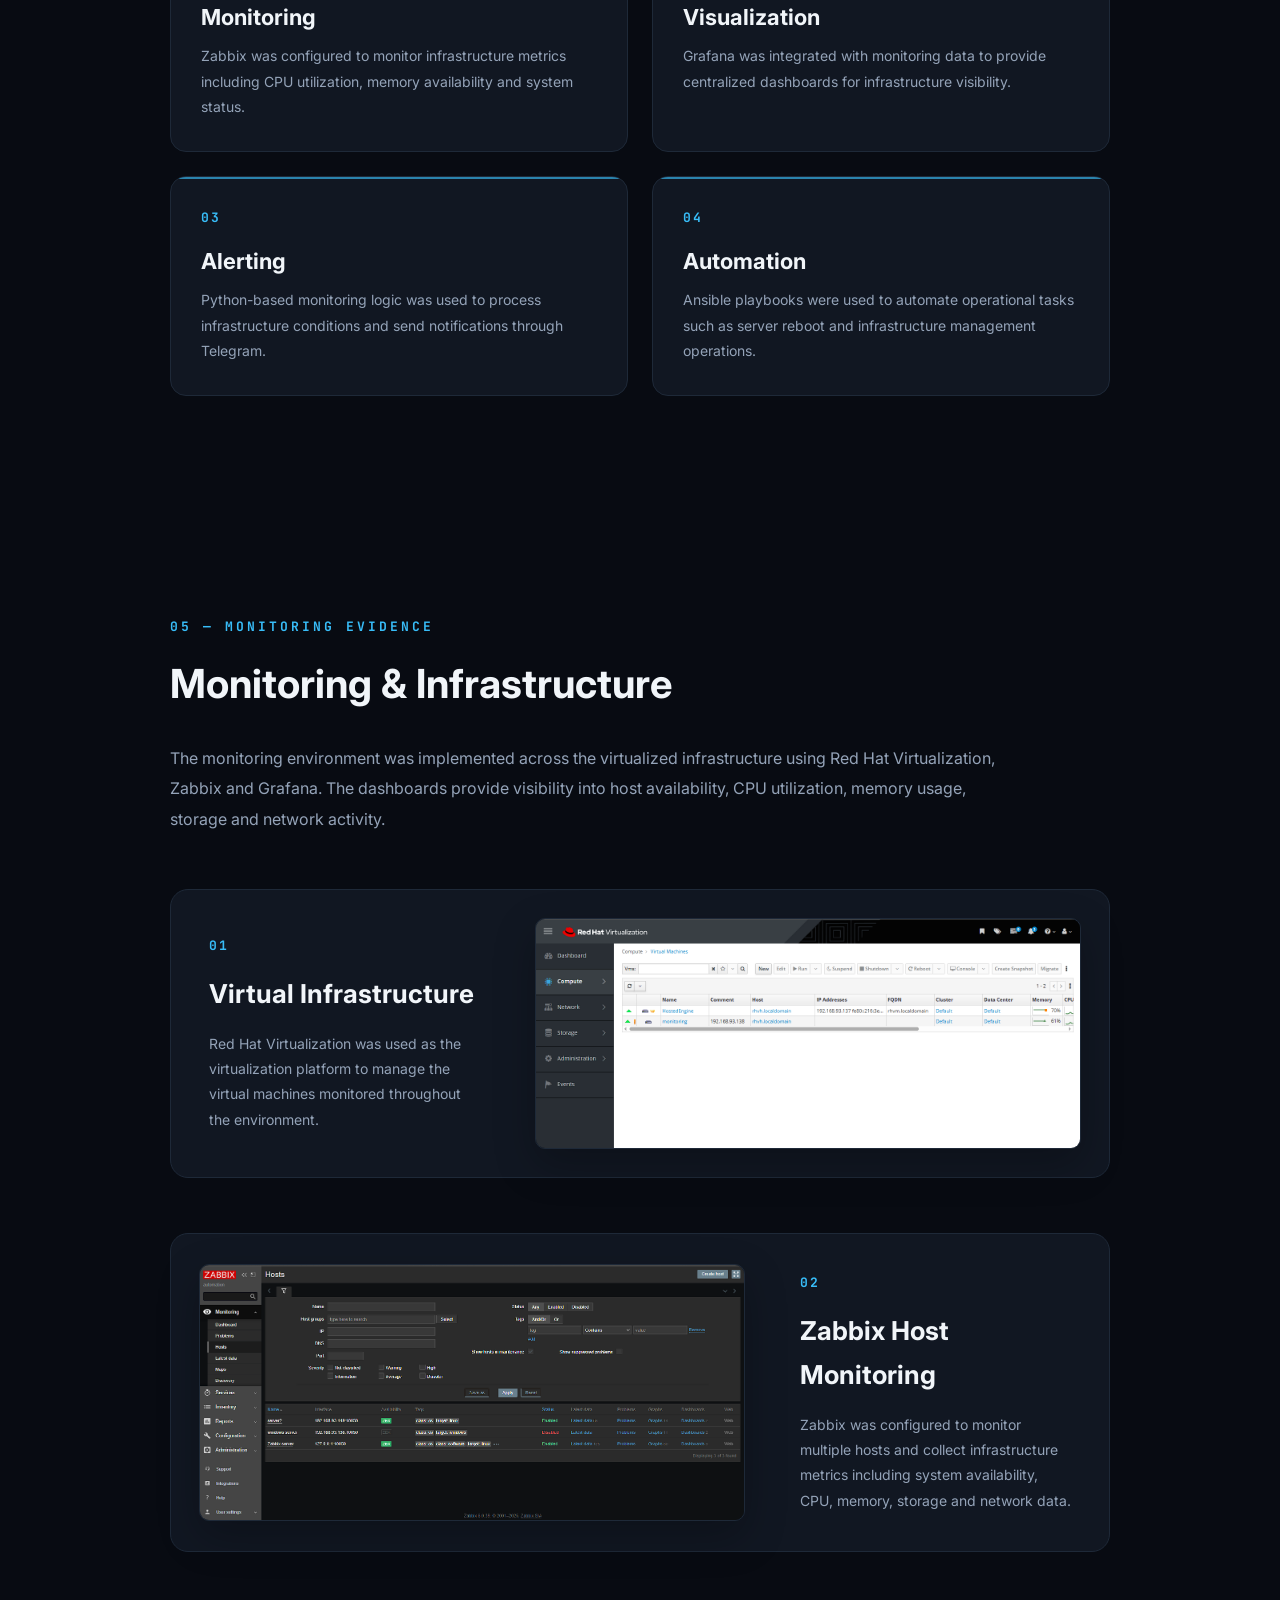
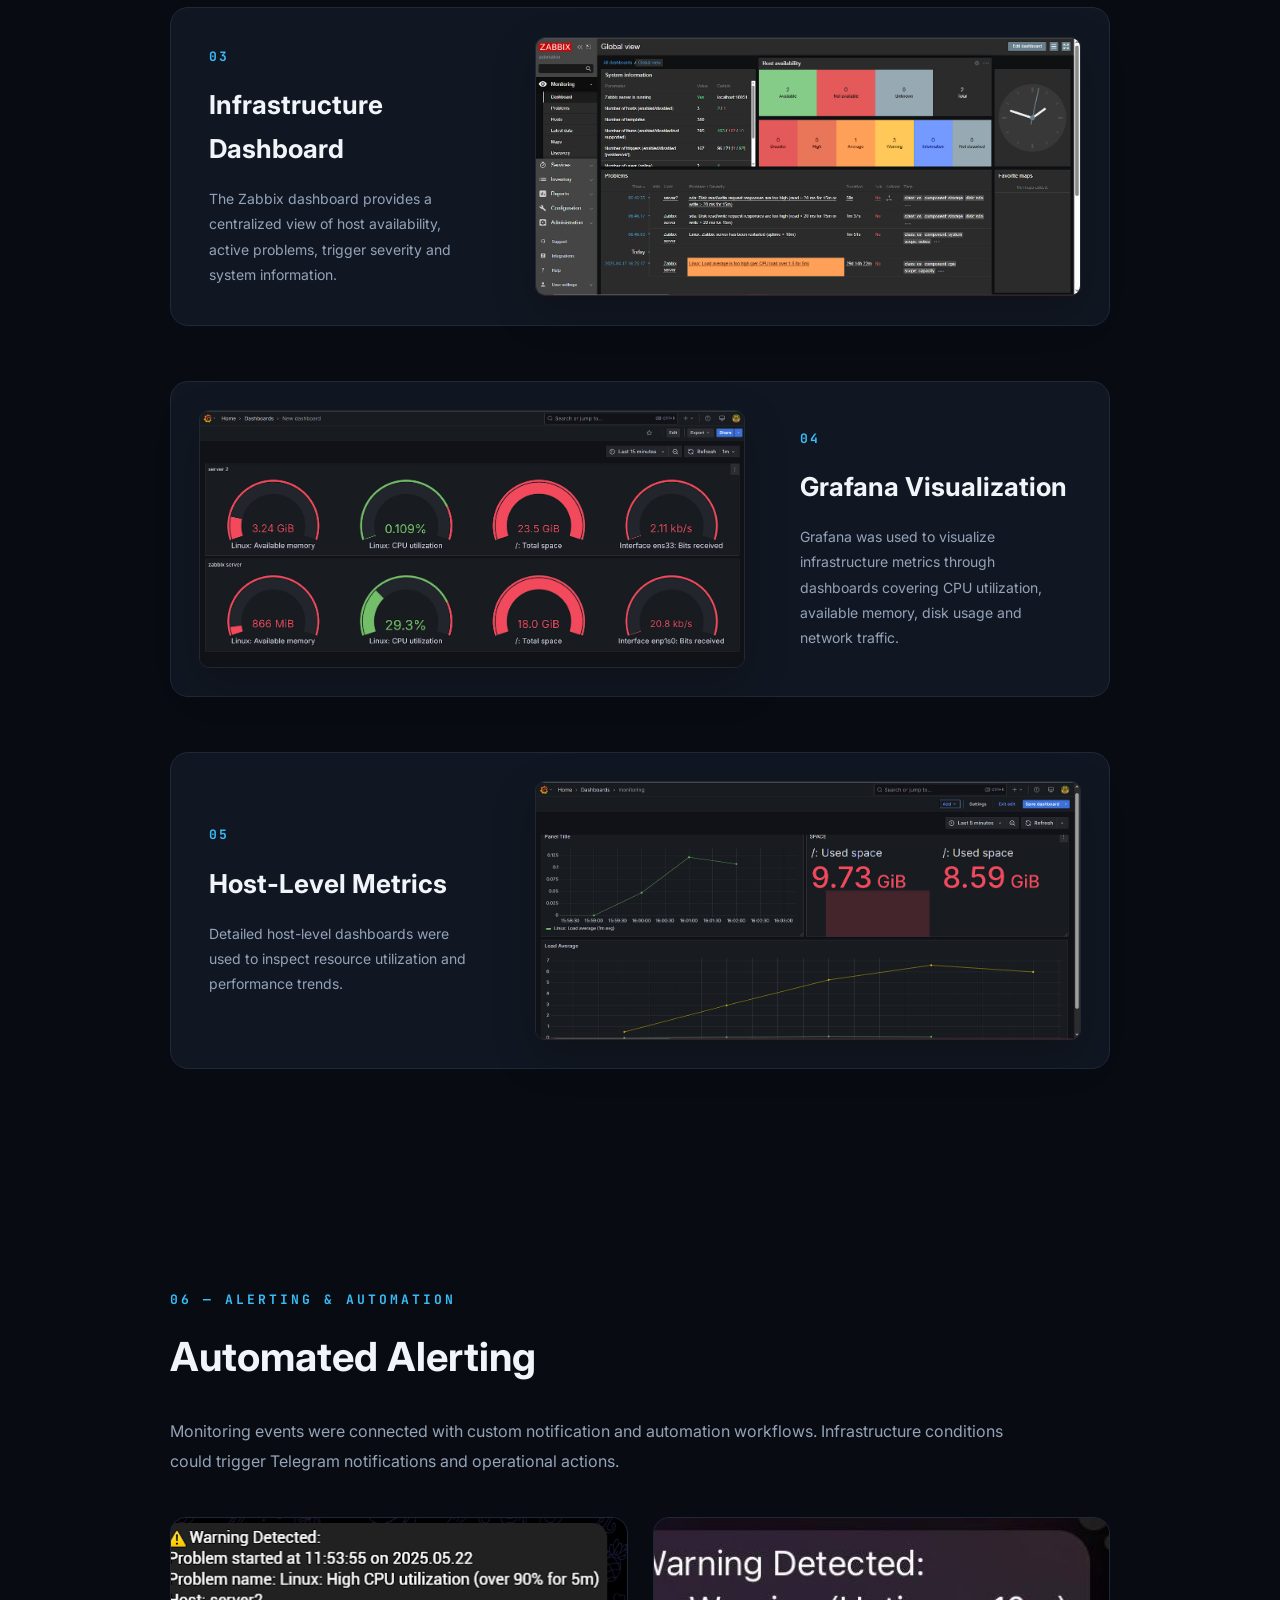
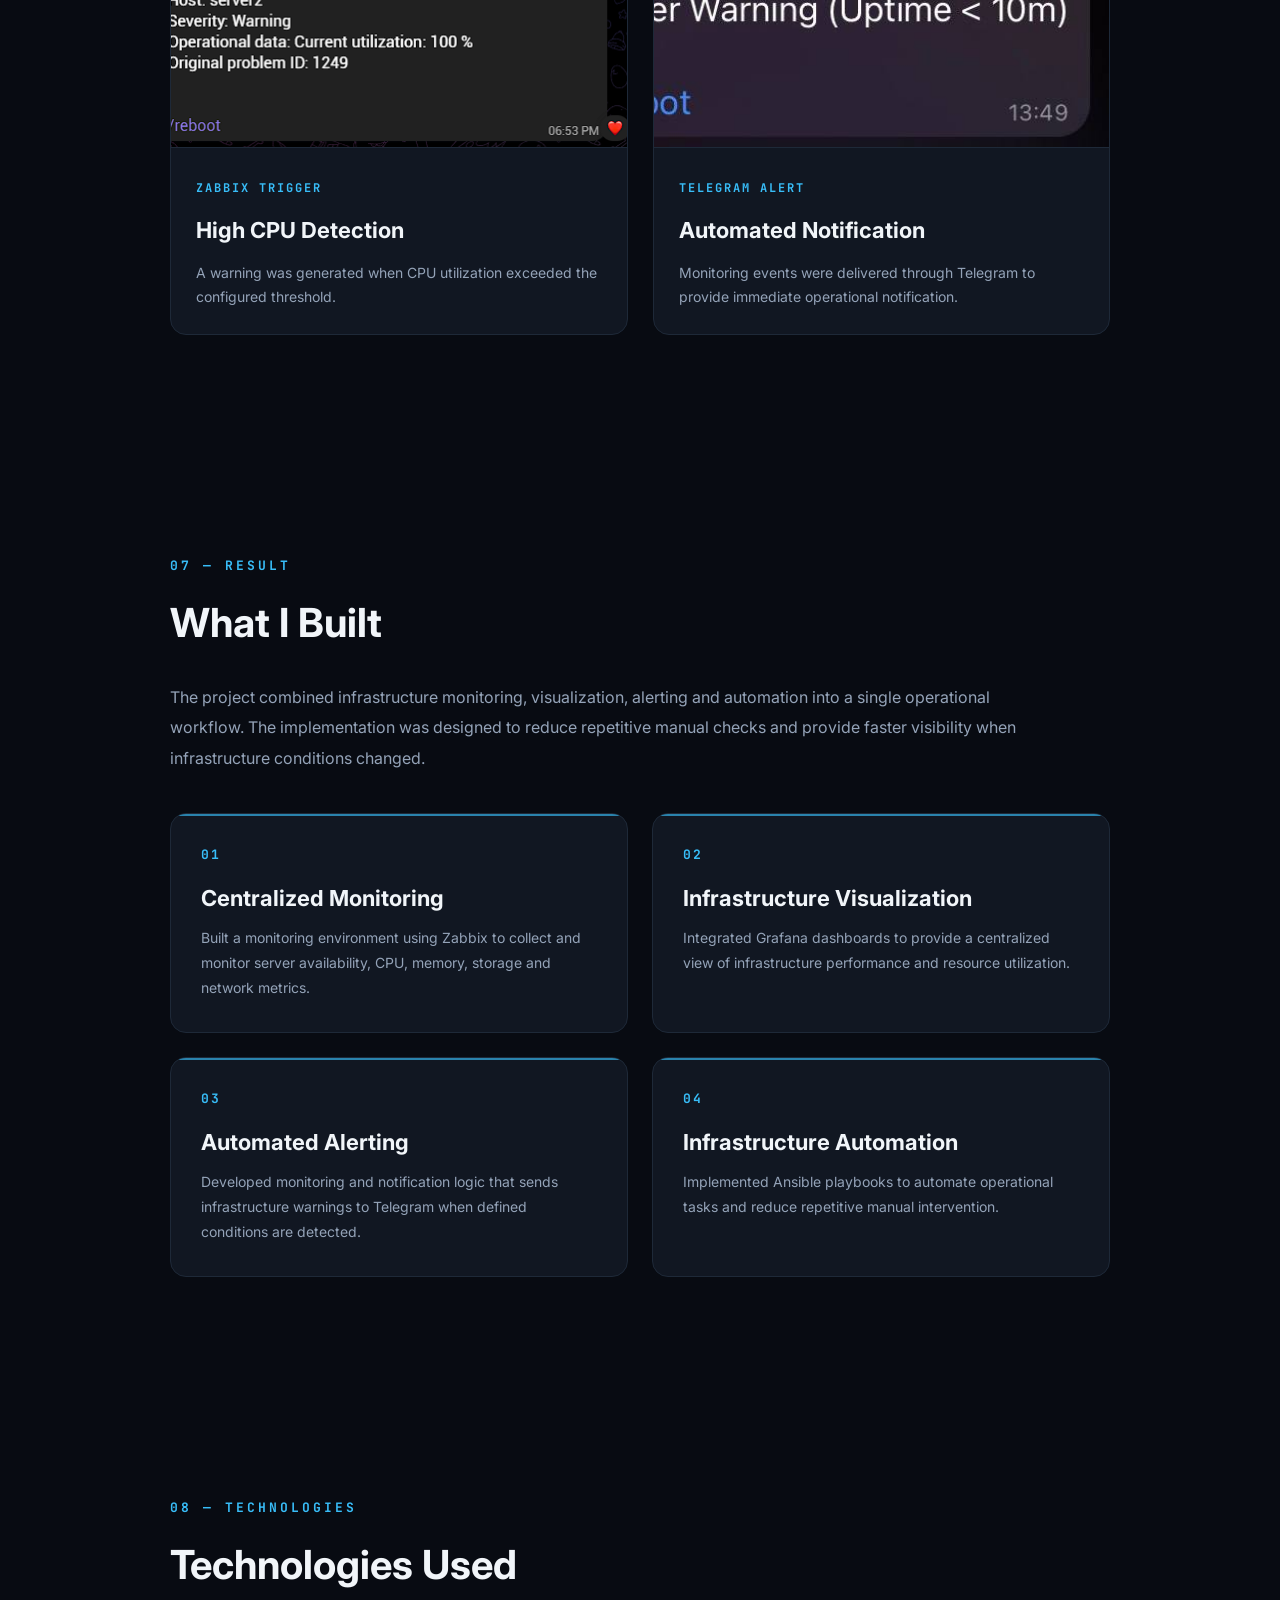
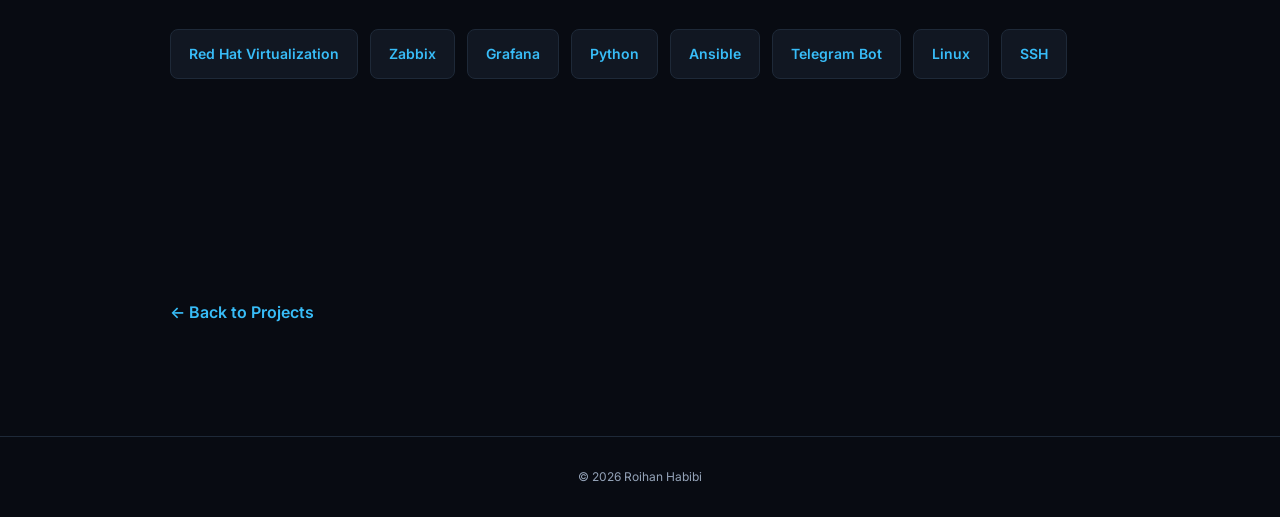
==== commit 2d68afc5: "Update portfolio projects" ====
--- a/projects/infrastructure-monitoring.html
+++ b/projects/infrastructure-monitoring.html
@@ -347,33 +347,42 @@
                 </div>
 
             </div>
-
-
-            <!-- RHV EXPAND PANEL -->
-
-            <div class="rhv-expand-panel">
-
-                <div class="rhv-expand-title">
-                    RHV COMPONENTS
+            <!-- RHV DETAIL PANEL -->
+            <div class="rhv-detail-panel">
+
+                <div class="rhv-detail-header">
+                    <span>RHV COMPONENTS</span>
+                    <button type="button" onclick="toggleRHV()">×</button>
                 </div>
 
-                <div class="rhv-expand-item">
-                    <span>01</span>
-                    <strong>RHV Host</strong>
+                <div class="rhv-detail-grid">
+
+                    <div class="rhv-detail-item">
+                        <span>01</span>
+                        <div>
+                            <strong>RHV Host</strong>
+                            <p>Physical virtualization host.</p>
+                        </div>
+                    </div>
+
+                    <div class="rhv-detail-item">
+                        <span>02</span>
+                        <div>
+                            <strong>Virtual Machines</strong>
+                            <p>Virtual workloads running on RHV.</p>
+                        </div>
+                    </div>
+
+                    <div class="rhv-detail-item">
+                        <span>03</span>
+                        <div>
+                            <strong>RHV Manager</strong>
+                            <p>Central management for the RHV environment.</p>
+                        </div>
+                    </div>
+
                 </div>
-
-                <div class="rhv-expand-item">
-                    <span>02</span>
-                    <strong>Virtual Machines</strong>
-                </div>
-
-                <div class="rhv-expand-item">
-                    <span>03</span>
-                    <strong>RHV Manager</strong>
-                </div>
-
-            </div>
-
+            </div>
         </div>
 
         <!-- =========================
@@ -1214,11 +1223,12 @@
 
 function toggleRHV() {
 
-    const rhv = document.querySelector(".infra-rhv");
-
-    if (!rhv) return;
-
-    rhv.classList.toggle("rhv-open");
+    const topology =
+        document.querySelector(".infra-topology");
+
+    if (!topology) return;
+
+    topology.classList.toggle("rhv-open");
 
 }
 
--- a/style.css
+++ b/style.css
@@ -2529,47 +2529,52 @@
 }
 
 /* =========================================
-   RHV INTERACTIVE PANEL — FINAL
+   RHV EXPAND PANEL — FINAL FIX
 ========================================= */
 
 .infra-rhv.rhv-clickable {
     cursor: pointer;
-    z-index: 20;
-}
-
-/* RHV saat aktif */
+    z-index: 50;
+}
+
 .infra-rhv.rhv-open {
+    z-index: 999;
     border-color: #22d3ee;
+
     box-shadow:
         0 0 0 1px rgba(34, 211, 238, 0.15),
-        0 15px 40px rgba(0, 0, 0, 0.4),
-        0 0 30px rgba(34, 211, 238, 0.08);
-}
-
-/* Hint */
+        0 15px 40px rgba(0, 0, 0, 0.45),
+        0 0 30px rgba(34, 211, 238, 0.10);
+}
+
 .rhv-click-hint {
     margin-top: 12px;
+
     color: #22d3ee;
+
     font-family: "JetBrains Mono", monospace;
     font-size: 9px;
     font-weight: 700;
+
     letter-spacing: 1.5px;
 }
 
-/* =========================================
-   RHV POPUP
+
+/* =========================================
+   PANEL
 ========================================= */
 
 .rhv-expand-panel {
-    position: fixed;
-
-    top: 50%;
+    position: absolute;
+
+    top: calc(100% + 15px);
     left: 50%;
 
-    width: 520px;
-    max-width: calc(100vw - 40px);
-
-    padding: 28px;
+    width: 390px;
+
+    padding: 20px;
+
+    box-sizing: border-box;
 
     background:
         linear-gradient(
@@ -2579,15 +2584,15 @@
         );
 
     border: 1px solid #22d3ee;
-    border-radius: 16px;
+    border-radius: 14px;
 
     box-shadow:
-        0 30px 80px rgba(0, 0, 0, 0.65),
-        0 0 40px rgba(34, 211, 238, 0.08);
+        0 25px 60px rgba(0, 0, 0, 0.65),
+        0 0 30px rgba(34, 211, 238, 0.08);
 
     transform:
-        translate(-50%, -50%)
-        scale(0.96);
+        translateX(-50%)
+        translateY(-8px);
 
     opacity: 0;
     visibility: hidden;
@@ -2598,28 +2603,33 @@
         transform 0.25s ease,
         visibility 0.25s ease;
 
-    z-index: 9999;
-
-    box-sizing: border-box;
-}
-
-/* Saat RHV dibuka */
+    z-index: 99999;
+}
+
+
+/* OPEN */
+
 .infra-rhv.rhv-open .rhv-expand-panel {
     opacity: 1;
     visibility: visible;
     pointer-events: auto;
 
     transform:
-        translate(-50%, -50%)
-        scale(1);
-}
-
-/* =========================================
-   PANEL TITLE
+        translateX(-50%)
+        translateY(0);
+}
+
+
+/* =========================================
+   TITLE
 ========================================= */
 
 .rhv-expand-title {
-    margin-bottom: 20px;
+    margin-bottom: 15px;
+
+    padding-bottom: 12px;
+
+    border-bottom: 1px solid #1e293b;
 
     color: #22d3ee;
 
@@ -2628,29 +2638,27 @@
     font-weight: 700;
 
     letter-spacing: 2px;
-
-    padding-bottom: 14px;
-
-    border-bottom: 1px solid #1e293b;
-}
-
-/* =========================================
-   COMPONENT ITEMS
+}
+
+
+/* =========================================
+   ITEMS
 ========================================= */
 
 .rhv-expand-item {
     display: flex;
     align-items: center;
-    gap: 16px;
-
-    padding: 16px;
-
-    margin-bottom: 10px;
+
+    gap: 14px;
+
+    padding: 13px;
+
+    margin-bottom: 8px;
 
     background: #0b1120;
 
     border: 1px solid #1e293b;
-    border-radius: 10px;
+    border-radius: 9px;
 
     transition:
         border-color 0.2s ease,
@@ -2670,10 +2678,12 @@
     transform: translateX(4px);
 }
 
-/* Number */
+
+/* NUMBER */
+
 .rhv-expand-item span {
-    width: 34px;
-    height: 34px;
+    width: 32px;
+    height: 32px;
 
     display: flex;
     align-items: center;
@@ -2684,7 +2694,7 @@
     background: #111827;
 
     border: 1px solid #334155;
-    border-radius: 8px;
+    border-radius: 7px;
 
     color: #22d3ee;
 
@@ -2693,51 +2703,291 @@
     font-weight: 700;
 }
 
-/* Text */
+
+/* TEXT */
+
 .rhv-expand-item strong {
     color: #f8fafc;
 
+    font-size: 13px;
+    font-weight: 600;
+}
+
+
+/* =========================================
+   TOPOLOGY MUST ALLOW OVERLAY
+========================================= */
+
+.infra-topology {
+    overflow: visible;
+}
+
+
+/* =========================================
+   MOBILE
+========================================= */
+
+@media (max-width: 600px) {
+
+    .rhv-expand-panel {
+        width: 320px;
+        max-width: calc(100vw - 40px);
+    }
+
+}
+
+/* =========================================
+   RHV DETAIL PANEL — FINAL
+========================================= */
+
+.rhv-detail-panel {
+    position: absolute;
+
+    top: 225px;
+    left: 50%;
+
+    width: 760px;
+
+    transform:
+        translateX(-50%)
+        translateY(-15px);
+
+    padding: 22px;
+
+    box-sizing: border-box;
+
+    background:
+        linear-gradient(
+            145deg,
+            #111827,
+            #080d18
+        );
+
+    border: 1px solid #22d3ee;
+
+    border-radius: 16px;
+
+    box-shadow:
+        0 30px 70px rgba(0, 0, 0, 0.65),
+        0 0 35px rgba(34, 211, 238, 0.08);
+
+    opacity: 0;
+    visibility: hidden;
+    pointer-events: none;
+
+    transition:
+        opacity 0.25s ease,
+        transform 0.25s ease;
+
+    z-index: 1000;
+}
+
+
+/* OPEN */
+
+.infra-topology.rhv-open .rhv-detail-panel {
+
+    opacity: 1;
+    visibility: visible;
+    pointer-events: auto;
+
+    transform:
+        translateX(-50%)
+        translateY(0);
+}
+
+
+/* =========================================
+   HEADER
+========================================= */
+
+.rhv-detail-header {
+
+    display: flex;
+
+    align-items: center;
+    justify-content: space-between;
+
+    padding-bottom: 15px;
+
+    margin-bottom: 18px;
+
+    border-bottom: 1px solid #1e293b;
+}
+
+
+.rhv-detail-header span {
+
+    color: #22d3ee;
+
+    font-family:
+        "JetBrains Mono",
+        monospace;
+
+    font-size: 11px;
+
+    font-weight: 700;
+
+    letter-spacing: 2px;
+}
+
+
+.rhv-detail-header button {
+
+    width: 30px;
+    height: 30px;
+
+    display: flex;
+
+    align-items: center;
+    justify-content: center;
+
+    border: 1px solid #334155;
+
+    border-radius: 7px;
+
+    background: #0b1120;
+
+    color: #94a3b8;
+
+    font-size: 18px;
+
+    cursor: pointer;
+
+    transition: 0.2s ease;
+}
+
+
+.rhv-detail-header button:hover {
+
+    color: #22d3ee;
+
+    border-color: #22d3ee;
+
+    background: #111827;
+}
+
+
+/* =========================================
+   GRID
+========================================= */
+
+.rhv-detail-grid {
+
+    display: grid;
+
+    grid-template-columns:
+        repeat(3, 1fr);
+
+    gap: 15px;
+}
+
+
+/* =========================================
+   ITEM
+========================================= */
+
+.rhv-detail-item {
+
+    padding: 18px;
+
+    background: #0b1120;
+
+    border: 1px solid #1e293b;
+
+    border-radius: 12px;
+
+    transition:
+        border-color 0.2s ease,
+        transform 0.2s ease;
+}
+
+
+.rhv-detail-item:hover {
+
+    border-color: #22d3ee;
+
+    transform: translateY(-3px);
+}
+
+
+.rhv-detail-item > span {
+
+    display: block;
+
+    margin-bottom: 12px;
+
+    color: #22d3ee;
+
+    font-family:
+        "JetBrains Mono",
+        monospace;
+
+    font-size: 10px;
+
+    font-weight: 700;
+
+    letter-spacing: 1px;
+}
+
+
+.rhv-detail-item strong {
+
+    display: block;
+
+    margin-bottom: 7px;
+
+    color: #f8fafc;
+
     font-size: 14px;
-    font-weight: 600;
-}
-
-/* =========================================
-   BACKDROP
-========================================= */
-
-.rhv-expand-panel::before {
-    content: "";
-
-    position: fixed;
-
-    top: 50%;
-    left: 50%;
-
-    width: 100vw;
-    height: 100vh;
-
-    transform: translate(-50%, -50%);
-
-    background: rgba(2, 6, 23, 0.55);
-
-    z-index: -1;
-
-    pointer-events: none;
-}
+}
+
+
+.rhv-detail-item p {
+
+    margin: 0;
+
+    color: #64748b;
+
+    font-size: 11px;
+
+    line-height: 1.6;
+}
+
+
+/* =========================================
+   RHV ACTIVE
+========================================= */
+
+.infra-topology.rhv-open
+.infra-rhv {
+
+    border-color: #22d3ee;
+
+    box-shadow:
+        0 0 25px rgba(34, 211, 238, 0.12),
+        0 15px 40px rgba(0, 0, 0, 0.35);
+}
+
 
 /* =========================================
    MOBILE
 ========================================= */
 
-@media (max-width: 600px) {
-
-    .rhv-expand-panel {
-        width: calc(100vw - 30px);
-        padding: 20px;
-    }
-
-    .rhv-expand-item {
-        padding: 13px;
-    }
-
-}
+@media (max-width: 900px) {
+
+    .rhv-detail-panel {
+
+        width: calc(100% - 40px);
+
+        top: 225px;
+
+    }
+
+    .rhv-detail-grid {
+
+        grid-template-columns: 1fr;
+
+    }
+
+}
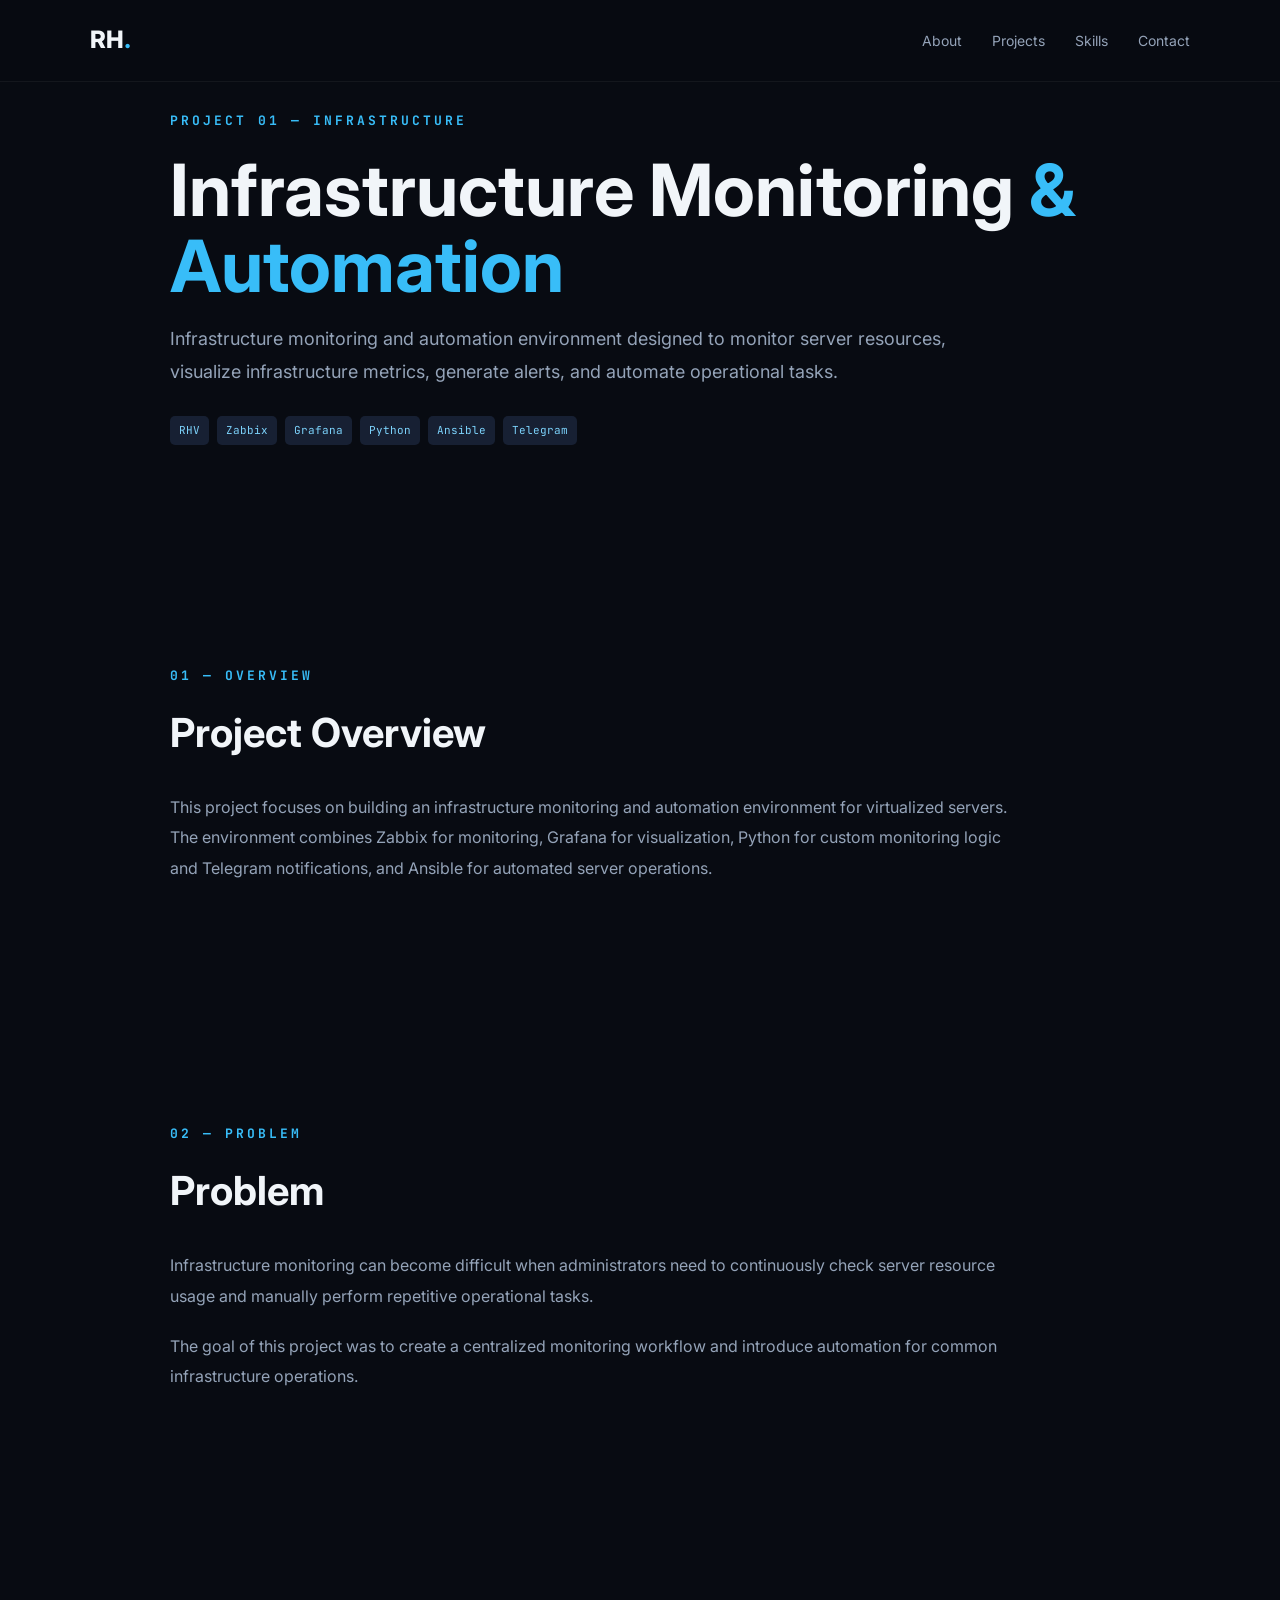
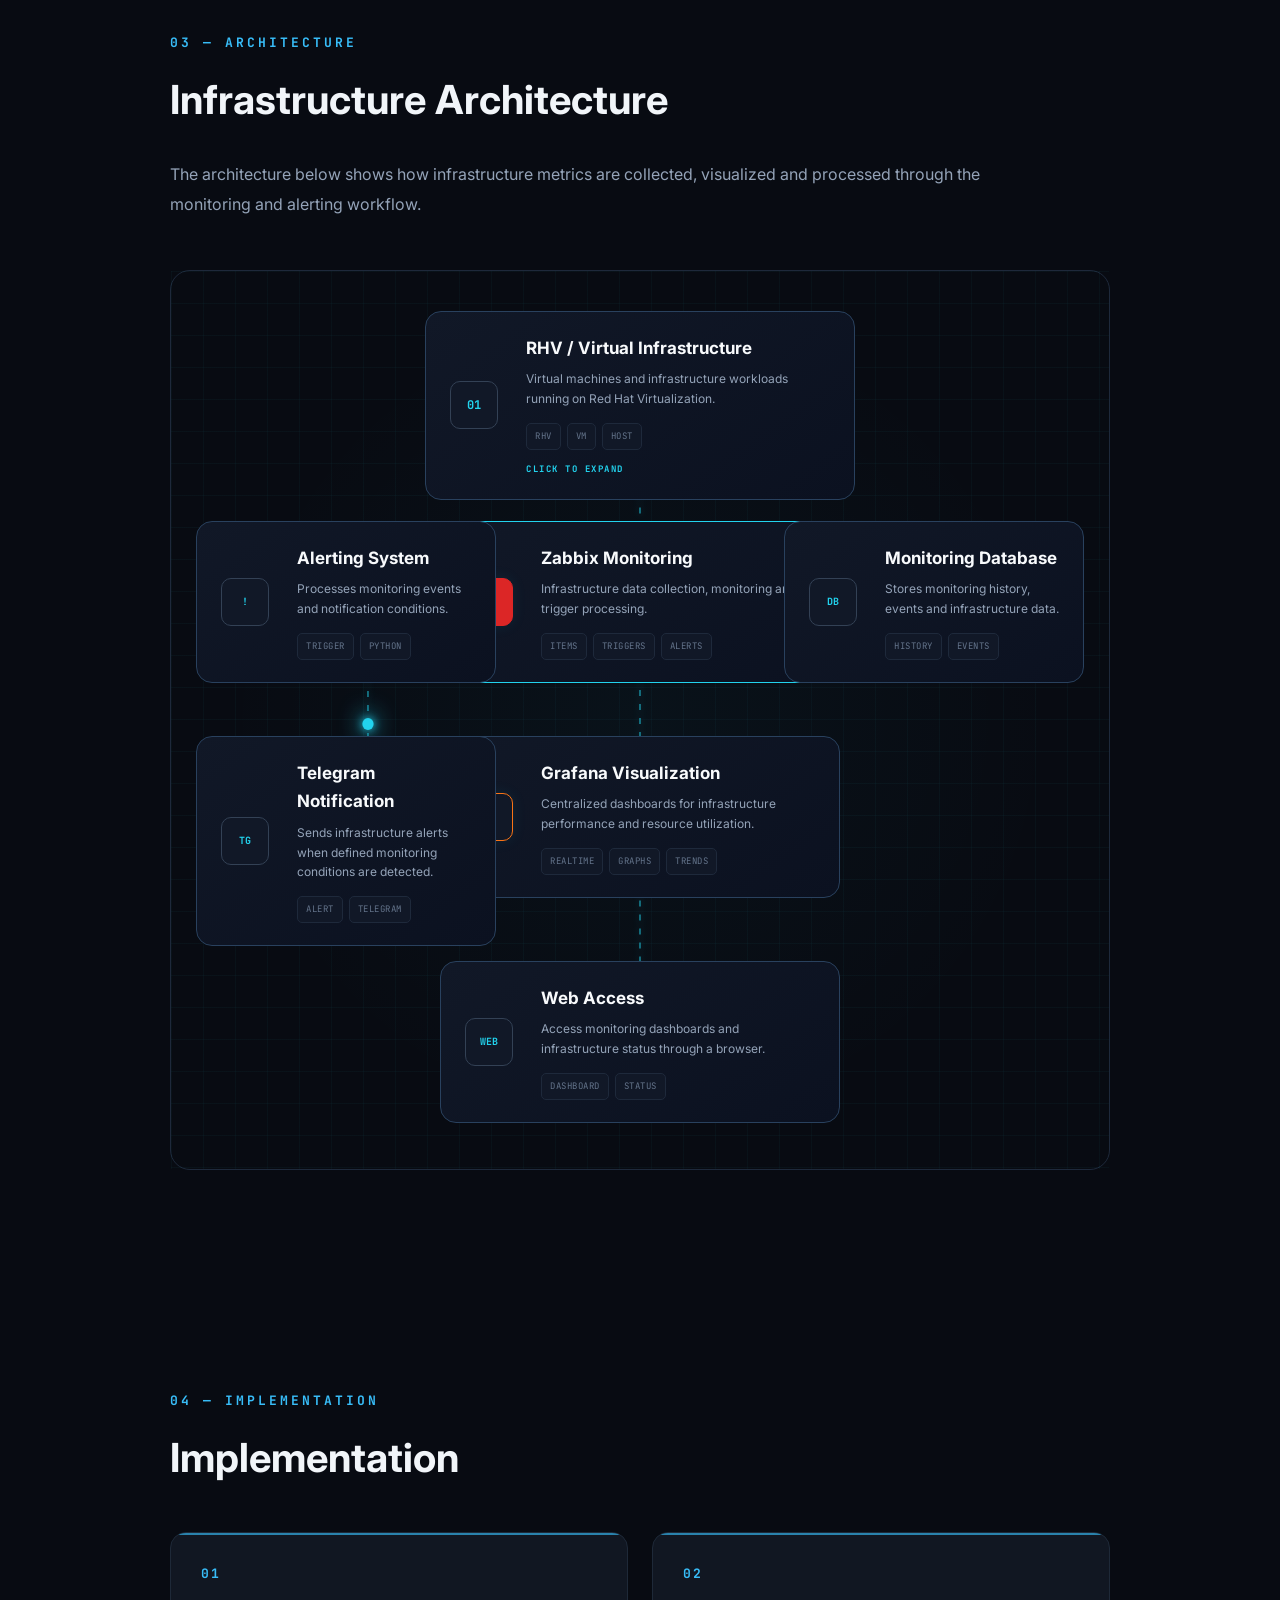
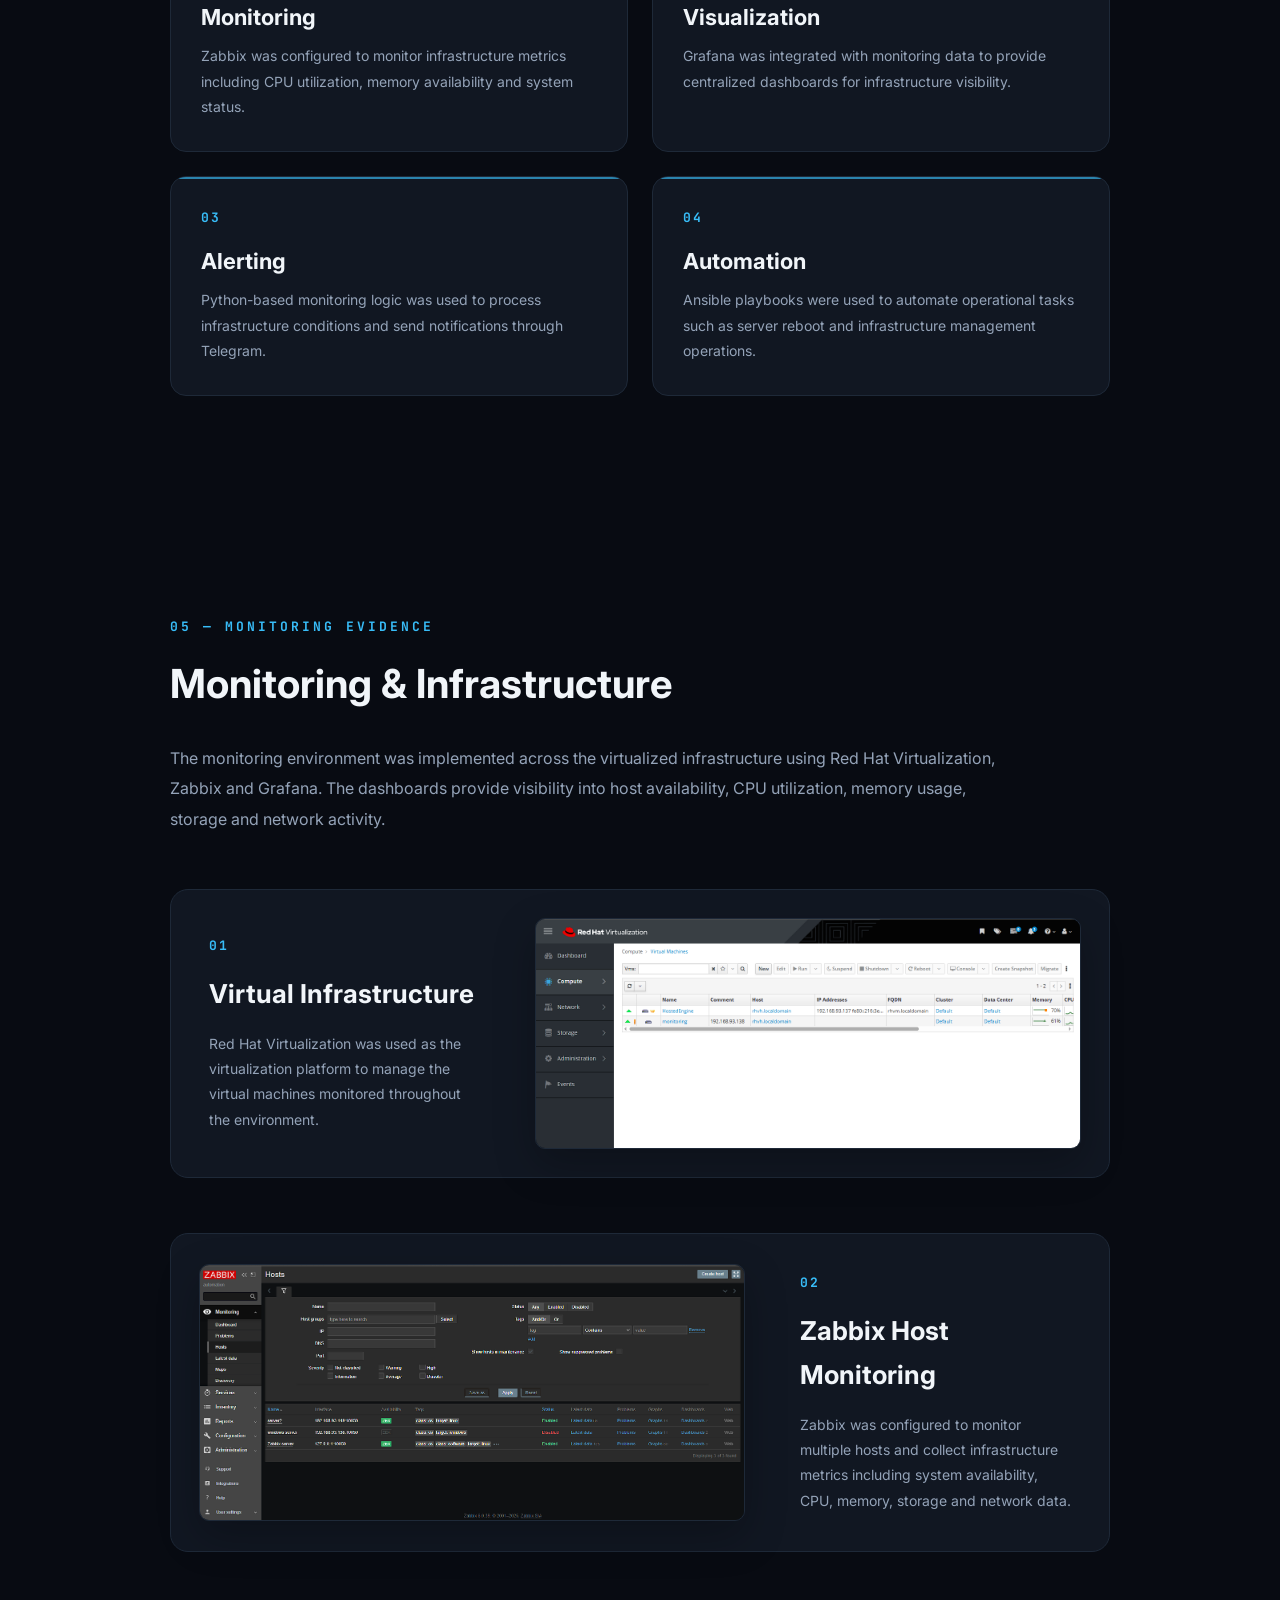
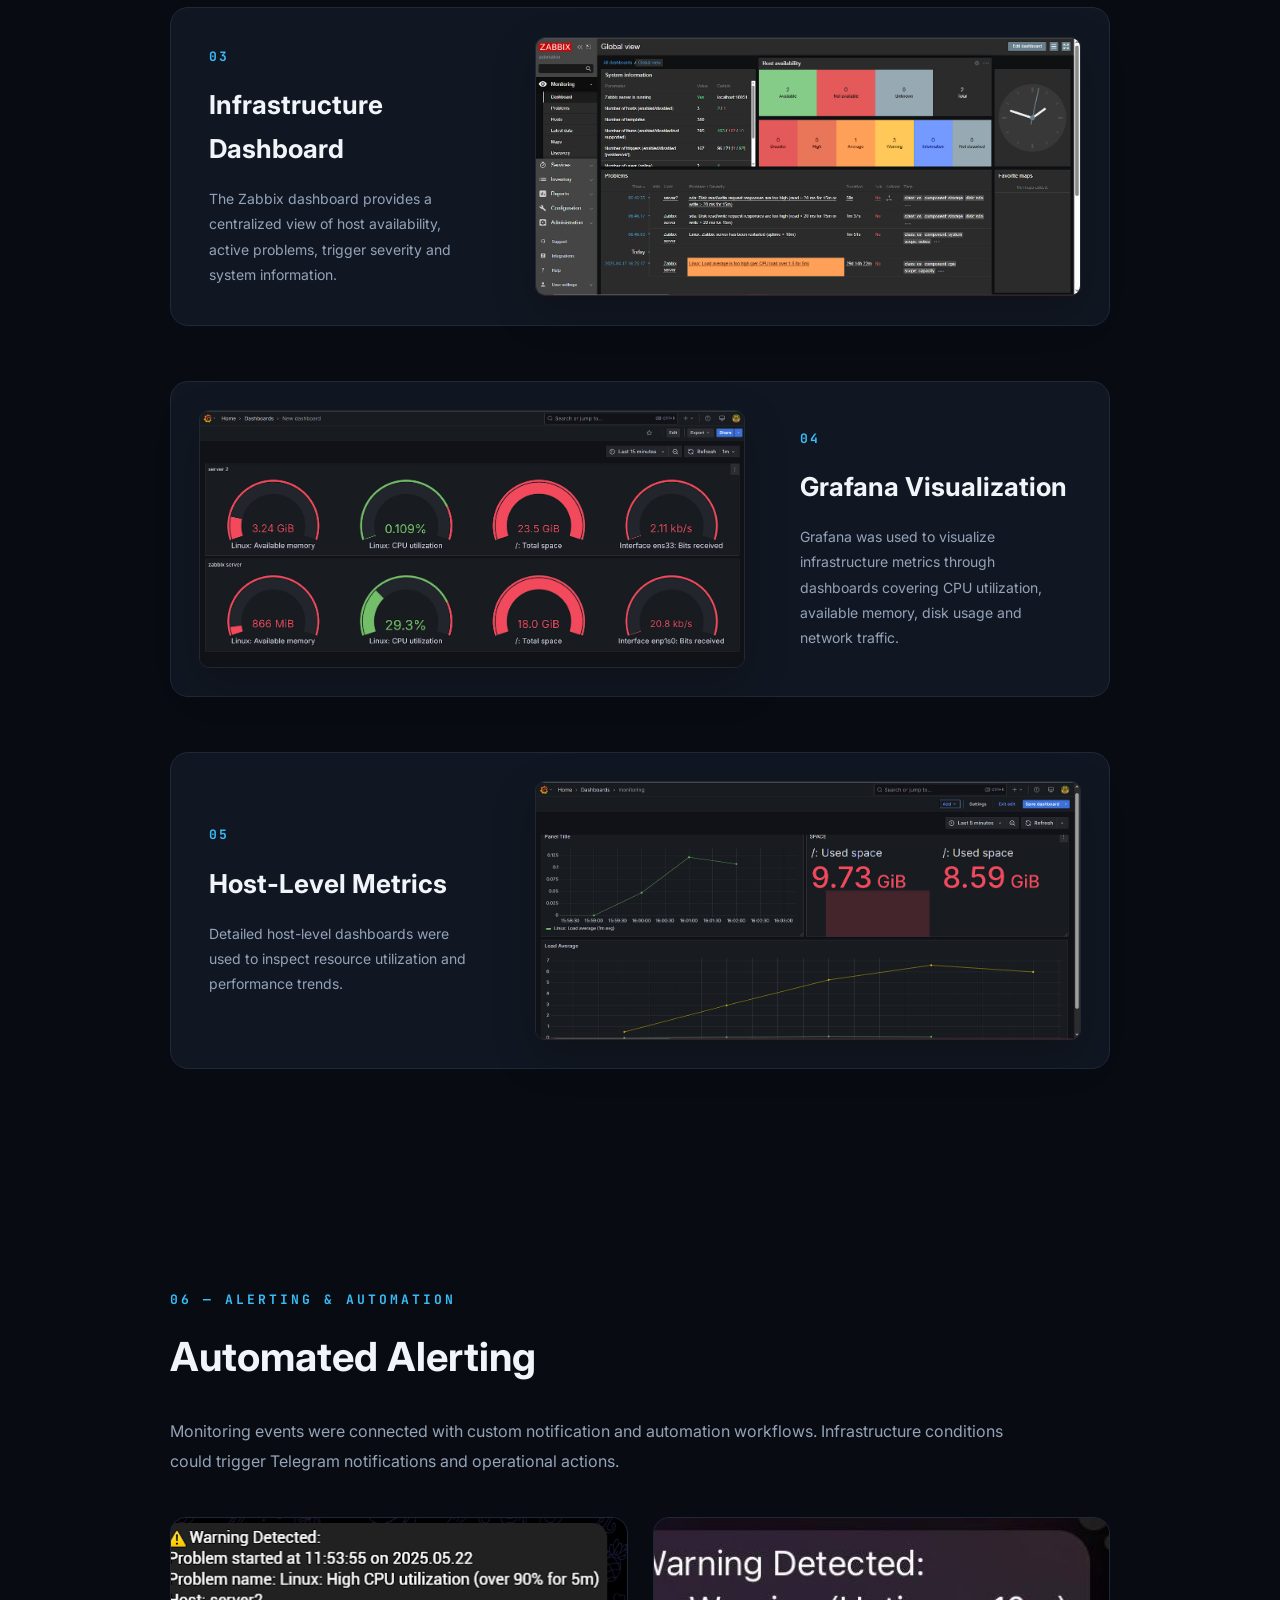
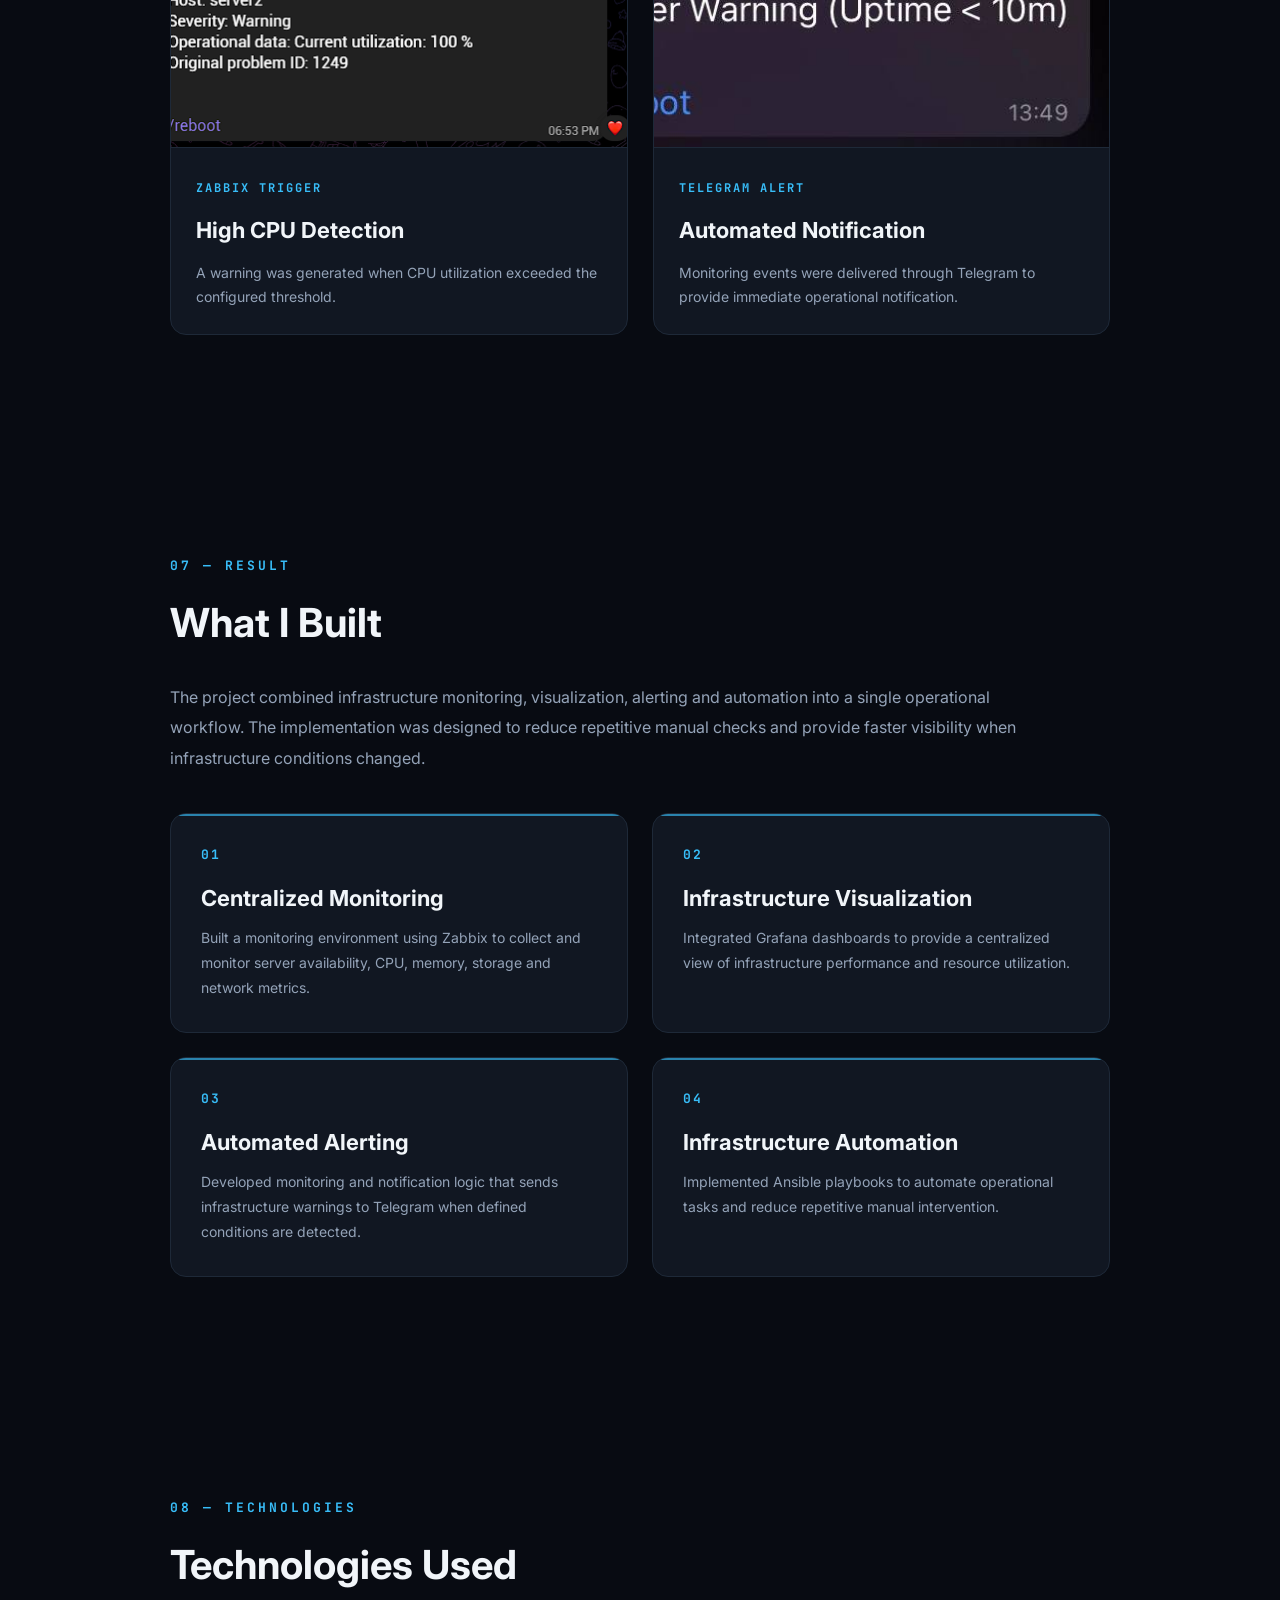
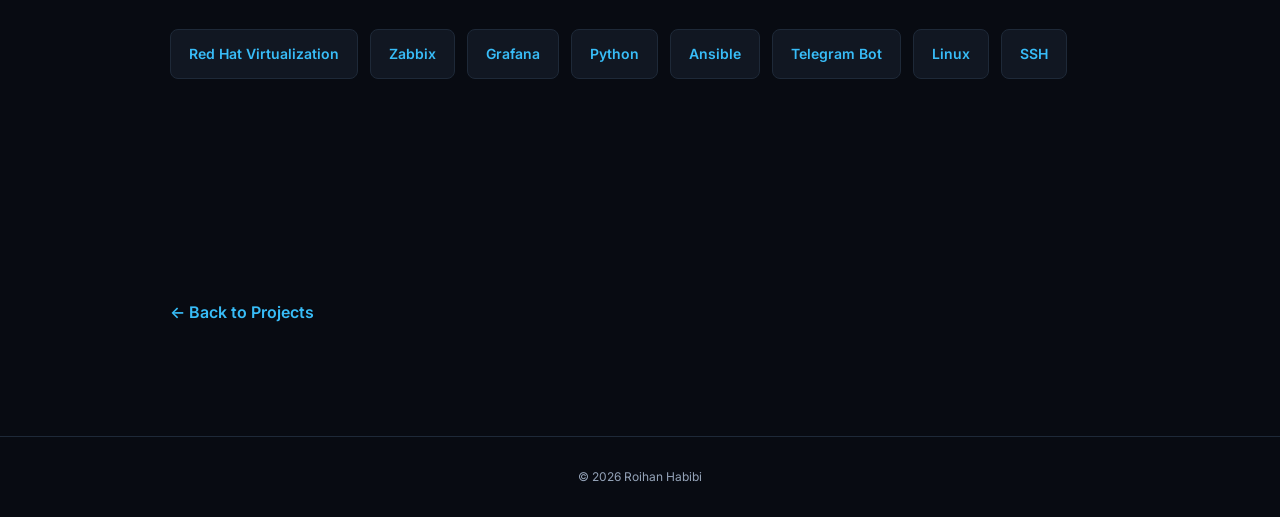
==== commit 9fa19bb2: "Update portfolio projects" ====
--- a/projects/infrastructure-monitoring.html
+++ b/projects/infrastructure-monitoring.html
@@ -347,42 +347,82 @@
                 </div>
 
             </div>
-            <!-- RHV DETAIL PANEL -->
-            <div class="rhv-detail-panel">
-
-                <div class="rhv-detail-header">
-                    <span>RHV COMPONENTS</span>
-                    <button type="button" onclick="toggleRHV()">×</button>
+
+        </div>
+
+
+        <!-- RHV DETAIL PANEL -->
+        <div class="rhv-detail-panel">
+
+            <div class="rhv-detail-header">
+
+                <span>
+                    RHV COMPONENTS
+                </span>
+
+                <button
+                    type="button"
+                    onclick="toggleRHV()">
+                    ×
+                </button>
+
+            </div>
+
+
+            <div class="rhv-detail-grid">
+
+                <div class="rhv-detail-item">
+
+                    <span>01</span>
+
+                    <div>
+                        <strong>
+                            RHV Host
+                        </strong>
+
+                        <p>
+                            Physical virtualization host.
+                        </p>
+                    </div>
+
                 </div>
 
-                <div class="rhv-detail-grid">
-
-                    <div class="rhv-detail-item">
-                        <span>01</span>
-                        <div>
-                            <strong>RHV Host</strong>
-                            <p>Physical virtualization host.</p>
-                        </div>
+
+                <div class="rhv-detail-item">
+
+                    <span>02</span>
+
+                    <div>
+                        <strong>
+                            Virtual Machines
+                        </strong>
+
+                        <p>
+                            Virtual workloads running on RHV.
+                        </p>
                     </div>
 
-                    <div class="rhv-detail-item">
-                        <span>02</span>
-                        <div>
-                            <strong>Virtual Machines</strong>
-                            <p>Virtual workloads running on RHV.</p>
-                        </div>
+                </div>
+
+
+                <div class="rhv-detail-item">
+
+                    <span>03</span>
+
+                    <div>
+                        <strong>
+                            RHV Manager
+                        </strong>
+
+                        <p>
+                            Central management for the RHV environment.
+                        </p>
                     </div>
 
-                    <div class="rhv-detail-item">
-                        <span>03</span>
-                        <div>
-                            <strong>RHV Manager</strong>
-                            <p>Central management for the RHV environment.</p>
-                        </div>
-                    </div>
-
                 </div>
-            </div>
+
+            </div>
+
         </div>
 
         <!-- =========================
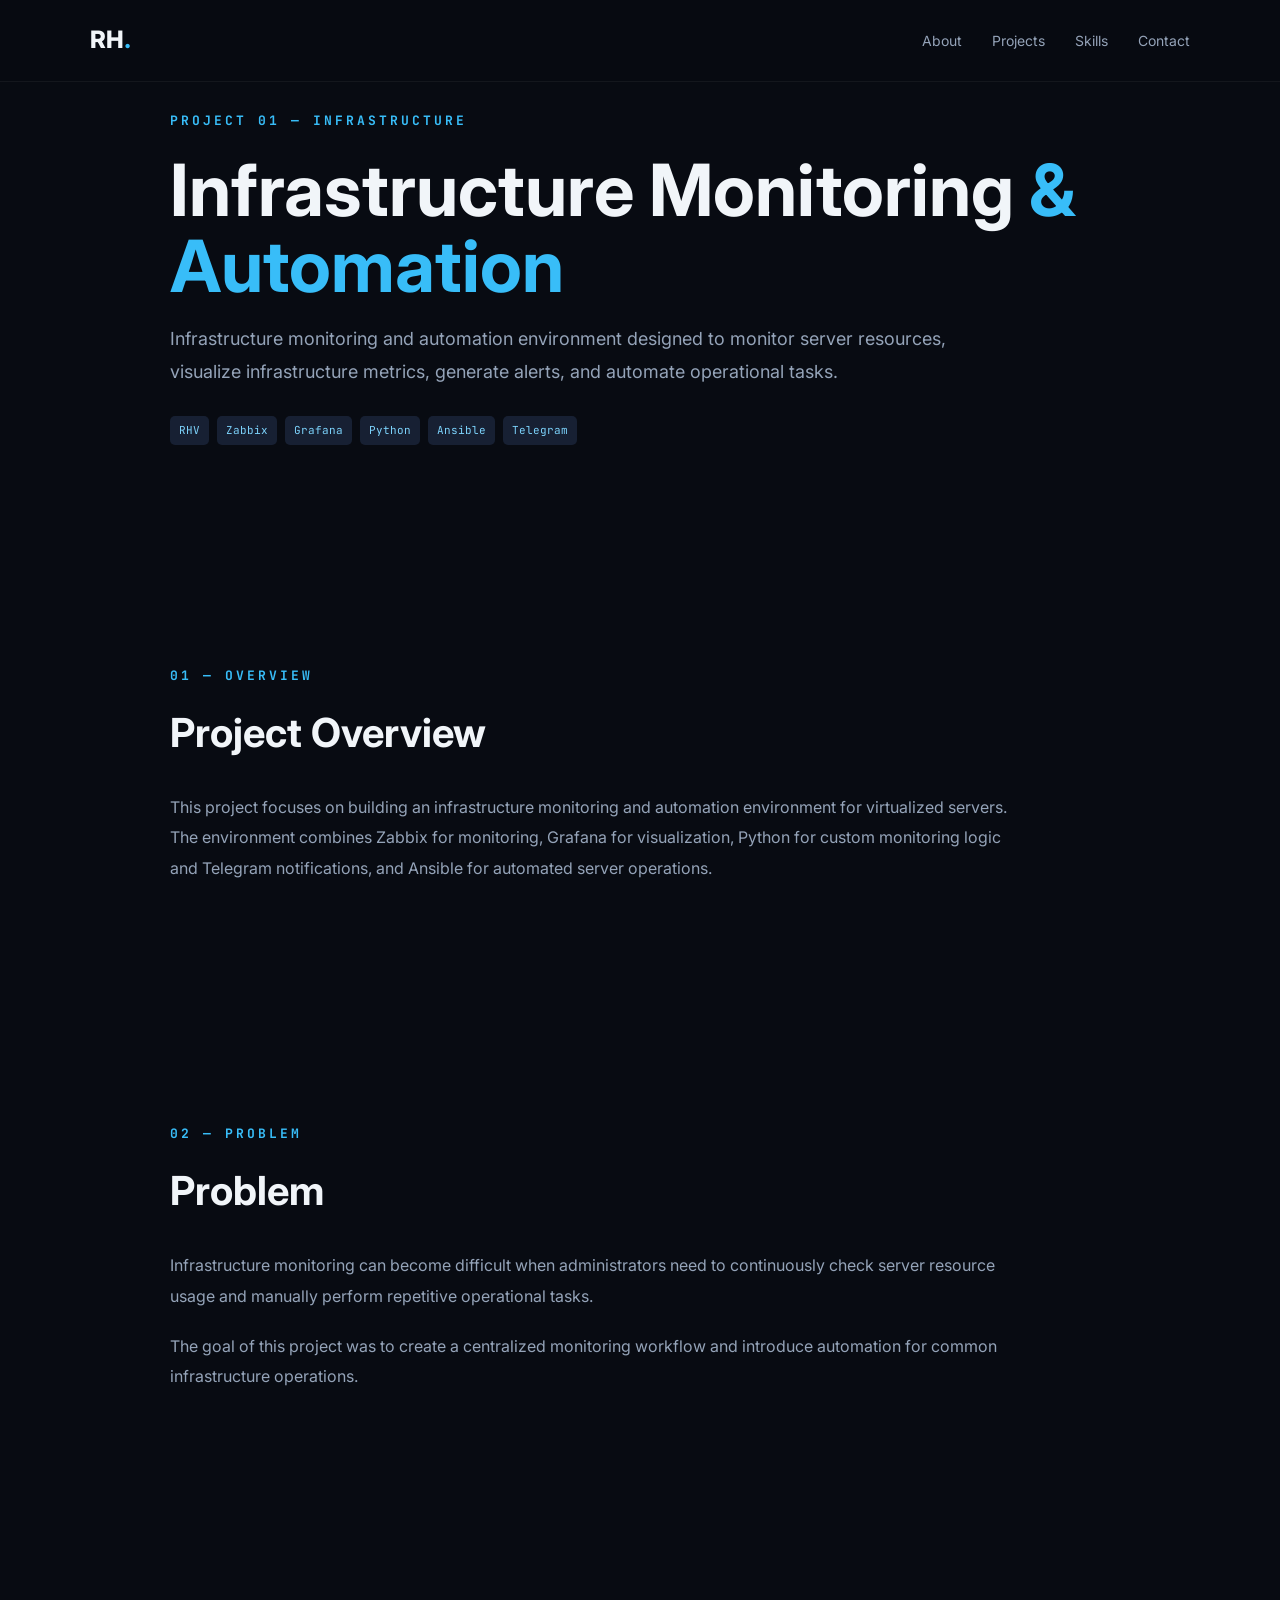
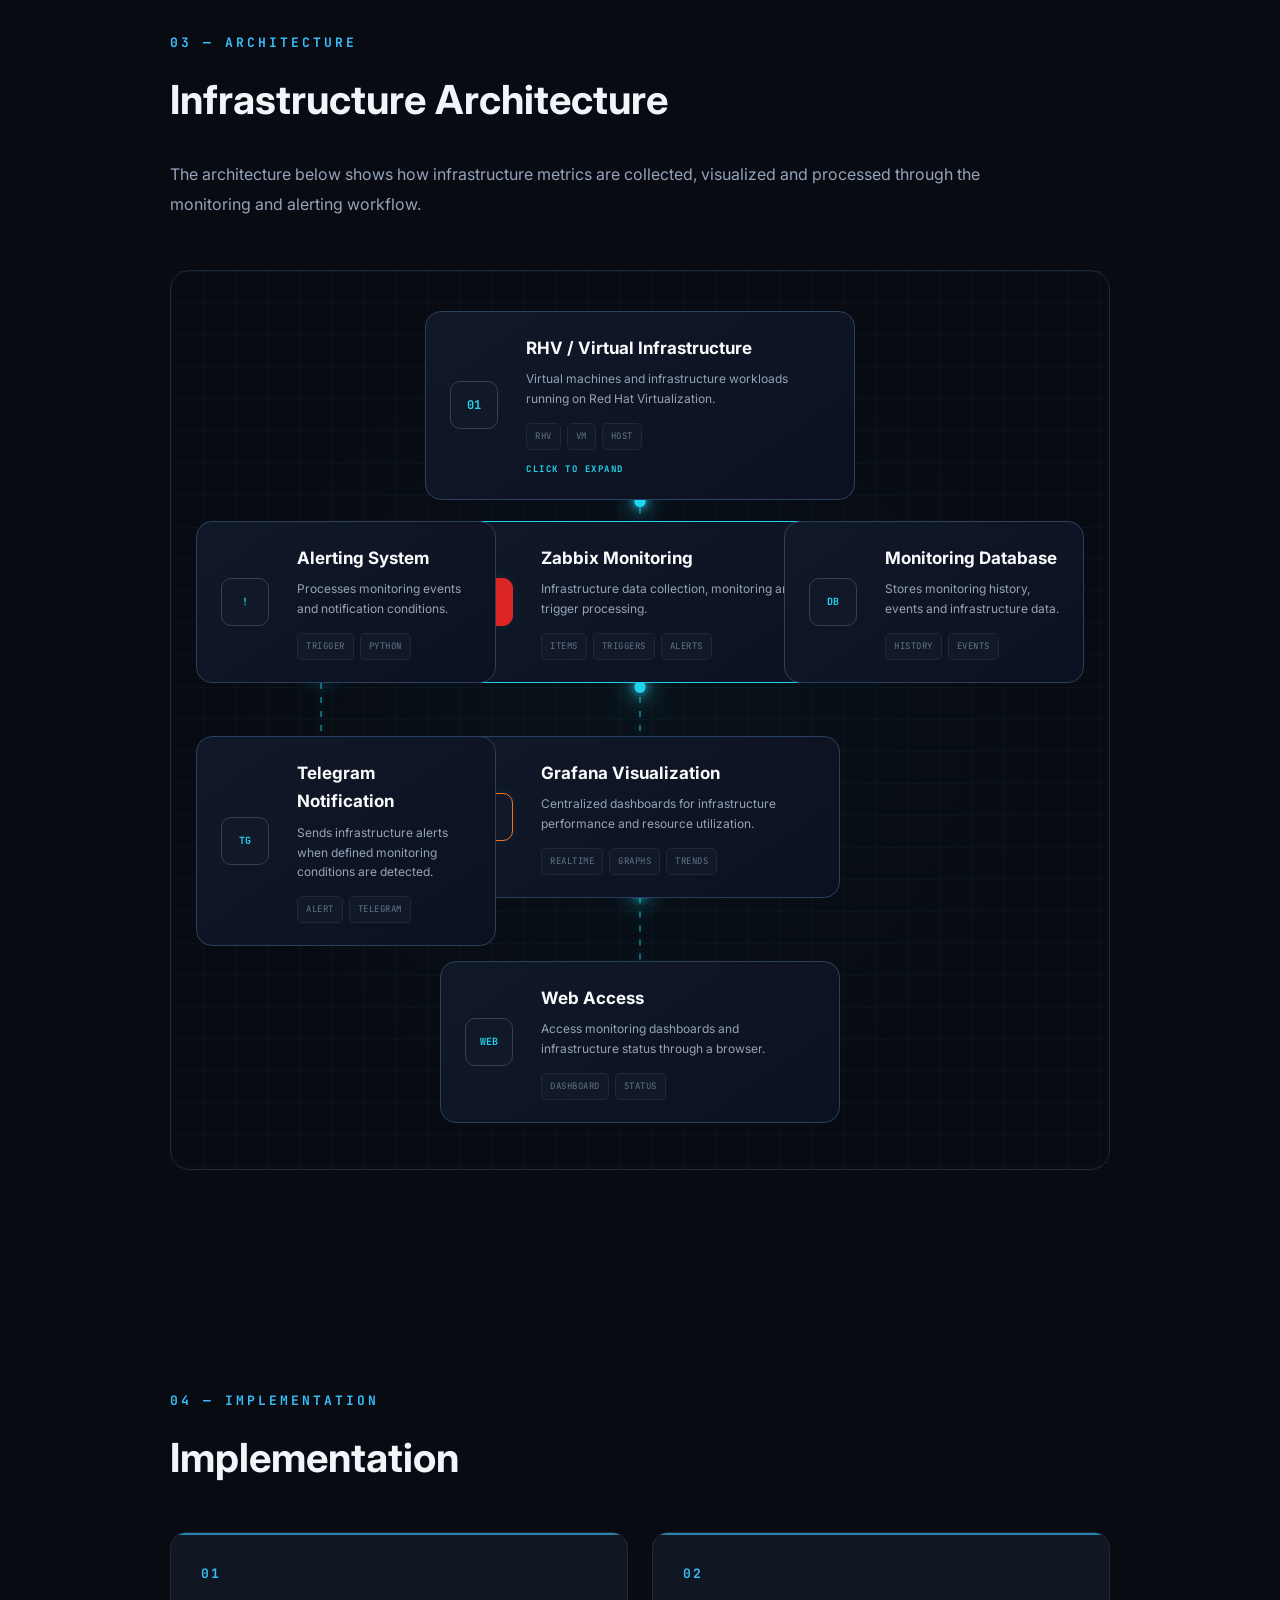
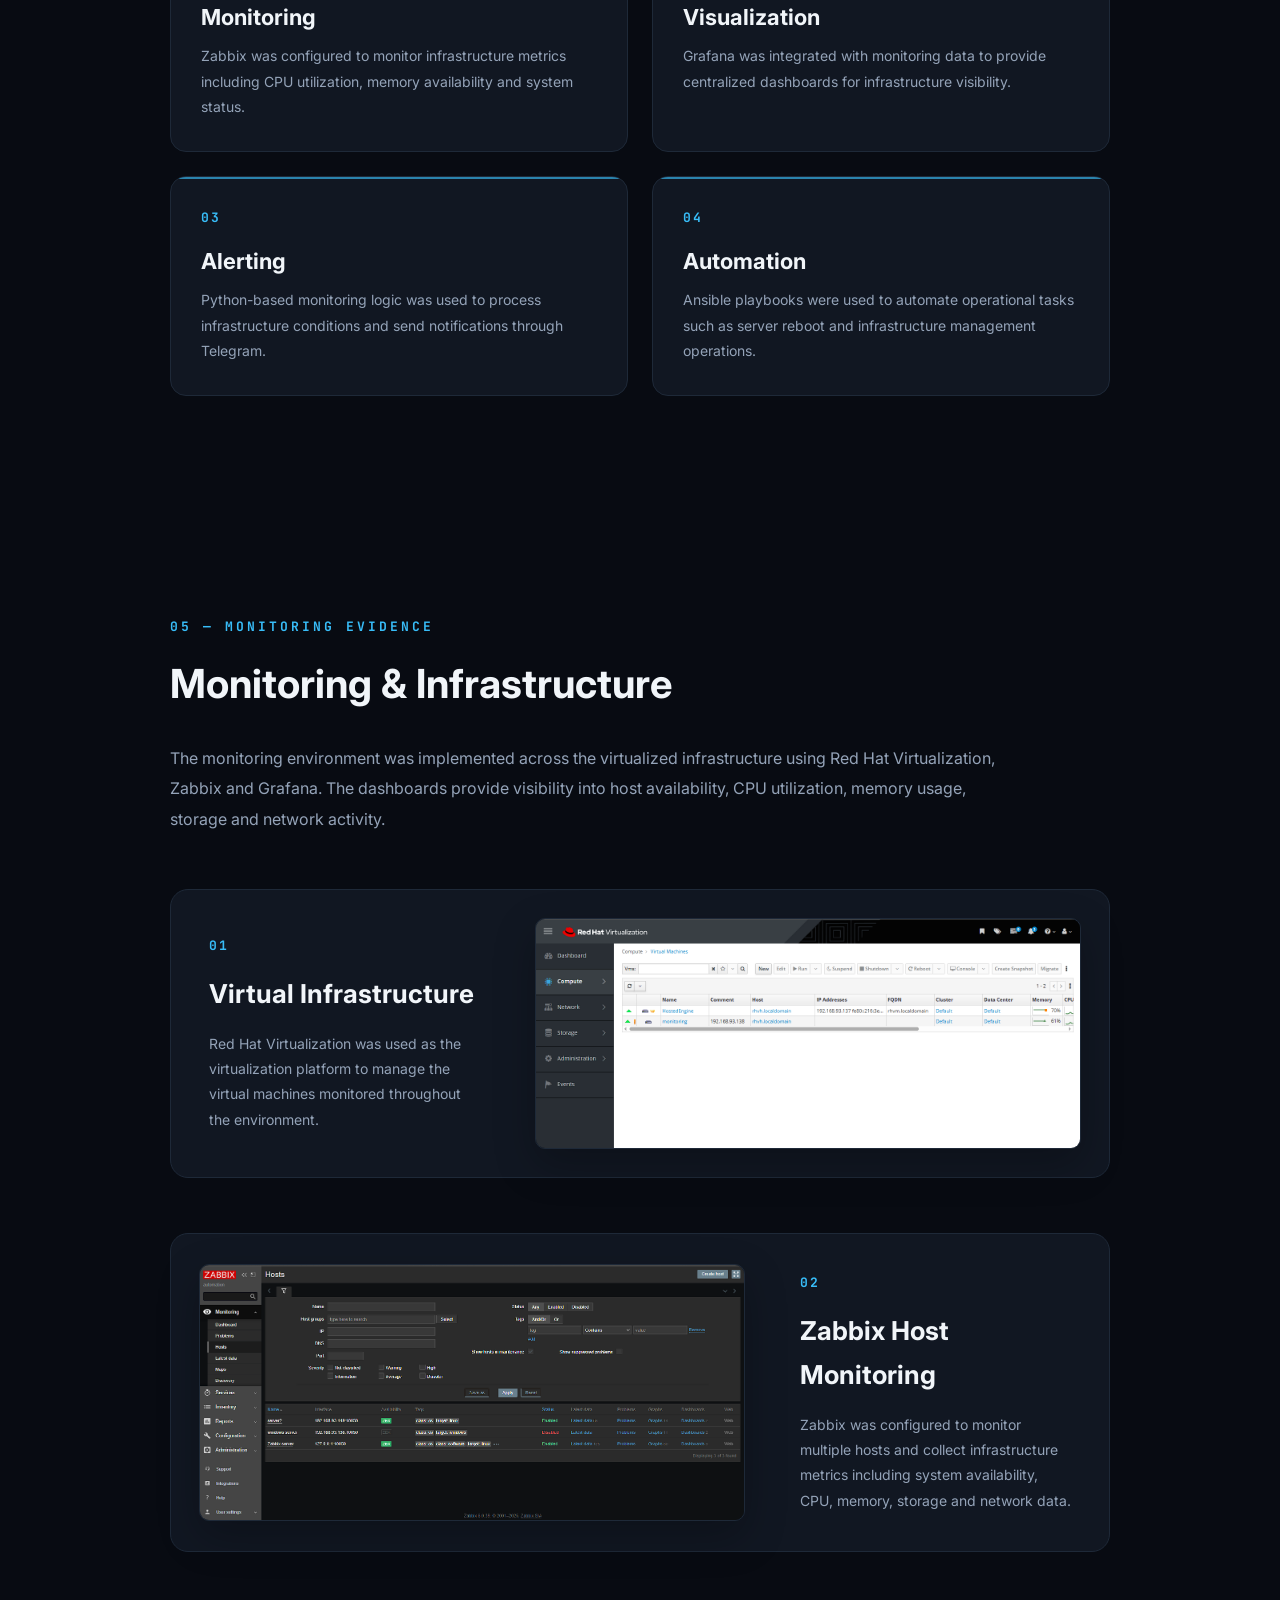
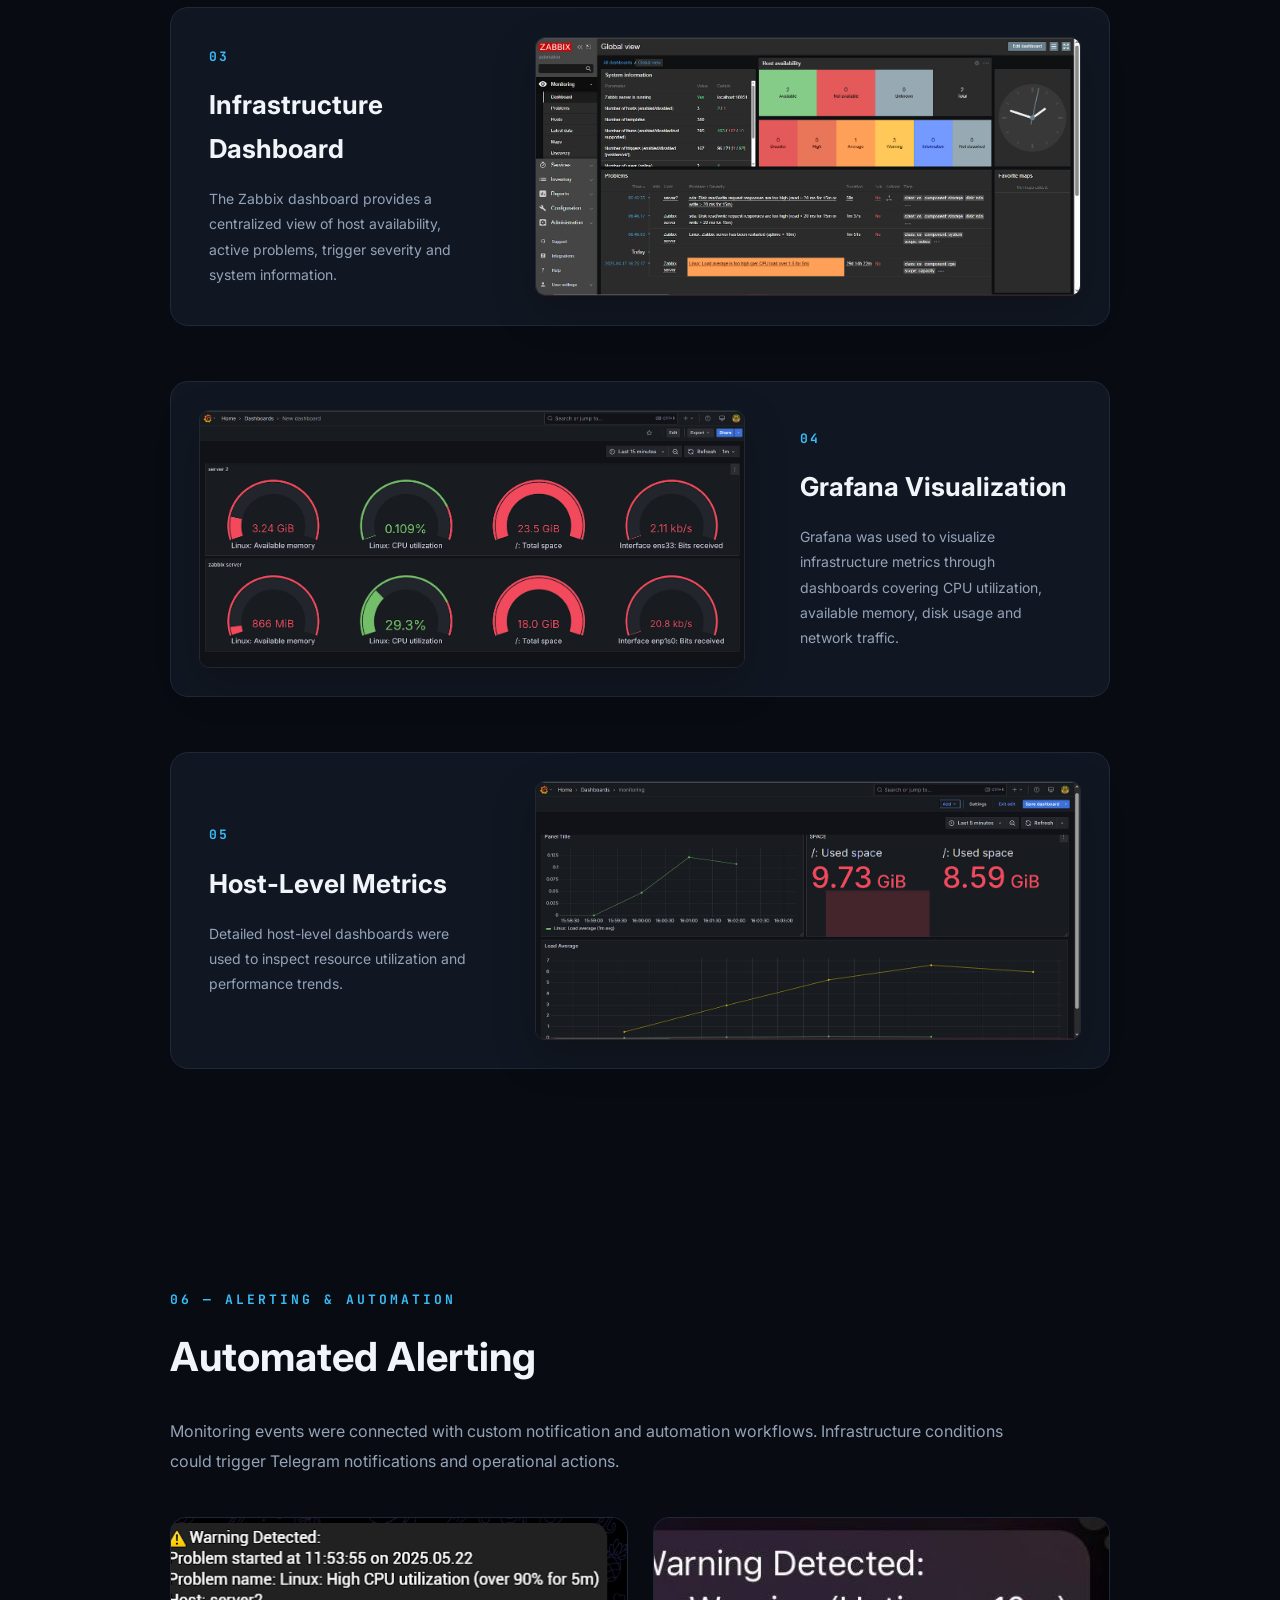
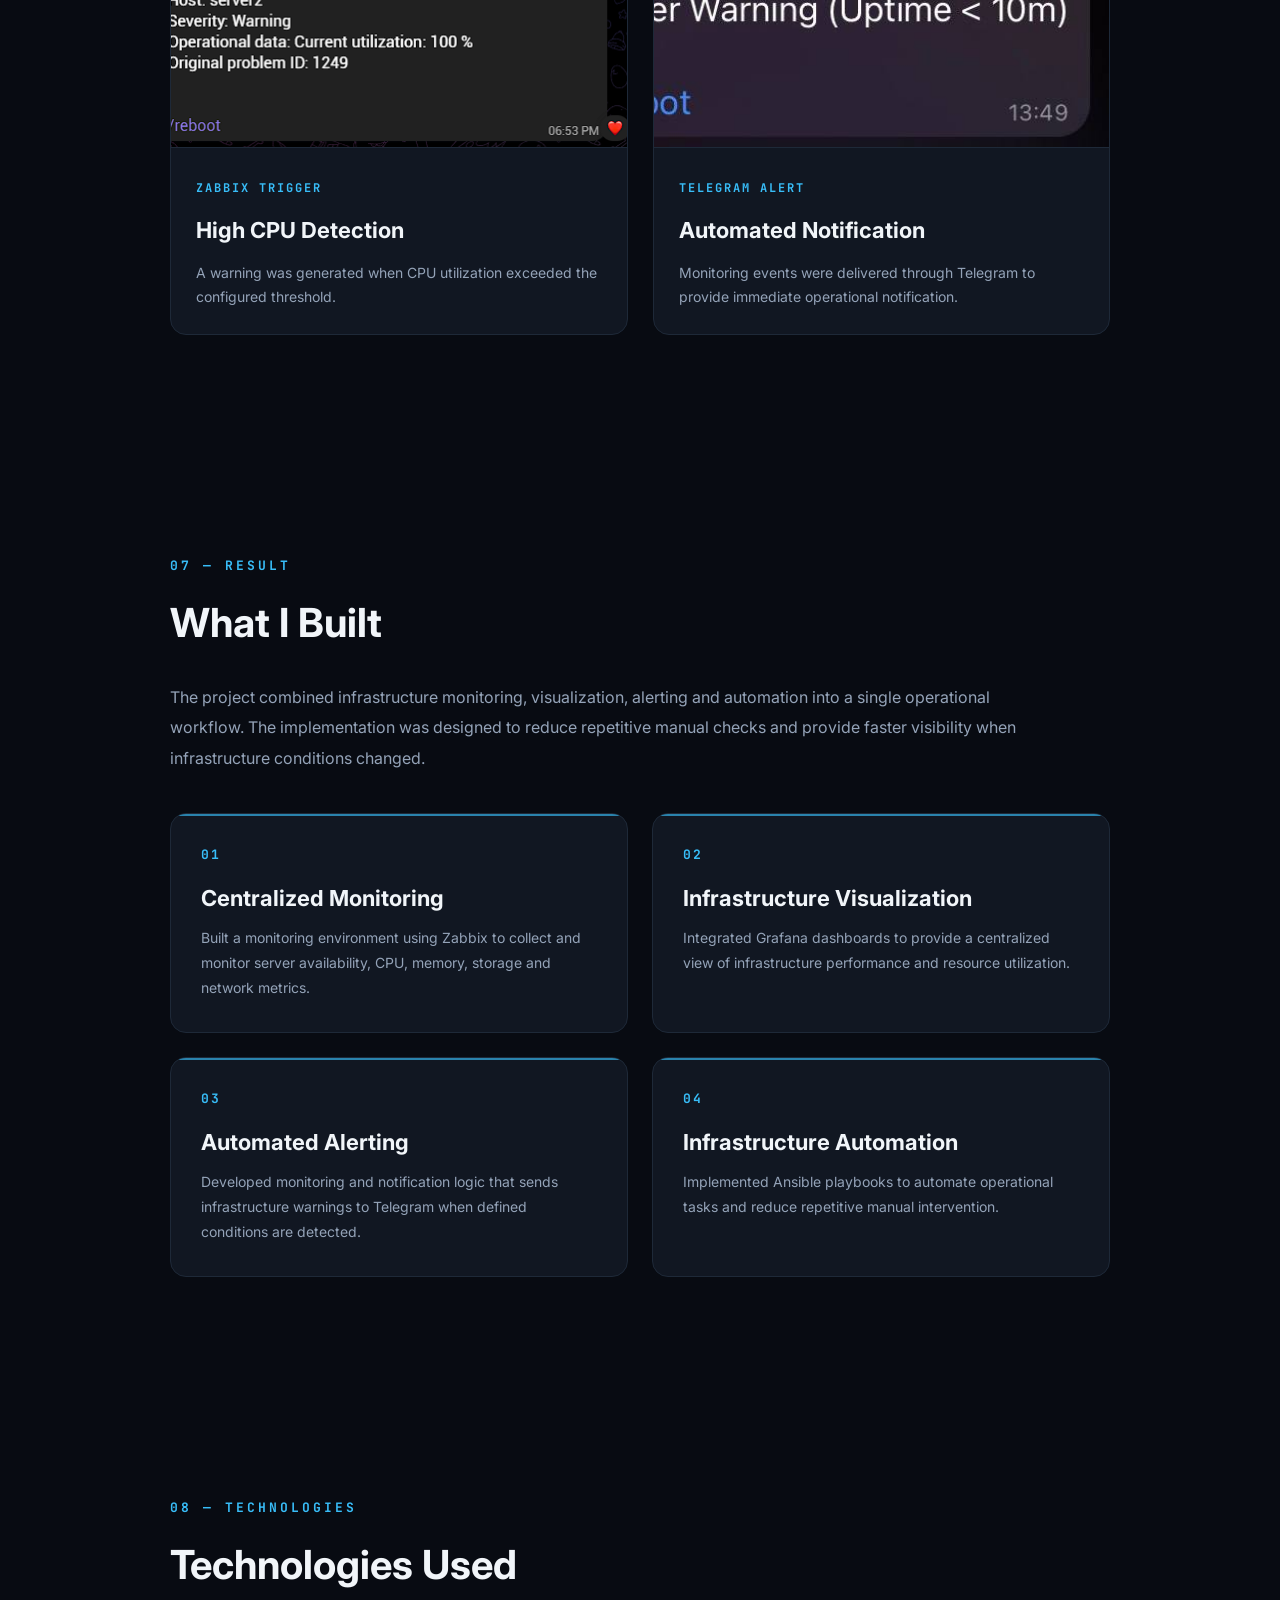
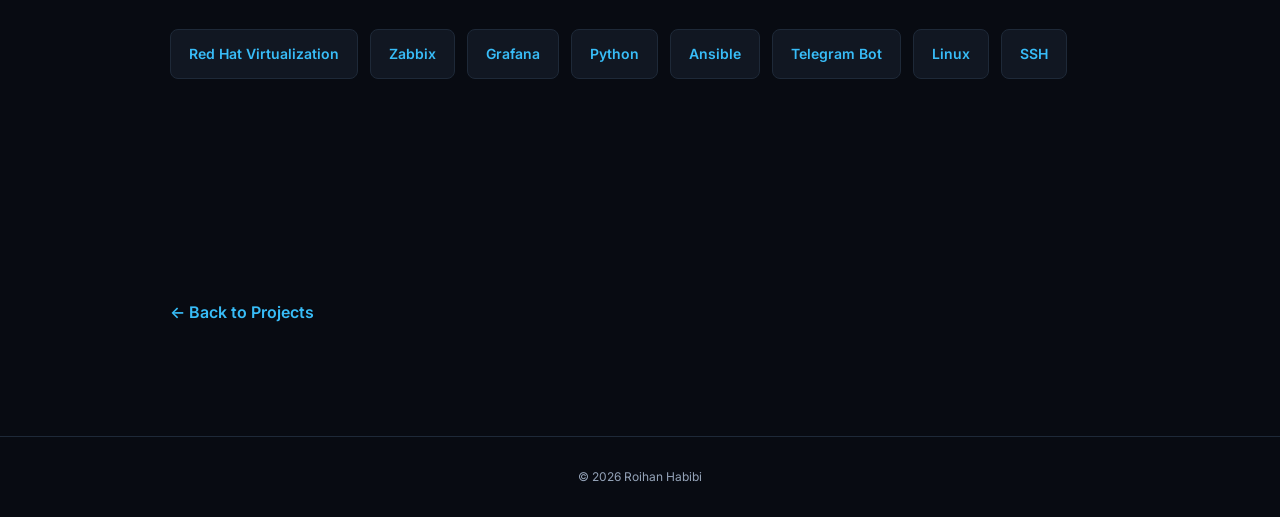
==== commit 77204b94: "Update portfolio projects" ====
--- a/projects/infrastructure-monitoring.html
+++ b/projects/infrastructure-monitoring.html
@@ -190,7 +190,7 @@
 
 
         <!-- =========================
-             SVG CONNECTION LAYER
+            SVG CONNECTION LAYER
         ========================== -->
 
         <svg
@@ -199,119 +199,151 @@
             preserveAspectRatio="none"
         >
 
-            <!-- RHV → ZABBIX -->
+            <!-- =========================
+                RHV → ZABBIX
+            ========================== -->
 
             <path
                 class="infra-line"
-                d="M500 125 L500 245"
+                d="M500 195 L500 250"
             />
+
+
+            <!-- =========================
+                ZABBIX → ALERTING
+            ========================== -->
 
             <path
                 class="infra-line"
-                d="M500 350 L500 470"
+                d="M285 315 L300 315"
             />
 
-            <!-- ZABBIX → DATABASE -->
+
+            <!-- =========================
+                ZABBIX → DATABASE
+            ========================== -->
 
             <path
                 class="infra-line"
-                d="M550 300 L790 300"
+                d="M715 315 L840 315"
             />
 
-            <!-- ZABBIX → ALERTING -->
+
+            <!-- =========================
+                ZABBIX → GRAFANA
+            ========================== -->
 
             <path
                 class="infra-line"
-                d="M450 300 L210 300"
+                d="M500 385 L500 465"
             />
 
-            <!-- ALERTING → TELEGRAM -->
+
+            <!-- =========================
+                ALERTING → TELEGRAM
+            ========================== -->
 
             <path
                 class="infra-line"
-                d="M210 365 L210 485"
+                d="M160 385 L160 465"
             />
 
-            <!-- GRAFANA → WEB -->
+
+            <!-- =========================
+                GRAFANA → WEB
+            ========================== -->
 
             <path
                 class="infra-line"
-                d="M500 575 L500 700"
+                d="M500 600 L500 690"
             />
 
 
             <!-- =========================
-                 MOVING PACKETS
+                MOVING PACKETS
             ========================== -->
 
+
             <!-- RHV → ZABBIX -->
 
             <circle class="infra-packet">
+
                 <animateMotion
                     dur="2s"
                     repeatCount="indefinite"
-                    path="M500 125 L500 245"
+                    path="M500 195 L500 250"
                 />
+
             </circle>
 
 
+            <!-- ZABBIX → ALERTING -->
+
+            <circle class="infra-packet">
+
+                <animateMotion
+                    dur="2.2s"
+                    begin="0.4s"
+                    repeatCount="indefinite"
+                    path="M285 315 L300 315"
+                />
+
+            </circle>
+
+
+            <!-- ZABBIX → DATABASE -->
+
+            <circle class="infra-packet">
+
+                <animateMotion
+                    dur="2.2s"
+                    begin="0.8s"
+                    repeatCount="indefinite"
+                    path="M715 315 L840 315"
+                />
+
+            </circle>
+
+
             <!-- ZABBIX → GRAFANA -->
 
             <circle class="infra-packet">
+
                 <animateMotion
                     dur="2s"
                     begin="0.5s"
                     repeatCount="indefinite"
-                    path="M500 350 L500 470"
+                    path="M500 385 L500 465"
                 />
+
             </circle>
 
 
-            <!-- ZABBIX → DATABASE -->
+            <!-- ALERTING → TELEGRAM -->
 
             <circle class="infra-packet">
+
                 <animateMotion
-                    dur="2.2s"
-                    begin="0.3s"
-                    repeatCount="indefinite"
-                    path="M550 300 L790 300"
-                />
-            </circle>
-
-
-            <!-- ZABBIX → ALERTING -->
-
-            <circle class="infra-packet">
-                <animateMotion
-                    dur="2.2s"
+                    dur="2s"
                     begin="1s"
                     repeatCount="indefinite"
-                    path="M450 300 L210 300"
+                    path="M160 385 L160 465"
                 />
+
             </circle>
 
 
-            <!-- ALERTING → TELEGRAM -->
+            <!-- GRAFANA → WEB -->
 
             <circle class="infra-packet">
+
                 <animateMotion
                     dur="2s"
-                    begin="1.5s"
+                begin="0.8s"
                     repeatCount="indefinite"
-                    path="M210 365 L210 485"
+                    path="M500 600 L500 690"
                 />
-            </circle>
-
-
-            <!-- GRAFANA → WEB -->
-
-            <circle class="infra-packet">
-                <animateMotion
-                    dur="2s"
-                    begin="0.8s"
-                    repeatCount="indefinite"
-                    path="M500 575 L500 700"
-                />
+
             </circle>
 
         </svg>
--- a/style.css
+++ b/style.css
@@ -2231,6 +2231,10 @@
    NODE POSITIONS
 ========================================= */
 
+/* =========================
+   RHV
+========================= */
+
 .infra-rhv {
     width: 430px;
 
@@ -2242,8 +2246,12 @@
 }
 
 
+/* =========================
+   ZABBIX
+========================= */
+
 .infra-zabbix {
-    width: 450px;
+    width: 430px;
 
     top: 250px;
     left: 50%;
@@ -2255,24 +2263,48 @@
 }
 
 
+/* =========================
+   ALERTING
+========================= */
+
 .infra-alert {
-    width: 350px;
+    width: 280px;
 
     top: 250px;
-    left: 35px;
-}
-
+    left: 20px;
+}
+
+
+/* =========================
+   DATABASE
+========================= */
 
 .infra-database {
-    width: 350px;
+    width: 280px;
 
     top: 250px;
-    right: 35px;
-}
-
+    right: 20px;
+}
+
+
+/* =========================
+   TELEGRAM
+========================= */
+
+.infra-telegram {
+    width: 280px;
+
+    top: 465px;
+    left: 20px;
+}
+
+
+/* =========================
+   GRAFANA
+========================= */
 
 .infra-grafana {
-    width: 450px;
+    width: 430px;
 
     top: 465px;
     left: 50%;
@@ -2282,13 +2314,9 @@
 }
 
 
-.infra-telegram {
-    width: 350px;
-
-    top: 465px;
-    left: 35px;
-}
-
+/* =========================
+   WEB
+========================= */
 
 .infra-web {
     width: 450px;
@@ -2299,7 +2327,6 @@
     transform:
         translateX(-50%);
 }
-
 
 /* =========================================
    ICON
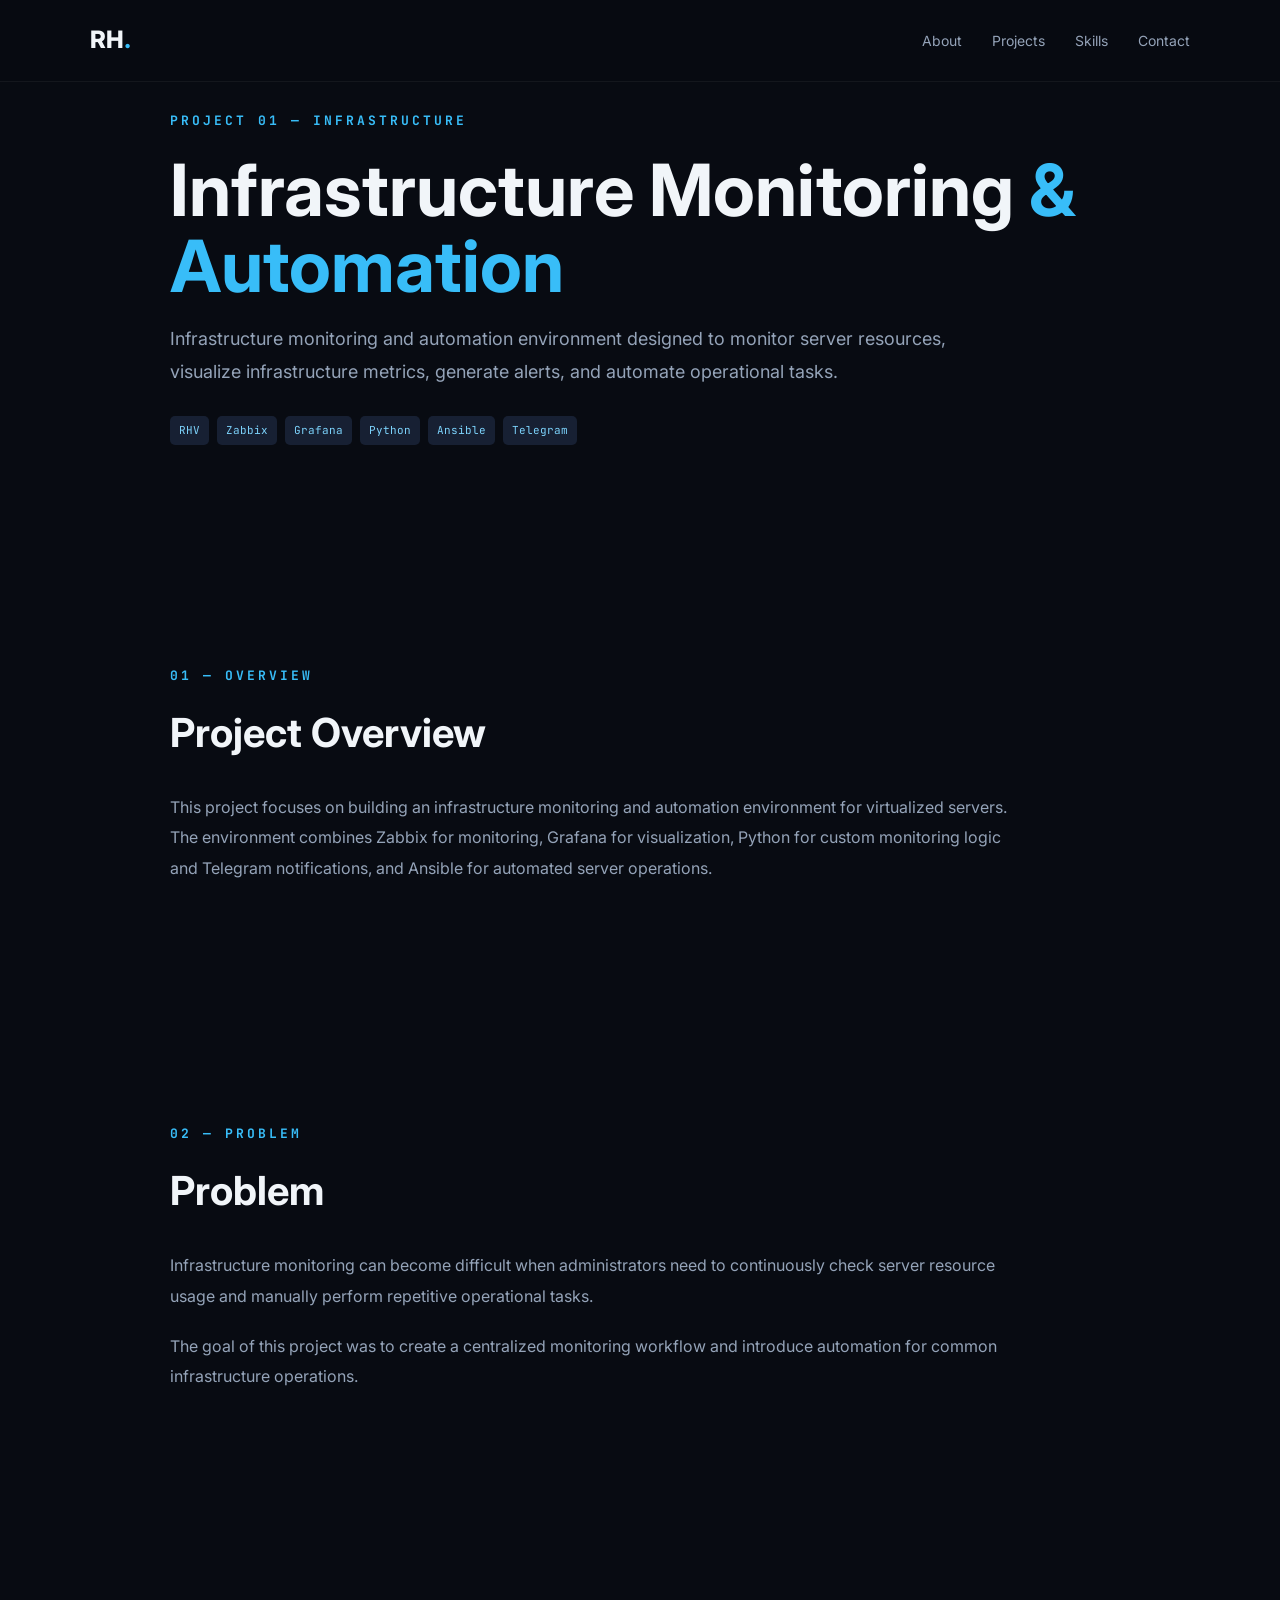
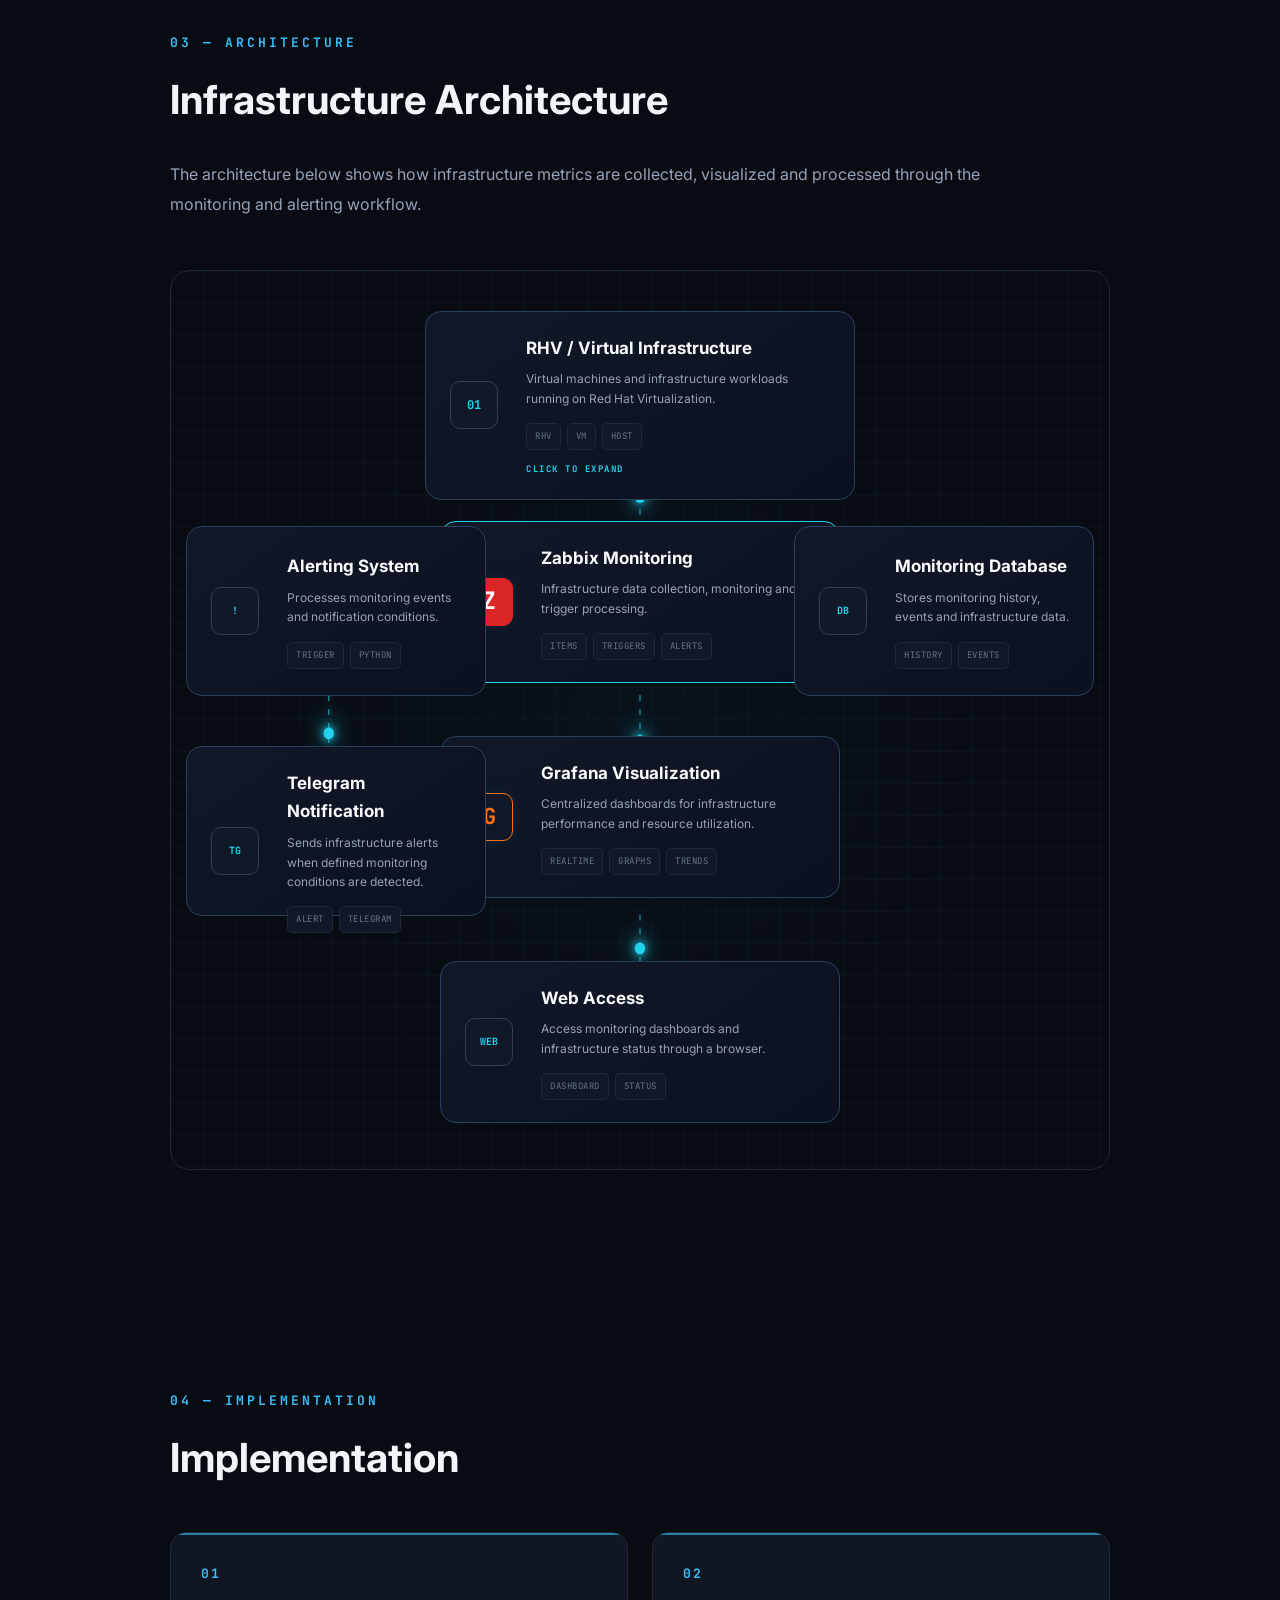
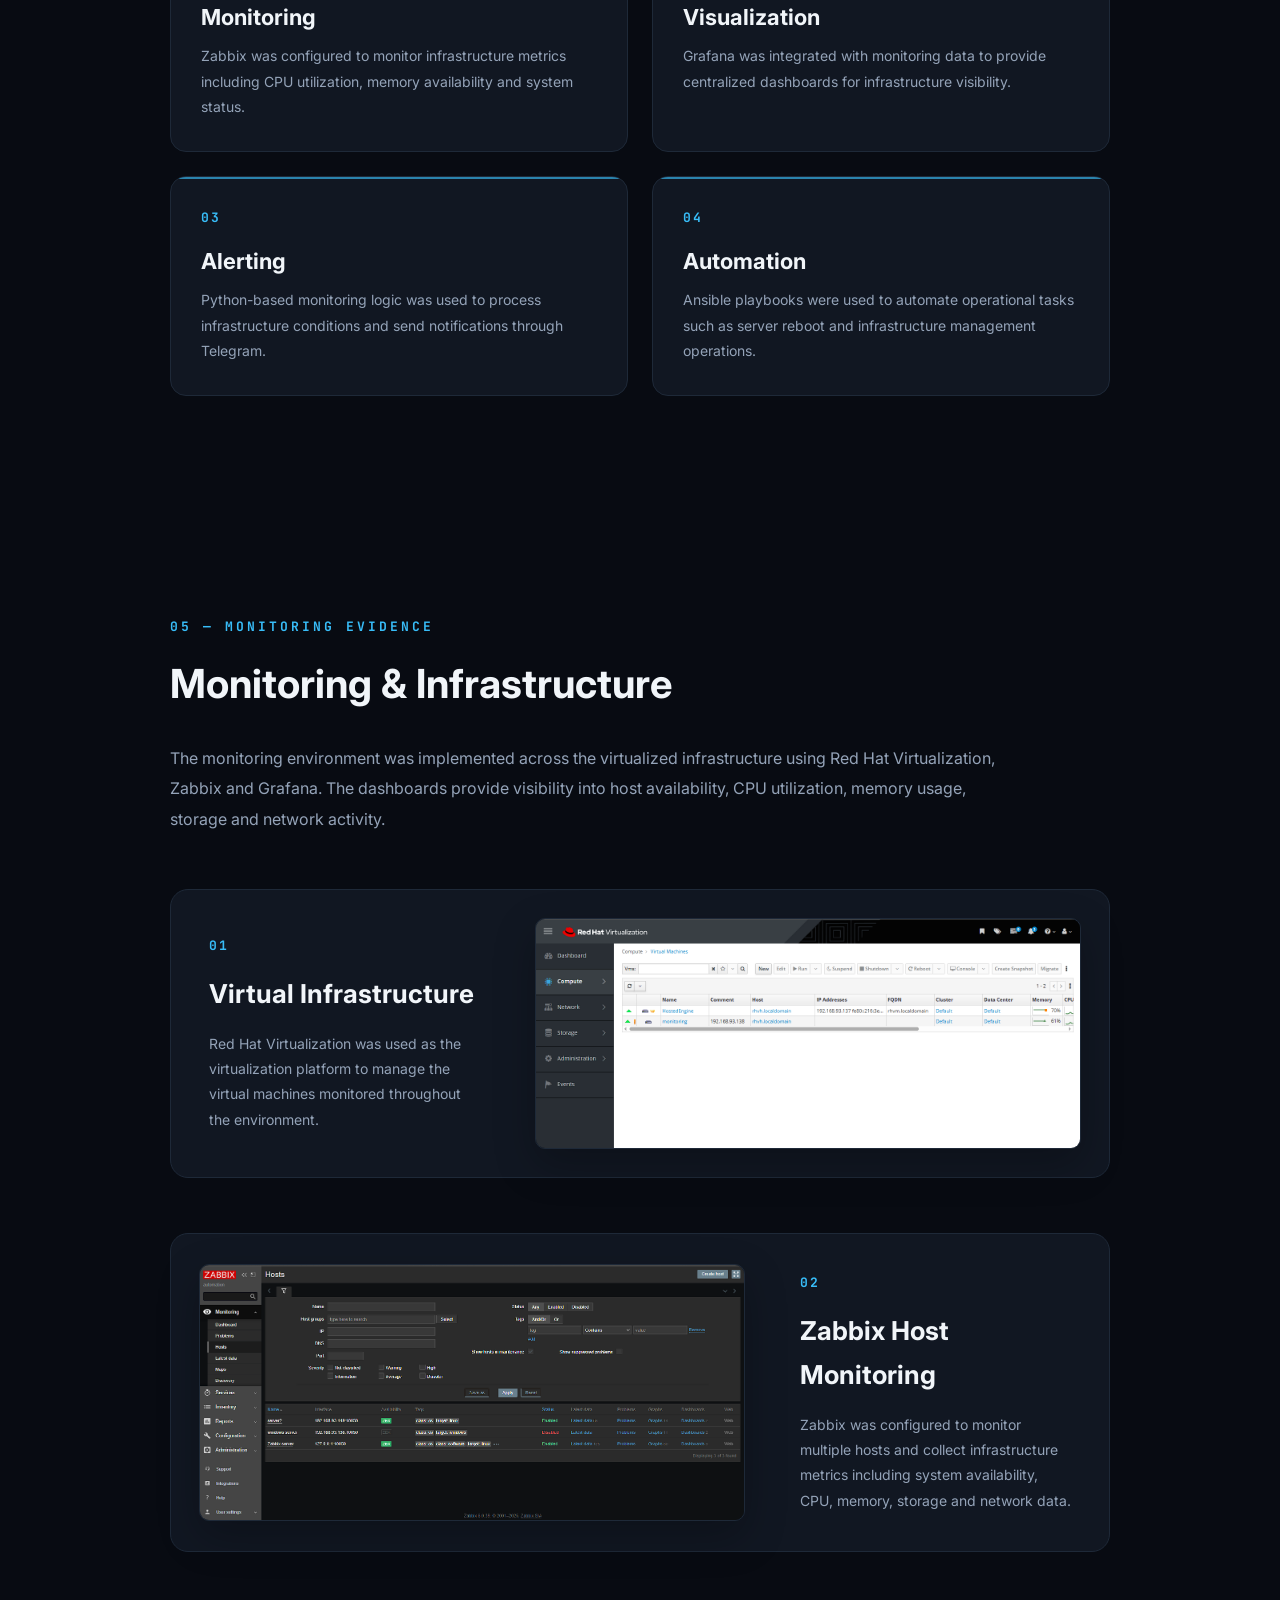
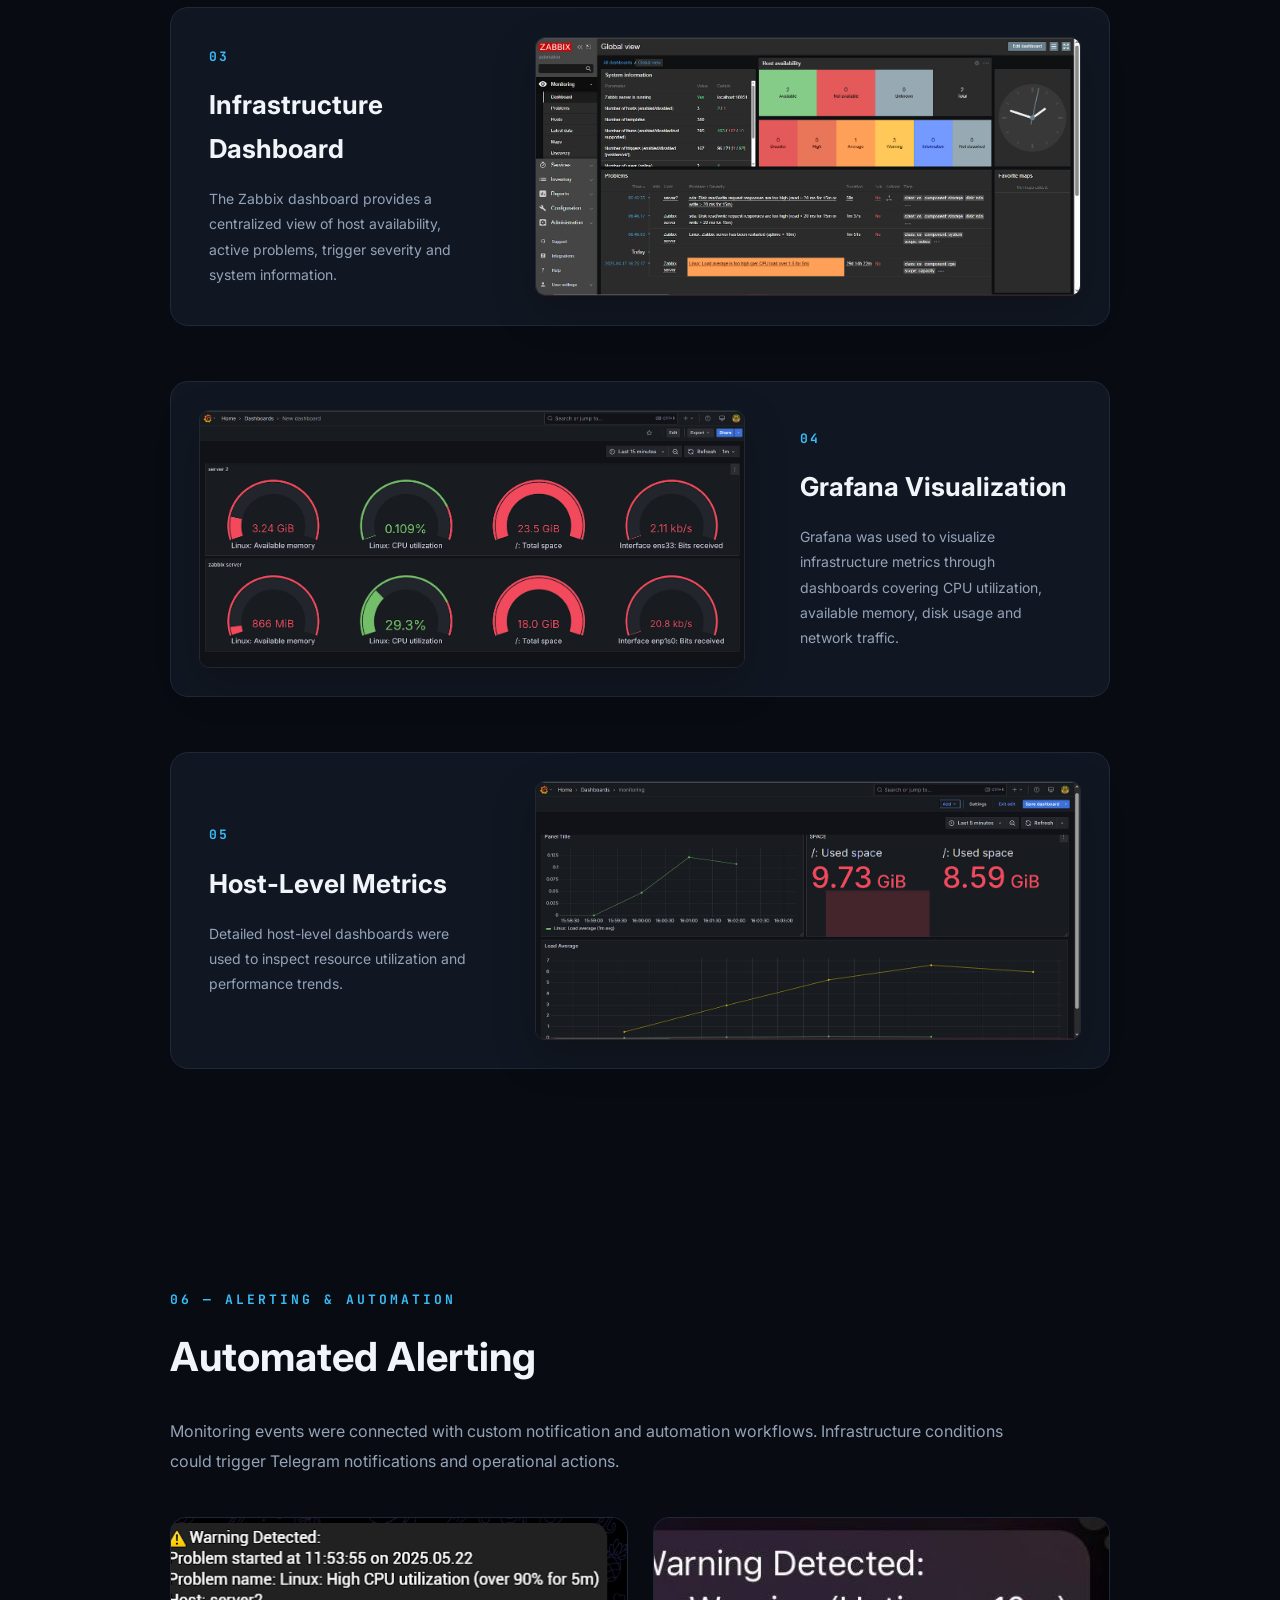
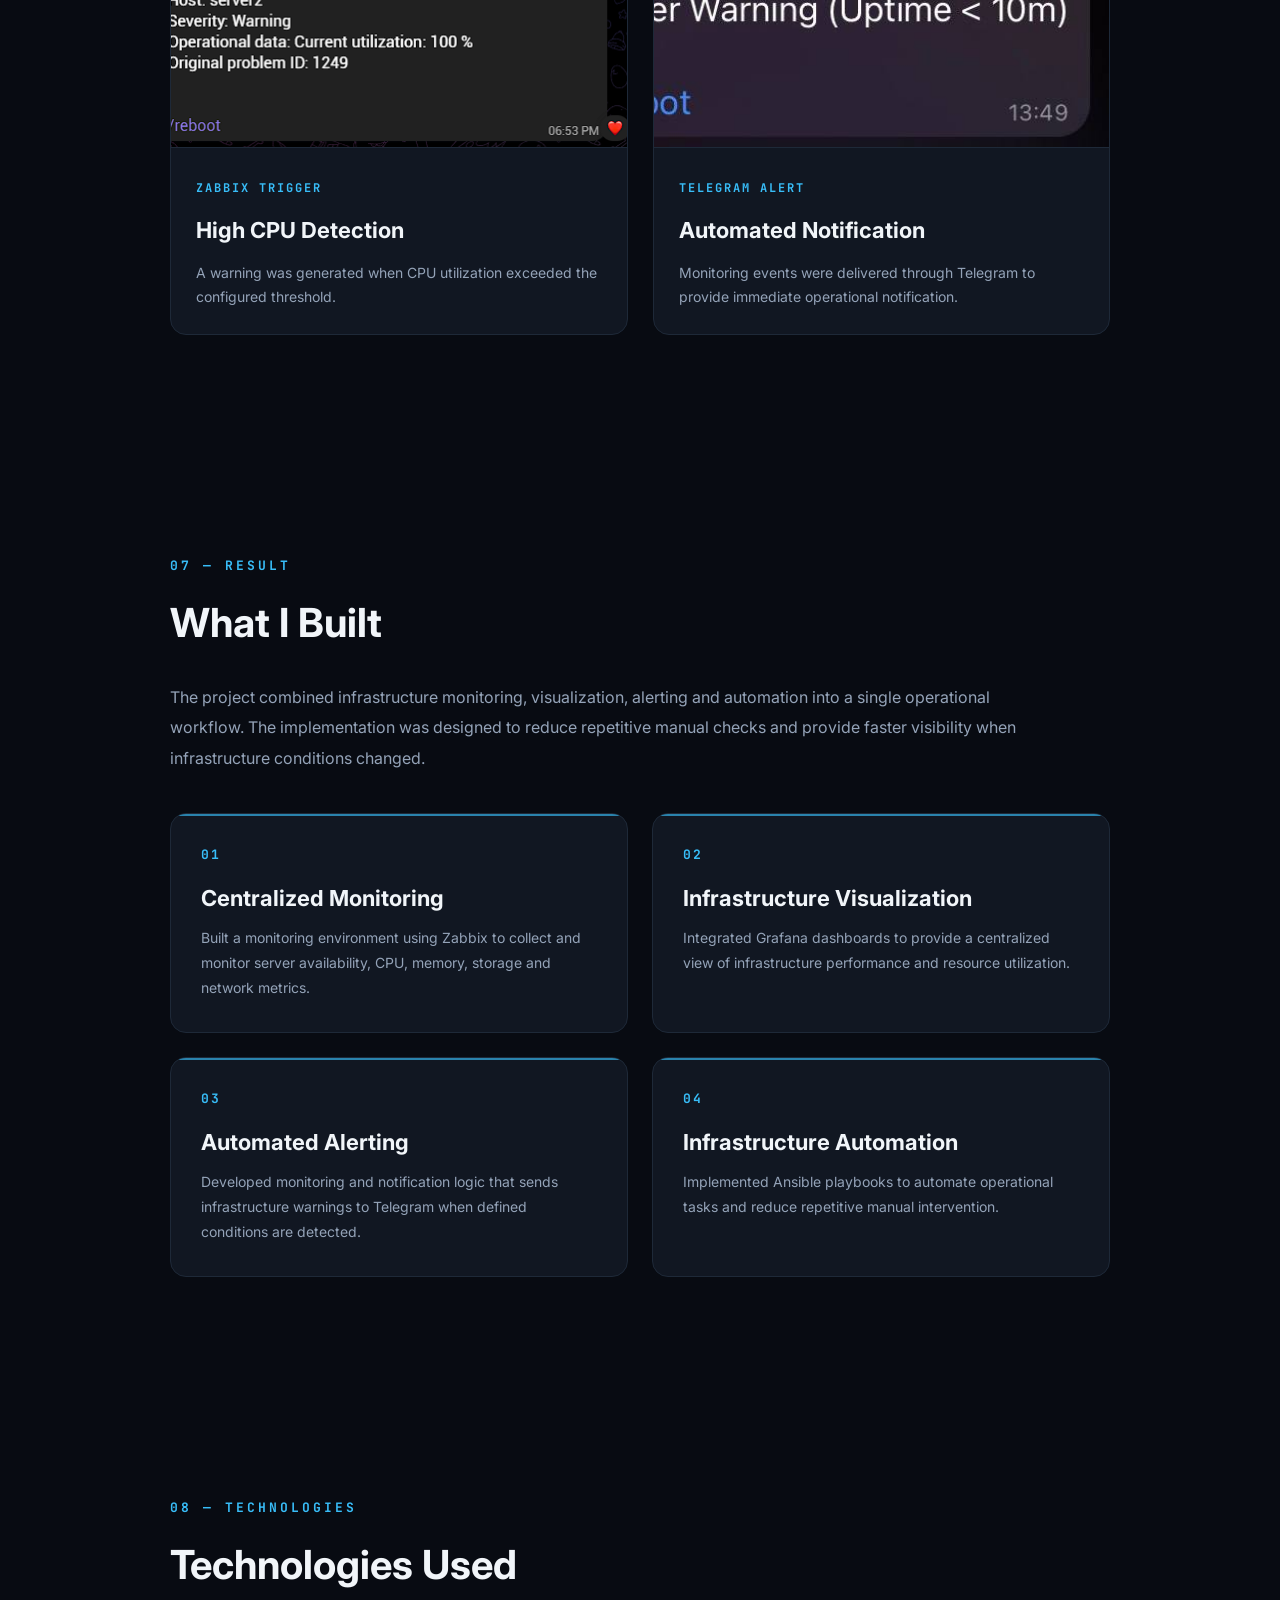
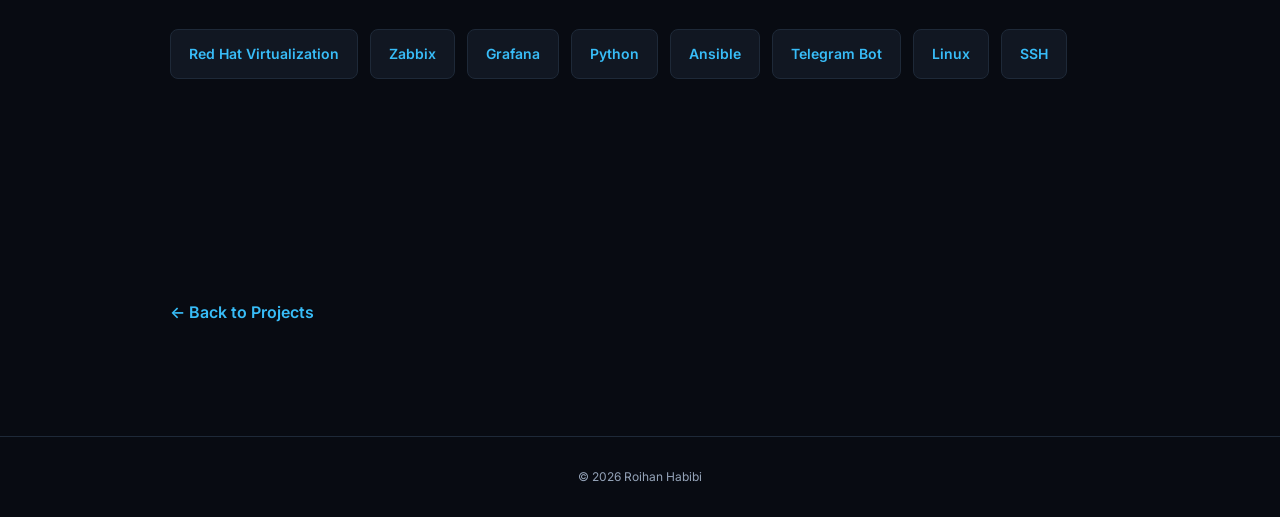
==== commit 0370a182: "Update portfolio projects" ====
--- a/projects/infrastructure-monitoring.html
+++ b/projects/infrastructure-monitoring.html
@@ -195,7 +195,7 @@
 
         <svg
             class="infra-connections"
-            viewBox="0 0 1000 900"
+            viewBox="0 0 1100 900"
             preserveAspectRatio="none"
         >
 
@@ -205,7 +205,7 @@
 
             <path
                 class="infra-line"
-                d="M500 195 L500 250"
+                d="M550 210 L550 255"
             />
 
 
@@ -215,7 +215,7 @@
 
             <path
                 class="infra-line"
-                d="M285 315 L300 315"
+                d="M335 340 L315 340"
             />
 
 
@@ -225,7 +225,7 @@
 
             <path
                 class="infra-line"
-                d="M715 315 L840 315"
+                d="M765 340 L785 340"
             />
 
 
@@ -235,7 +235,7 @@
 
             <path
                 class="infra-line"
-                d="M500 385 L500 465"
+                d="M550 425 L550 475"
             />
 
 
@@ -245,7 +245,7 @@
 
             <path
                 class="infra-line"
-                d="M160 385 L160 465"
+                d="M185 425 L185 475"
             />
 
 
@@ -255,7 +255,7 @@
 
             <path
                 class="infra-line"
-                d="M500 600 L500 690"
+                d="M550 645 L550 700"
             />
 
 
@@ -271,77 +271,77 @@
                 <animateMotion
                     dur="2s"
                     repeatCount="indefinite"
-                    path="M500 195 L500 250"
+                    path="M550 210 L550 255"
                 />
 
             </circle>
 
 
             <!-- ZABBIX → ALERTING -->
-
-            <circle class="infra-packet">
-
-                <animateMotion
-                    dur="2.2s"
-                    begin="0.4s"
-                    repeatCount="indefinite"
-                    path="M285 315 L300 315"
-                />
-
-            </circle>
-
-
-            <!-- ZABBIX → DATABASE -->
-
-            <circle class="infra-packet">
-
-                <animateMotion
-                    dur="2.2s"
-                    begin="0.8s"
-                    repeatCount="indefinite"
-                    path="M715 315 L840 315"
-                />
-
-            </circle>
-
-
-            <!-- ZABBIX → GRAFANA -->
 
             <circle class="infra-packet">
 
                 <animateMotion
                     dur="2s"
-                    begin="0.5s"
+                    begin="0.3s"
                     repeatCount="indefinite"
-                    path="M500 385 L500 465"
+                    path="M335 340 L315 340"
                 />
 
             </circle>
 
 
-            <!-- ALERTING → TELEGRAM -->
+            <!-- ZABBIX → DATABASE -->
 
             <circle class="infra-packet">
 
                 <animateMotion
                     dur="2s"
-                    begin="1s"
+                    begin="0.6s"
                     repeatCount="indefinite"
-                    path="M160 385 L160 465"
+                    path="M765 340 L785 340"
                 />
 
             </circle>
 
 
-            <!-- GRAFANA → WEB -->
+            <!-- ZABBIX → GRAFANA -->
 
             <circle class="infra-packet">
 
                 <animateMotion
                     dur="2s"
-                begin="0.8s"
+                    begin="0.9s"
                     repeatCount="indefinite"
-                    path="M500 600 L500 690"
+                    path="M550 425 L550 475"
+                />
+
+            </circle>
+
+
+            <!-- ALERTING → TELEGRAM -->
+
+            <circle class="infra-packet">
+
+                <animateMotion
+                    dur="2s"
+                    begin="1.2s"
+                    repeatCount="indefinite"
+                    path="M185 425 L185 475"
+                />
+
+            </circle>
+
+
+            <!-- GRAFANA → WEB -->
+
+            <circle class="infra-packet">
+
+                <animateMotion
+                    dur="2s"
+                    begin="1.5s"
+                    repeatCount="indefinite"
+                    path="M550 645 L550 700"
                 />
 
             </circle>
--- a/style.css
+++ b/style.css
@@ -2268,22 +2268,24 @@
 ========================= */
 
 .infra-alert {
-    width: 280px;
-
-    top: 250px;
-    left: 20px;
-}
-
+    width: 300px !important;
+    height: 170px !important;
+
+    top: 255px !important;
+    left: 15px !important;
+}
 
 /* =========================
    DATABASE
 ========================= */
 
 .infra-database {
-    width: 280px;
-
-    top: 250px;
-    right: 20px;
+    width: 300px !important;
+    height: 170px !important;
+
+    top: 255px !important;
+
+    right: 15px !important;
 }
 
 
@@ -2292,10 +2294,11 @@
 ========================= */
 
 .infra-telegram {
-    width: 280px;
-
-    top: 465px;
-    left: 20px;
+    width: 300px !important;
+    height: 170px !important;
+
+    top: 475px !important;
+    left: 15px !important;
 }
 
 
